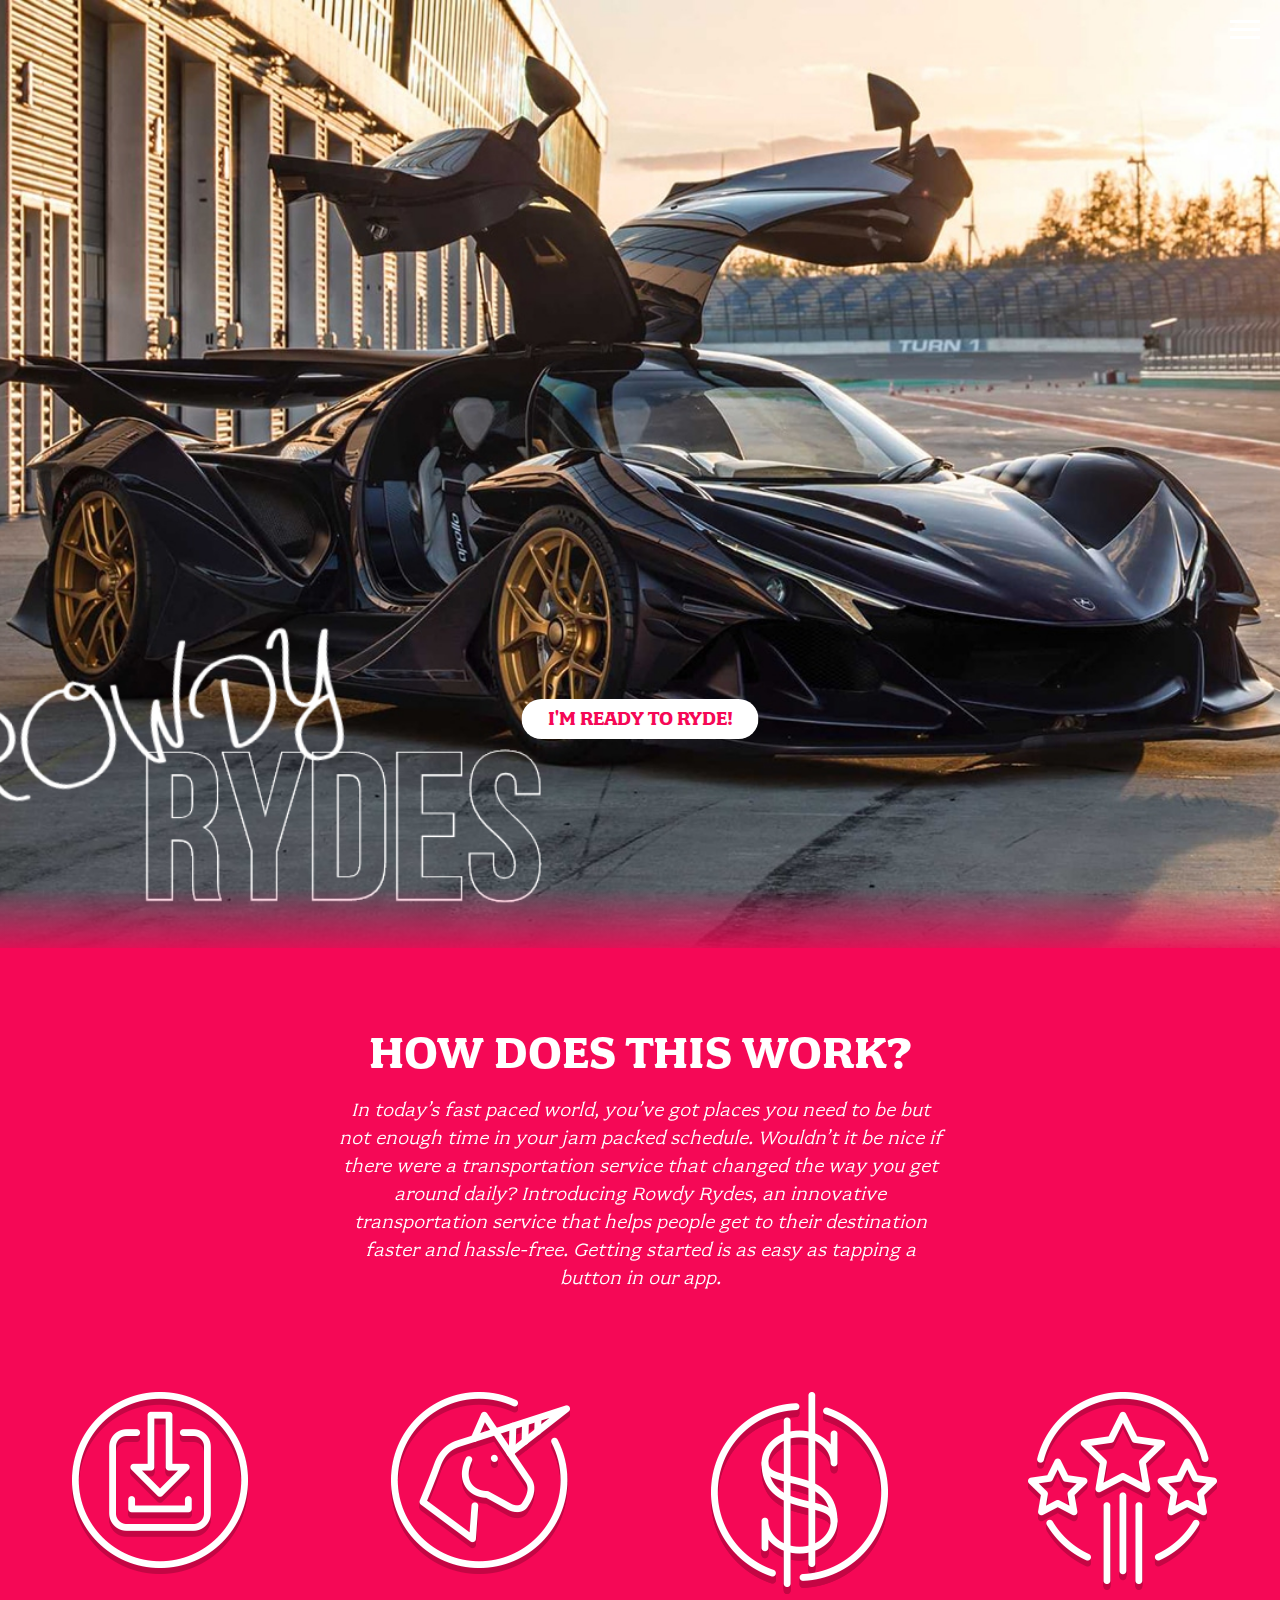
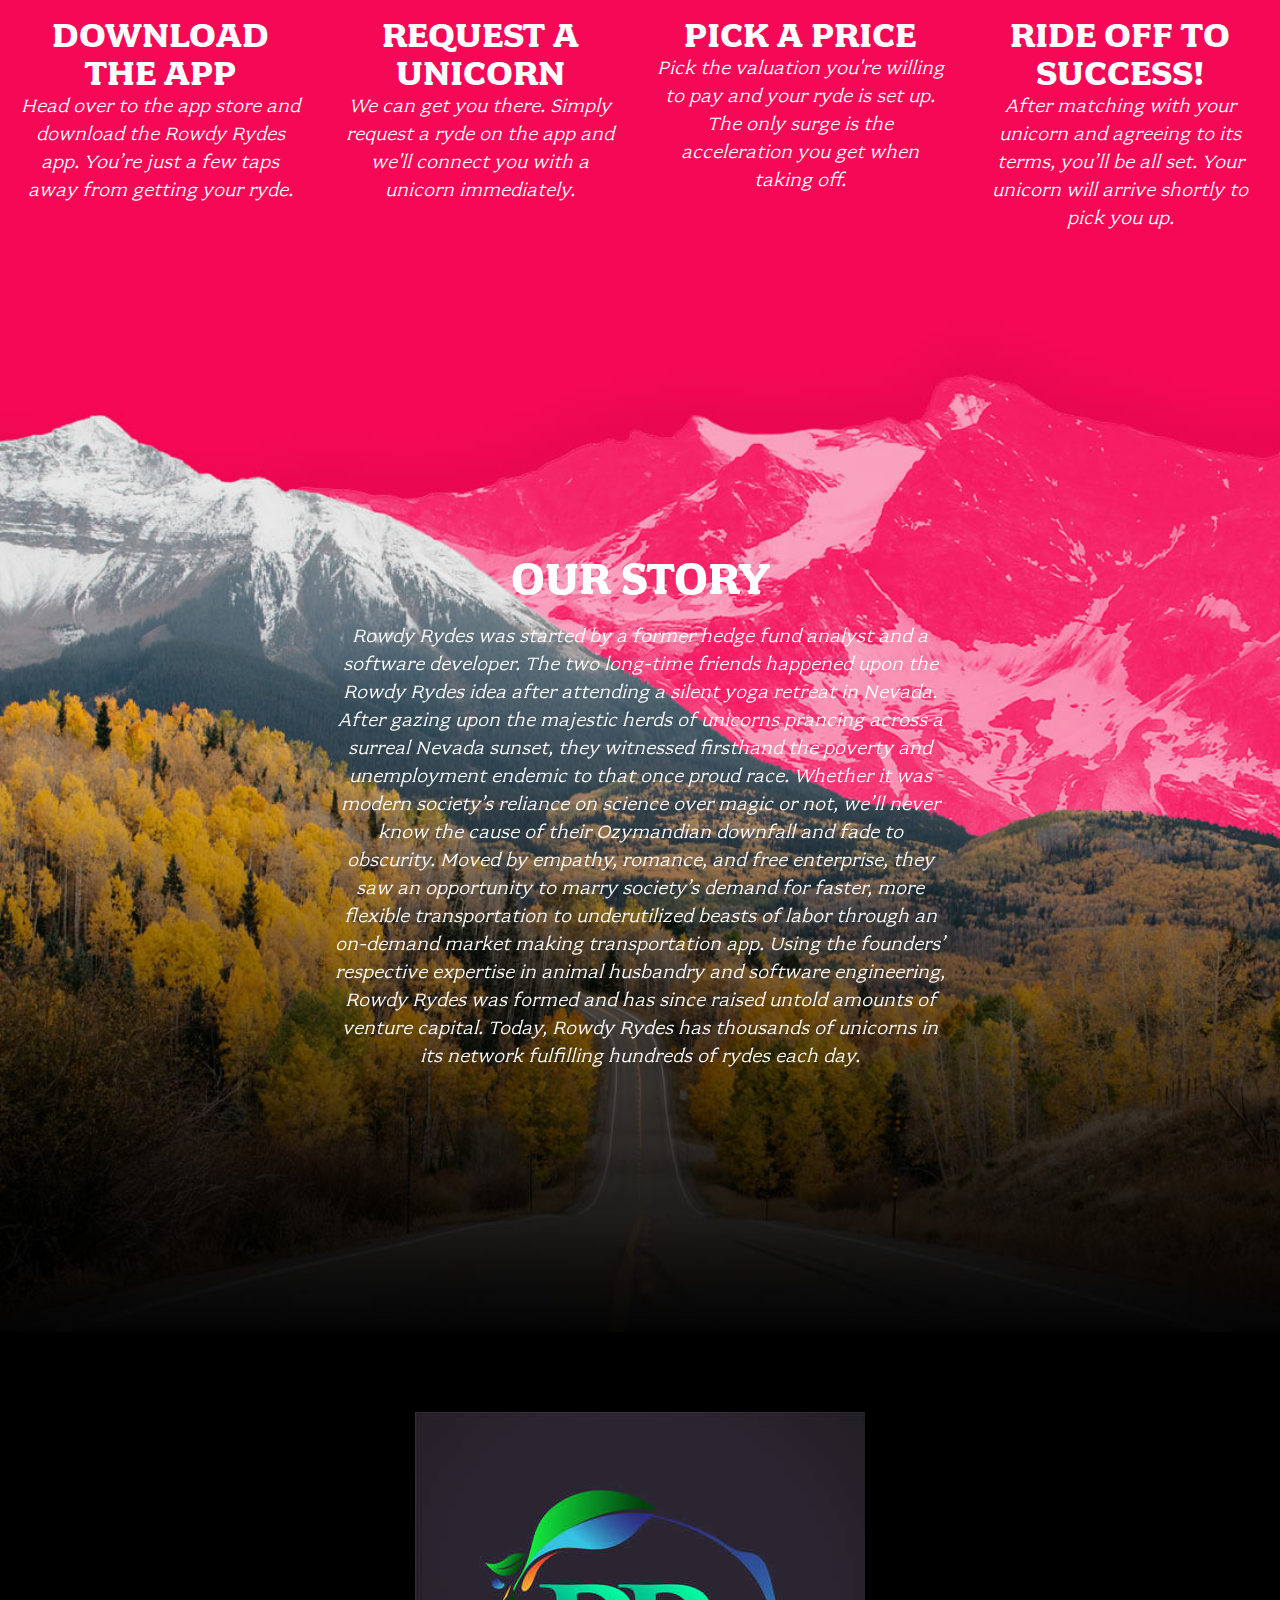
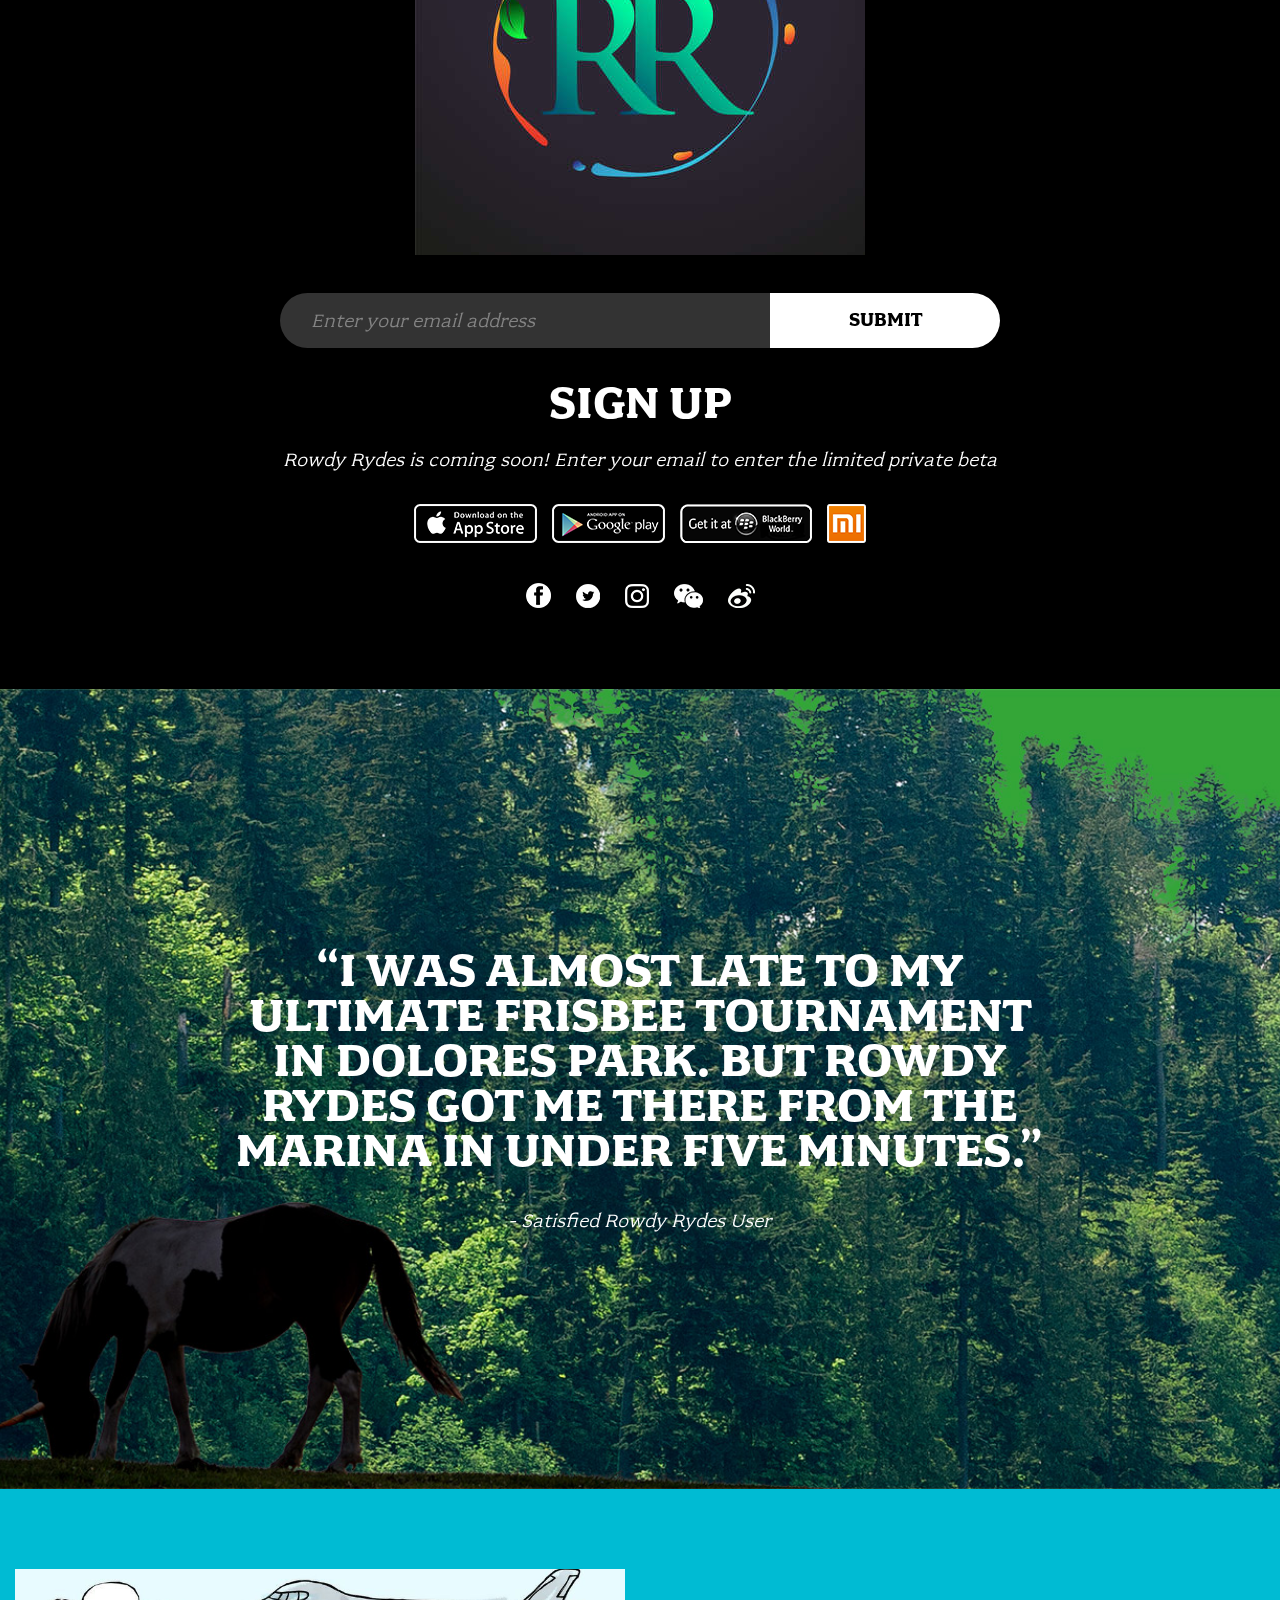
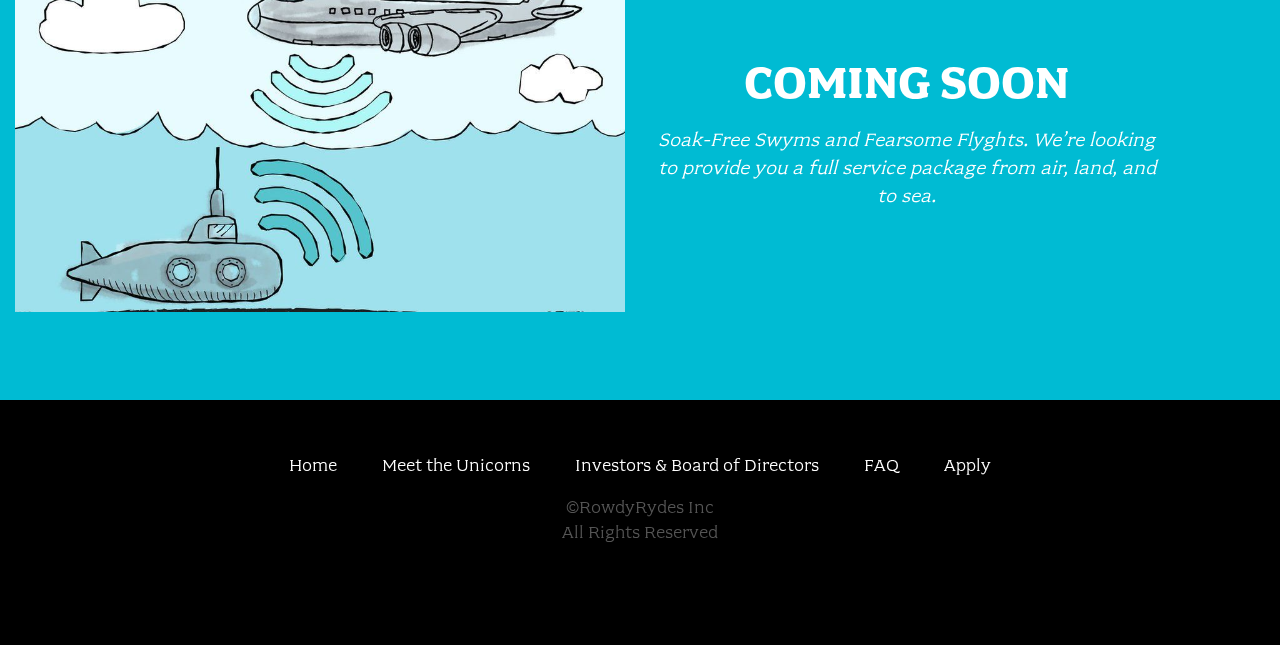
==== index.html @ 02f8c3e9 "changing logo again since resize did not work" ====
<!doctype html>
<html class="no-js" lang="">
<head>
  <meta charset="utf-8">
  <meta name="description" content="">
  <meta name="viewport" content="width=device-width, initial-scale=1">
  <title>Rowdy Rydes - Rydes of the Future!</title>

  <link rel="stylesheet" href="css/font.css">
  <link rel="stylesheet" href="css/main.css">

  <script src="js/vendor/modernizr.js"></script>
</head>
<body class="page-home">

  <header class="site-header">
    <h1 class="title">Rowdy Rydes</h1>
    <nav class="site-nav">
      <ul>
        <li><a href="index.html">Home</a></li>
        <li><a href="unicorns.html">Meet the Unicorns</a></li>
        <li><a href="investors.html">Investors &amp; Board of Directors</a></li>
        <li><a href="faq.html">FAQ</a></li>
        <li><a href="apply.html">Apply</a></li>
      </ul>
    </nav>
    <button type="button" class="btn-menu"><span>Menu</span></button>
    <a class="home-button" href="/register.html">I'm Ready to Ryde!</a>
  </header>

  <section class="home-about">
    <div class="row column large-9 xlarge-6 xxlarge-4">
      <h2 class="section-title">How Does This Work?</h2>
      <p class="content">
        In today’s fast paced world, you’ve got places you need to be but not enough time in your jam packed schedule. Wouldn’t it be nice if there were a transportation service that changed the way you get around daily? Introducing Rowdy Rydes, an innovative transportation service that helps people get to their destination faster and hassle-free. Getting started is as easy as tapping a button in our app.
      </p>
    </div>

    <div class="row medium-up-2 large-up-4">
      <div class="column">
        <div class="home-about-block">
          <h3 class="title icon-download">Download The App</h3>
          <p class="content">Head over to the app store and download the Rowdy Rydes app. You’re just a few taps away from getting your ryde.</p>
        </div>
      </div>

      <div class="column">
        <div class="home-about-block">
          <h3 class="title icon-unicorn">Request A Unicorn</h3>
          <p class="content">We can get you there. Simply request a ryde on the app and we'll connect you with a unicorn immediately.</p>
        </div>
      </div>

      <div class="column">
        <div class="home-about-block">
          <h3 class="title icon-price">Pick A Price</h3>
          <p class="content">Pick the valuation you're willing to pay and your ryde is set up. The only surge is the acceleration you get when taking off.</p>
        </div>
      </div>

      <div class="column">
        <div class="home-about-block">
          <h3 class="title icon-success">Ride Off To Success!</h3>
          <p class="content">After matching with your unicorn and agreeing to its terms, you’ll be all set. Your unicorn will arrive shortly to pick you up.</p>
        </div>
      </div>
    </div>
  </section>

  <section class="home-story">
    <div class="row column large-9 xlarge-6 xxlarge-4">
      <h2 class="section-title">Our Story</h2>
      <p class="content">
        Rowdy Rydes was started by a former hedge fund analyst and a software developer. The two long-time friends happened upon the Rowdy Rydes idea after attending a silent yoga retreat in Nevada. After gazing upon the majestic herds of unicorns prancing across a surreal Nevada sunset, they witnessed firsthand the poverty and unemployment endemic to that once proud race. Whether it was modern society’s reliance on science over magic or not, we’ll never know the cause of their Ozymandian downfall and fade to obscurity. Moved by empathy, romance, and free enterprise, they saw an opportunity to marry society’s demand for faster, more flexible transportation to underutilized beasts of labor through an on-demand market making transportation app. Using the founders’ respective expertise in animal husbandry and software engineering, Rowdy Rydes was formed and has since raised untold amounts of venture capital. Today, Rowdy Rydes has thousands of unicorns in its network fulfilling hundreds of rydes each day.
      </p>
    </div>
  </section>

  <section class="home-sign-up">
    <div class="row column">
      <img class="icon-w" src="images/wr-home-logo.png">

      <form onsubmit="javascript:void(0);">
        <input type="email" placeholder="Enter your email address">
        <button type="button">Submit</button>
      </form>

      <h2 class="section-title">Sign Up</h2>

      <p class="content">Rowdy Rydes is coming soon! Enter your email to enter the limited private beta</p>

      <div class="apps">
        <a class="app-icon" href=""><img src="images/wr-home-apple.png"></a>
        <a class="app-icon" href=""><img src="images/wr-home-google.png"></a>
        <a class="app-icon" href=""><img src="images/wr-home-blackberry.png"></a>
        <a class="app-icon" href=""><img src="images/wr-home-Xiaomi.png"></a>
      </div>

      <div class="social">
        <a class="icon-fb" href="">Facebook</a>
        <a class="icon-tw" href="">Twitter</a>
        <a class="icon-ig" href="">Instagram</a>
        <a class="icon-wc" href="">Wechat</a>
        <a class="icon-wb" href="">Weibo</a>
      </div>
    </div>
  </section>

  <section class="home-quote">
    <div class="row column medium-8 xxlarge-6">
      <div class="quote-wrap">
        <div class="quote">
          “I was almost late to my ultimate frisbee tournament in DOLORES park. But Rowdy Rydes Got me there from the marina in under five minutes.”
        </div>
        <div class="quoter">- Satisfied Rowdy Rydes User</div>
      </div>
    </div>
  </section>

  <section class="kraken-callout">
    <div class="row">
      <div class="columns medium-6 xxlarge-4 xxlarge-offset-2">
        <img src="images/sub-aero-home.png">
      </div>

      <div class="columns medium-6 xlarge-5 xxlarge-4">
        <h4 class="title">Coming Soon</h4>
        <p class="content">
          Soak-Free Swyms and Fearsome Flyghts. We’re looking to provide you a full service package from air, land, and to sea.
        </p>
      </div>
    </div>
  </section>

  <footer class="site-footer">
    <div class="row column">
      <nav class="footer-nav">
        <ul>
          <li><a href="index.html">Home</a></li>
          <li><a href="unicorns.html">Meet the Unicorns</a></li>
          <li><a href="investors.html">Investors & Board of Directors</a></li>
          <li><a href="faq.html">FAQ</a></li>
          <li><a href="apply.html">Apply</a></li>
        </ul>
      </nav>
    </div>

    <div class="row column">
      <div class="footer-legal">
        &copy;RowdyRydes Inc<br>
        All Rights Reserved
      </div>
    </div>
  </footer>

  <script src="js/vendor.js"></script>

  <script src="js/main.js"></script>
</body>
</html>
---- css/font.css ----
@font-face {
    font-family: "fairplex-wide";
    font-style: normal;
    font-weight: 400;
    src: url("../fonts/fairplex-wide-n4.woff") format("woff2");
}
@font-face {
    font-family: "fairplex-wide";
    font-style: normal;
    font-weight: 700;
    src: url("../fonts/fairplex-wide-n7.woff") format("woff2");
}
---- css/main.css ----
/*! normalize.css v4.2.0 | MIT License | github.com/necolas/normalize.css */html{font-family:sans-serif;line-height:1.15;-ms-text-size-adjust:100%;-webkit-text-size-adjust:100%}body{margin:0}article,aside,footer,header,nav,section{display:block}h1{font-size:2em;margin:.67em 0}figcaption,figure,main{display:block}figure{margin:1em 40px}hr{box-sizing:content-box;height:0;overflow:visible}pre{font-family:monospace,monospace;font-size:1em}a{background-color:transparent;-webkit-text-decoration-skip:objects}a:active,a:hover{outline-width:0}abbr[title]{border-bottom:none;text-decoration:underline;text-decoration:underline dotted}b,strong{font-weight:inherit;font-weight:bolder}code,kbd,samp{font-family:monospace,monospace;font-size:1em}dfn{font-style:italic}mark{background-color:#ff0;color:#000}small{font-size:80%}sub,sup{font-size:75%;line-height:0;position:relative;vertical-align:baseline}sub{bottom:-.25em}sup{top:-.5em}audio,video{display:inline-block}audio:not([controls]){display:none;height:0}img{border-style:none}svg:not(:root){overflow:hidden}button,input,optgroup,select,textarea{font:inherit;margin:0}optgroup{font-weight:700}button,input{overflow:visible}button,select{text-transform:none}[type=reset],[type=submit],button,html [type=button]{-webkit-appearance:button;cursor:pointer}[type=button]::-moz-focus-inner,[type=reset]::-moz-focus-inner,[type=submit]::-moz-focus-inner,button::-moz-focus-inner{border-style:none;padding:0}[type=button]:-moz-focusring,[type=reset]:-moz-focusring,[type=submit]:-moz-focusring,button:-moz-focusring{outline:1px dotted ButtonText}fieldset{border:1px solid silver;margin:0 2px;padding:.35em .625em .75em}legend{box-sizing:border-box;color:inherit;display:table;max-width:100%;padding:0;white-space:normal}progress{display:inline-block;vertical-align:baseline}textarea{overflow:auto}[type=checkbox],[type=radio]{box-sizing:border-box;padding:0}[type=number]::-webkit-inner-spin-button,[type=number]::-webkit-outer-spin-button{height:auto}[type=search]{-webkit-appearance:textfield;outline-offset:-2px}[type=search]::-webkit-search-cancel-button,[type=search]::-webkit-search-decoration{-webkit-appearance:none}::-webkit-file-upload-button{-webkit-appearance:button;font:inherit}details,menu{display:block}summary{display:list-item}canvas{display:inline-block}[hidden],template{display:none}.row{max-width:96.875rem;margin-left:auto;margin-right:auto}.row:after,.row:before{content:' ';display:table}.row:after{clear:both}.row.collapse>.column,.row.collapse>.columns{padding-left:0;padding-right:0}.row .row{max-width:none;margin-left:-.625rem;margin-right:-.625rem}@media screen and (min-width:40em){.row .row{margin-left:-.9375rem;margin-right:-.9375rem}}.row .row.collapse{margin-left:0;margin-right:0}.row.expanded{max-width:none}.row.expanded .row{margin-left:auto;margin-right:auto}.column,.columns{width:100%;float:left;padding-left:.625rem;padding-right:.625rem}@media screen and (min-width:40em){.column,.columns{padding-left:.9375rem;padding-right:.9375rem}}.column:last-child:not(:first-child),.columns:last-child:not(:first-child){float:right}.column.end:last-child:last-child,.end.columns:last-child:last-child{float:left}.column.row.row,.row.row.columns{float:none}.row .column.row.row,.row .row.row.columns{padding-left:0;padding-right:0;margin-left:0;margin-right:0}.small-1{width:8.3333333333%}.small-push-1{position:relative;left:8.3333333333%}.small-pull-1{position:relative;left:-8.3333333333%}.small-offset-0{margin-left:0}.small-2{width:16.6666666667%}.small-push-2{position:relative;left:16.6666666667%}.small-pull-2{position:relative;left:-16.6666666667%}.small-offset-1{margin-left:8.3333333333%}.small-3{width:25%}.small-push-3{position:relative;left:25%}.small-pull-3{position:relative;left:-25%}.small-offset-2{margin-left:16.6666666667%}.small-4{width:33.3333333333%}.small-push-4{position:relative;left:33.3333333333%}.small-pull-4{position:relative;left:-33.3333333333%}.small-offset-3{margin-left:25%}.small-5{width:41.6666666667%}.small-push-5{position:relative;left:41.6666666667%}.small-pull-5{position:relative;left:-41.6666666667%}.small-offset-4{margin-left:33.3333333333%}.small-6{width:50%}.small-push-6{position:relative;left:50%}.small-pull-6{position:relative;left:-50%}.small-offset-5{margin-left:41.6666666667%}.small-7{width:58.3333333333%}.small-push-7{position:relative;left:58.3333333333%}.small-pull-7{position:relative;left:-58.3333333333%}.small-offset-6{margin-left:50%}.small-8{width:66.6666666667%}.small-push-8{position:relative;left:66.6666666667%}.small-pull-8{position:relative;left:-66.6666666667%}.small-offset-7{margin-left:58.3333333333%}.small-9{width:75%}.small-push-9{position:relative;left:75%}.small-pull-9{position:relative;left:-75%}.small-offset-8{margin-left:66.6666666667%}.small-10{width:83.3333333333%}.small-push-10{position:relative;left:83.3333333333%}.small-pull-10{position:relative;left:-83.3333333333%}.small-offset-9{margin-left:75%}.small-11{width:91.6666666667%}.small-push-11{position:relative;left:91.6666666667%}.small-pull-11{position:relative;left:-91.6666666667%}.small-offset-10{margin-left:83.3333333333%}.small-12{width:100%}.small-offset-11{margin-left:91.6666666667%}.small-up-1>.column,.small-up-1>.columns{width:100%;float:left}.small-up-1>.column:nth-of-type(1n),.small-up-1>.columns:nth-of-type(1n){clear:none}.small-up-1>.column:nth-of-type(1n+1),.small-up-1>.columns:nth-of-type(1n+1){clear:both}.small-up-1>.column:last-child,.small-up-1>.columns:last-child{float:left}.small-up-2>.column,.small-up-2>.columns{width:50%;float:left}.small-up-2>.column:nth-of-type(1n),.small-up-2>.columns:nth-of-type(1n){clear:none}.small-up-2>.column:nth-of-type(2n+1),.small-up-2>.columns:nth-of-type(2n+1){clear:both}.small-up-2>.column:last-child,.small-up-2>.columns:last-child{float:left}.small-up-3>.column,.small-up-3>.columns{width:33.3333333333%;float:left}.small-up-3>.column:nth-of-type(1n),.small-up-3>.columns:nth-of-type(1n){clear:none}.small-up-3>.column:nth-of-type(3n+1),.small-up-3>.columns:nth-of-type(3n+1){clear:both}.small-up-3>.column:last-child,.small-up-3>.columns:last-child{float:left}.small-up-4>.column,.small-up-4>.columns{width:25%;float:left}.small-up-4>.column:nth-of-type(1n),.small-up-4>.columns:nth-of-type(1n){clear:none}.small-up-4>.column:nth-of-type(4n+1),.small-up-4>.columns:nth-of-type(4n+1){clear:both}.small-up-4>.column:last-child,.small-up-4>.columns:last-child{float:left}.small-up-5>.column,.small-up-5>.columns{width:20%;float:left}.small-up-5>.column:nth-of-type(1n),.small-up-5>.columns:nth-of-type(1n){clear:none}.small-up-5>.column:nth-of-type(5n+1),.small-up-5>.columns:nth-of-type(5n+1){clear:both}.small-up-5>.column:last-child,.small-up-5>.columns:last-child{float:left}.small-up-6>.column,.small-up-6>.columns{width:16.6666666667%;float:left}.small-up-6>.column:nth-of-type(1n),.small-up-6>.columns:nth-of-type(1n){clear:none}.small-up-6>.column:nth-of-type(6n+1),.small-up-6>.columns:nth-of-type(6n+1){clear:both}.small-up-6>.column:last-child,.small-up-6>.columns:last-child{float:left}.small-up-7>.column,.small-up-7>.columns{width:14.2857142857%;float:left}.small-up-7>.column:nth-of-type(1n),.small-up-7>.columns:nth-of-type(1n){clear:none}.small-up-7>.column:nth-of-type(7n+1),.small-up-7>.columns:nth-of-type(7n+1){clear:both}.small-up-7>.column:last-child,.small-up-7>.columns:last-child{float:left}.small-up-8>.column,.small-up-8>.columns{width:12.5%;float:left}.small-up-8>.column:nth-of-type(1n),.small-up-8>.columns:nth-of-type(1n){clear:none}.small-up-8>.column:nth-of-type(8n+1),.small-up-8>.columns:nth-of-type(8n+1){clear:both}.small-up-8>.column:last-child,.small-up-8>.columns:last-child{float:left}.small-collapse>.column,.small-collapse>.columns{padding-left:0;padding-right:0}.expanded.row .small-collapse.row,.small-collapse .row{margin-left:0;margin-right:0}.small-uncollapse>.column,.small-uncollapse>.columns{padding-left:.625rem;padding-right:.625rem}.small-centered{float:none;margin-left:auto;margin-right:auto}.small-pull-0,.small-push-0,.small-uncentered{position:static;margin-left:0;margin-right:0;float:left}@media screen and (min-width:40em){.medium-1{width:8.3333333333%}.medium-push-1{position:relative;left:8.3333333333%}.medium-pull-1{position:relative;left:-8.3333333333%}.medium-offset-0{margin-left:0}.medium-2{width:16.6666666667%}.medium-push-2{position:relative;left:16.6666666667%}.medium-pull-2{position:relative;left:-16.6666666667%}.medium-offset-1{margin-left:8.3333333333%}.medium-3{width:25%}.medium-push-3{position:relative;left:25%}.medium-pull-3{position:relative;left:-25%}.medium-offset-2{margin-left:16.6666666667%}.medium-4{width:33.3333333333%}.medium-push-4{position:relative;left:33.3333333333%}.medium-pull-4{position:relative;left:-33.3333333333%}.medium-offset-3{margin-left:25%}.medium-5{width:41.6666666667%}.medium-push-5{position:relative;left:41.6666666667%}.medium-pull-5{position:relative;left:-41.6666666667%}.medium-offset-4{margin-left:33.3333333333%}.medium-6{width:50%}.medium-push-6{position:relative;left:50%}.medium-pull-6{position:relative;left:-50%}.medium-offset-5{margin-left:41.6666666667%}.medium-7{width:58.3333333333%}.medium-push-7{position:relative;left:58.3333333333%}.medium-pull-7{position:relative;left:-58.3333333333%}.medium-offset-6{margin-left:50%}.medium-8{width:66.6666666667%}.medium-push-8{position:relative;left:66.6666666667%}.medium-pull-8{position:relative;left:-66.6666666667%}.medium-offset-7{margin-left:58.3333333333%}.medium-9{width:75%}.medium-push-9{position:relative;left:75%}.medium-pull-9{position:relative;left:-75%}.medium-offset-8{margin-left:66.6666666667%}.medium-10{width:83.3333333333%}.medium-push-10{position:relative;left:83.3333333333%}.medium-pull-10{position:relative;left:-83.3333333333%}.medium-offset-9{margin-left:75%}.medium-11{width:91.6666666667%}.medium-push-11{position:relative;left:91.6666666667%}.medium-pull-11{position:relative;left:-91.6666666667%}.medium-offset-10{margin-left:83.3333333333%}.medium-12{width:100%}.medium-offset-11{margin-left:91.6666666667%}.medium-up-1>.column,.medium-up-1>.columns{width:100%;float:left}.medium-up-1>.column:nth-of-type(1n),.medium-up-1>.columns:nth-of-type(1n){clear:none}.medium-up-1>.column:nth-of-type(1n+1),.medium-up-1>.columns:nth-of-type(1n+1){clear:both}.medium-up-1>.column:last-child,.medium-up-1>.columns:last-child{float:left}.medium-up-2>.column,.medium-up-2>.columns{width:50%;float:left}.medium-up-2>.column:nth-of-type(1n),.medium-up-2>.columns:nth-of-type(1n){clear:none}.medium-up-2>.column:nth-of-type(2n+1),.medium-up-2>.columns:nth-of-type(2n+1){clear:both}.medium-up-2>.column:last-child,.medium-up-2>.columns:last-child{float:left}.medium-up-3>.column,.medium-up-3>.columns{width:33.3333333333%;float:left}.medium-up-3>.column:nth-of-type(1n),.medium-up-3>.columns:nth-of-type(1n){clear:none}.medium-up-3>.column:nth-of-type(3n+1),.medium-up-3>.columns:nth-of-type(3n+1){clear:both}.medium-up-3>.column:last-child,.medium-up-3>.columns:last-child{float:left}.medium-up-4>.column,.medium-up-4>.columns{width:25%;float:left}.medium-up-4>.column:nth-of-type(1n),.medium-up-4>.columns:nth-of-type(1n){clear:none}.medium-up-4>.column:nth-of-type(4n+1),.medium-up-4>.columns:nth-of-type(4n+1){clear:both}.medium-up-4>.column:last-child,.medium-up-4>.columns:last-child{float:left}.medium-up-5>.column,.medium-up-5>.columns{width:20%;float:left}.medium-up-5>.column:nth-of-type(1n),.medium-up-5>.columns:nth-of-type(1n){clear:none}.medium-up-5>.column:nth-of-type(5n+1),.medium-up-5>.columns:nth-of-type(5n+1){clear:both}.medium-up-5>.column:last-child,.medium-up-5>.columns:last-child{float:left}.medium-up-6>.column,.medium-up-6>.columns{width:16.6666666667%;float:left}.medium-up-6>.column:nth-of-type(1n),.medium-up-6>.columns:nth-of-type(1n){clear:none}.medium-up-6>.column:nth-of-type(6n+1),.medium-up-6>.columns:nth-of-type(6n+1){clear:both}.medium-up-6>.column:last-child,.medium-up-6>.columns:last-child{float:left}.medium-up-7>.column,.medium-up-7>.columns{width:14.2857142857%;float:left}.medium-up-7>.column:nth-of-type(1n),.medium-up-7>.columns:nth-of-type(1n){clear:none}.medium-up-7>.column:nth-of-type(7n+1),.medium-up-7>.columns:nth-of-type(7n+1){clear:both}.medium-up-7>.column:last-child,.medium-up-7>.columns:last-child{float:left}.medium-up-8>.column,.medium-up-8>.columns{width:12.5%;float:left}.medium-up-8>.column:nth-of-type(1n),.medium-up-8>.columns:nth-of-type(1n){clear:none}.medium-up-8>.column:nth-of-type(8n+1),.medium-up-8>.columns:nth-of-type(8n+1){clear:both}.medium-up-8>.column:last-child,.medium-up-8>.columns:last-child{float:left}.medium-collapse>.column,.medium-collapse>.columns{padding-left:0;padding-right:0}.expanded.row .medium-collapse.row,.medium-collapse .row{margin-left:0;margin-right:0}.medium-uncollapse>.column,.medium-uncollapse>.columns{padding-left:.9375rem;padding-right:.9375rem}.medium-centered{float:none;margin-left:auto;margin-right:auto}.medium-pull-0,.medium-push-0,.medium-uncentered{position:static;margin-left:0;margin-right:0;float:left}}@media screen and (min-width:64em){.large-1{width:8.3333333333%}.large-push-1{position:relative;left:8.3333333333%}.large-pull-1{position:relative;left:-8.3333333333%}.large-offset-0{margin-left:0}.large-2{width:16.6666666667%}.large-push-2{position:relative;left:16.6666666667%}.large-pull-2{position:relative;left:-16.6666666667%}.large-offset-1{margin-left:8.3333333333%}.large-3{width:25%}.large-push-3{position:relative;left:25%}.large-pull-3{position:relative;left:-25%}.large-offset-2{margin-left:16.6666666667%}.large-4{width:33.3333333333%}.large-push-4{position:relative;left:33.3333333333%}.large-pull-4{position:relative;left:-33.3333333333%}.large-offset-3{margin-left:25%}.large-5{width:41.6666666667%}.large-push-5{position:relative;left:41.6666666667%}.large-pull-5{position:relative;left:-41.6666666667%}.large-offset-4{margin-left:33.3333333333%}.large-6{width:50%}.large-push-6{position:relative;left:50%}.large-pull-6{position:relative;left:-50%}.large-offset-5{margin-left:41.6666666667%}.large-7{width:58.3333333333%}.large-push-7{position:relative;left:58.3333333333%}.large-pull-7{position:relative;left:-58.3333333333%}.large-offset-6{margin-left:50%}.large-8{width:66.6666666667%}.large-push-8{position:relative;left:66.6666666667%}.large-pull-8{position:relative;left:-66.6666666667%}.large-offset-7{margin-left:58.3333333333%}.large-9{width:75%}.large-push-9{position:relative;left:75%}.large-pull-9{position:relative;left:-75%}.large-offset-8{margin-left:66.6666666667%}.large-10{width:83.3333333333%}.large-push-10{position:relative;left:83.3333333333%}.large-pull-10{position:relative;left:-83.3333333333%}.large-offset-9{margin-left:75%}.large-11{width:91.6666666667%}.large-push-11{position:relative;left:91.6666666667%}.large-pull-11{position:relative;left:-91.6666666667%}.large-offset-10{margin-left:83.3333333333%}.large-12{width:100%}.large-offset-11{margin-left:91.6666666667%}.large-up-1>.column,.large-up-1>.columns{width:100%;float:left}.large-up-1>.column:nth-of-type(1n),.large-up-1>.columns:nth-of-type(1n){clear:none}.large-up-1>.column:nth-of-type(1n+1),.large-up-1>.columns:nth-of-type(1n+1){clear:both}.large-up-1>.column:last-child,.large-up-1>.columns:last-child{float:left}.large-up-2>.column,.large-up-2>.columns{width:50%;float:left}.large-up-2>.column:nth-of-type(1n),.large-up-2>.columns:nth-of-type(1n){clear:none}.large-up-2>.column:nth-of-type(2n+1),.large-up-2>.columns:nth-of-type(2n+1){clear:both}.large-up-2>.column:last-child,.large-up-2>.columns:last-child{float:left}.large-up-3>.column,.large-up-3>.columns{width:33.3333333333%;float:left}.large-up-3>.column:nth-of-type(1n),.large-up-3>.columns:nth-of-type(1n){clear:none}.large-up-3>.column:nth-of-type(3n+1),.large-up-3>.columns:nth-of-type(3n+1){clear:both}.large-up-3>.column:last-child,.large-up-3>.columns:last-child{float:left}.large-up-4>.column,.large-up-4>.columns{width:25%;float:left}.large-up-4>.column:nth-of-type(1n),.large-up-4>.columns:nth-of-type(1n){clear:none}.large-up-4>.column:nth-of-type(4n+1),.large-up-4>.columns:nth-of-type(4n+1){clear:both}.large-up-4>.column:last-child,.large-up-4>.columns:last-child{float:left}.large-up-5>.column,.large-up-5>.columns{width:20%;float:left}.large-up-5>.column:nth-of-type(1n),.large-up-5>.columns:nth-of-type(1n){clear:none}.large-up-5>.column:nth-of-type(5n+1),.large-up-5>.columns:nth-of-type(5n+1){clear:both}.large-up-5>.column:last-child,.large-up-5>.columns:last-child{float:left}.large-up-6>.column,.large-up-6>.columns{width:16.6666666667%;float:left}.large-up-6>.column:nth-of-type(1n),.large-up-6>.columns:nth-of-type(1n){clear:none}.large-up-6>.column:nth-of-type(6n+1),.large-up-6>.columns:nth-of-type(6n+1){clear:both}.large-up-6>.column:last-child,.large-up-6>.columns:last-child{float:left}.large-up-7>.column,.large-up-7>.columns{width:14.2857142857%;float:left}.large-up-7>.column:nth-of-type(1n),.large-up-7>.columns:nth-of-type(1n){clear:none}.large-up-7>.column:nth-of-type(7n+1),.large-up-7>.columns:nth-of-type(7n+1){clear:both}.large-up-7>.column:last-child,.large-up-7>.columns:last-child{float:left}.large-up-8>.column,.large-up-8>.columns{width:12.5%;float:left}.large-up-8>.column:nth-of-type(1n),.large-up-8>.columns:nth-of-type(1n){clear:none}.large-up-8>.column:nth-of-type(8n+1),.large-up-8>.columns:nth-of-type(8n+1){clear:both}.large-up-8>.column:last-child,.large-up-8>.columns:last-child{float:left}.large-collapse>.column,.large-collapse>.columns{padding-left:0;padding-right:0}.expanded.row .large-collapse.row,.large-collapse .row{margin-left:0;margin-right:0}.large-uncollapse>.column,.large-uncollapse>.columns{padding-left:.9375rem;padding-right:.9375rem}.large-centered{float:none;margin-left:auto;margin-right:auto}.large-pull-0,.large-push-0,.large-uncentered{position:static;margin-left:0;margin-right:0;float:left}}@media screen and (min-width:75em){.xlarge-1{width:8.3333333333%}.xlarge-push-1{position:relative;left:8.3333333333%}.xlarge-pull-1{position:relative;left:-8.3333333333%}.xlarge-offset-0{margin-left:0}.xlarge-2{width:16.6666666667%}.xlarge-push-2{position:relative;left:16.6666666667%}.xlarge-pull-2{position:relative;left:-16.6666666667%}.xlarge-offset-1{margin-left:8.3333333333%}.xlarge-3{width:25%}.xlarge-push-3{position:relative;left:25%}.xlarge-pull-3{position:relative;left:-25%}.xlarge-offset-2{margin-left:16.6666666667%}.xlarge-4{width:33.3333333333%}.xlarge-push-4{position:relative;left:33.3333333333%}.xlarge-pull-4{position:relative;left:-33.3333333333%}.xlarge-offset-3{margin-left:25%}.xlarge-5{width:41.6666666667%}.xlarge-push-5{position:relative;left:41.6666666667%}.xlarge-pull-5{position:relative;left:-41.6666666667%}.xlarge-offset-4{margin-left:33.3333333333%}.xlarge-6{width:50%}.xlarge-push-6{position:relative;left:50%}.xlarge-pull-6{position:relative;left:-50%}.xlarge-offset-5{margin-left:41.6666666667%}.xlarge-7{width:58.3333333333%}.xlarge-push-7{position:relative;left:58.3333333333%}.xlarge-pull-7{position:relative;left:-58.3333333333%}.xlarge-offset-6{margin-left:50%}.xlarge-8{width:66.6666666667%}.xlarge-push-8{position:relative;left:66.6666666667%}.xlarge-pull-8{position:relative;left:-66.6666666667%}.xlarge-offset-7{margin-left:58.3333333333%}.xlarge-9{width:75%}.xlarge-push-9{position:relative;left:75%}.xlarge-pull-9{position:relative;left:-75%}.xlarge-offset-8{margin-left:66.6666666667%}.xlarge-10{width:83.3333333333%}.xlarge-push-10{position:relative;left:83.3333333333%}.xlarge-pull-10{position:relative;left:-83.3333333333%}.xlarge-offset-9{margin-left:75%}.xlarge-11{width:91.6666666667%}.xlarge-push-11{position:relative;left:91.6666666667%}.xlarge-pull-11{position:relative;left:-91.6666666667%}.xlarge-offset-10{margin-left:83.3333333333%}.xlarge-12{width:100%}.xlarge-offset-11{margin-left:91.6666666667%}.xlarge-up-1>.column,.xlarge-up-1>.columns{width:100%;float:left}.xlarge-up-1>.column:nth-of-type(1n),.xlarge-up-1>.columns:nth-of-type(1n){clear:none}.xlarge-up-1>.column:nth-of-type(1n+1),.xlarge-up-1>.columns:nth-of-type(1n+1){clear:both}.xlarge-up-1>.column:last-child,.xlarge-up-1>.columns:last-child{float:left}.xlarge-up-2>.column,.xlarge-up-2>.columns{width:50%;float:left}.xlarge-up-2>.column:nth-of-type(1n),.xlarge-up-2>.columns:nth-of-type(1n){clear:none}.xlarge-up-2>.column:nth-of-type(2n+1),.xlarge-up-2>.columns:nth-of-type(2n+1){clear:both}.xlarge-up-2>.column:last-child,.xlarge-up-2>.columns:last-child{float:left}.xlarge-up-3>.column,.xlarge-up-3>.columns{width:33.3333333333%;float:left}.xlarge-up-3>.column:nth-of-type(1n),.xlarge-up-3>.columns:nth-of-type(1n){clear:none}.xlarge-up-3>.column:nth-of-type(3n+1),.xlarge-up-3>.columns:nth-of-type(3n+1){clear:both}.xlarge-up-3>.column:last-child,.xlarge-up-3>.columns:last-child{float:left}.xlarge-up-4>.column,.xlarge-up-4>.columns{width:25%;float:left}.xlarge-up-4>.column:nth-of-type(1n),.xlarge-up-4>.columns:nth-of-type(1n){clear:none}.xlarge-up-4>.column:nth-of-type(4n+1),.xlarge-up-4>.columns:nth-of-type(4n+1){clear:both}.xlarge-up-4>.column:last-child,.xlarge-up-4>.columns:last-child{float:left}.xlarge-up-5>.column,.xlarge-up-5>.columns{width:20%;float:left}.xlarge-up-5>.column:nth-of-type(1n),.xlarge-up-5>.columns:nth-of-type(1n){clear:none}.xlarge-up-5>.column:nth-of-type(5n+1),.xlarge-up-5>.columns:nth-of-type(5n+1){clear:both}.xlarge-up-5>.column:last-child,.xlarge-up-5>.columns:last-child{float:left}.xlarge-up-6>.column,.xlarge-up-6>.columns{width:16.6666666667%;float:left}.xlarge-up-6>.column:nth-of-type(1n),.xlarge-up-6>.columns:nth-of-type(1n){clear:none}.xlarge-up-6>.column:nth-of-type(6n+1),.xlarge-up-6>.columns:nth-of-type(6n+1){clear:both}.xlarge-up-6>.column:last-child,.xlarge-up-6>.columns:last-child{float:left}.xlarge-up-7>.column,.xlarge-up-7>.columns{width:14.2857142857%;float:left}.xlarge-up-7>.column:nth-of-type(1n),.xlarge-up-7>.columns:nth-of-type(1n){clear:none}.xlarge-up-7>.column:nth-of-type(7n+1),.xlarge-up-7>.columns:nth-of-type(7n+1){clear:both}.xlarge-up-7>.column:last-child,.xlarge-up-7>.columns:last-child{float:left}.xlarge-up-8>.column,.xlarge-up-8>.columns{width:12.5%;float:left}.xlarge-up-8>.column:nth-of-type(1n),.xlarge-up-8>.columns:nth-of-type(1n){clear:none}.xlarge-up-8>.column:nth-of-type(8n+1),.xlarge-up-8>.columns:nth-of-type(8n+1){clear:both}.xlarge-up-8>.column:last-child,.xlarge-up-8>.columns:last-child{float:left}.xlarge-collapse>.column,.xlarge-collapse>.columns{padding-left:0;padding-right:0}.expanded.row .xlarge-collapse.row,.xlarge-collapse .row{margin-left:0;margin-right:0}.xlarge-uncollapse>.column,.xlarge-uncollapse>.columns{padding-left:.9375rem;padding-right:.9375rem}.xlarge-centered{float:none;margin-left:auto;margin-right:auto}.xlarge-pull-0,.xlarge-push-0,.xlarge-uncentered{position:static;margin-left:0;margin-right:0;float:left}}@media screen and (min-width:90em){.xxlarge-1{width:8.3333333333%}.xxlarge-push-1{position:relative;left:8.3333333333%}.xxlarge-pull-1{position:relative;left:-8.3333333333%}.xxlarge-offset-0{margin-left:0}.xxlarge-2{width:16.6666666667%}.xxlarge-push-2{position:relative;left:16.6666666667%}.xxlarge-pull-2{position:relative;left:-16.6666666667%}.xxlarge-offset-1{margin-left:8.3333333333%}.xxlarge-3{width:25%}.xxlarge-push-3{position:relative;left:25%}.xxlarge-pull-3{position:relative;left:-25%}.xxlarge-offset-2{margin-left:16.6666666667%}.xxlarge-4{width:33.3333333333%}.xxlarge-push-4{position:relative;left:33.3333333333%}.xxlarge-pull-4{position:relative;left:-33.3333333333%}.xxlarge-offset-3{margin-left:25%}.xxlarge-5{width:41.6666666667%}.xxlarge-push-5{position:relative;left:41.6666666667%}.xxlarge-pull-5{position:relative;left:-41.6666666667%}.xxlarge-offset-4{margin-left:33.3333333333%}.xxlarge-6{width:50%}.xxlarge-push-6{position:relative;left:50%}.xxlarge-pull-6{position:relative;left:-50%}.xxlarge-offset-5{margin-left:41.6666666667%}.xxlarge-7{width:58.3333333333%}.xxlarge-push-7{position:relative;left:58.3333333333%}.xxlarge-pull-7{position:relative;left:-58.3333333333%}.xxlarge-offset-6{margin-left:50%}.xxlarge-8{width:66.6666666667%}.xxlarge-push-8{position:relative;left:66.6666666667%}.xxlarge-pull-8{position:relative;left:-66.6666666667%}.xxlarge-offset-7{margin-left:58.3333333333%}.xxlarge-9{width:75%}.xxlarge-push-9{position:relative;left:75%}.xxlarge-pull-9{position:relative;left:-75%}.xxlarge-offset-8{margin-left:66.6666666667%}.xxlarge-10{width:83.3333333333%}.xxlarge-push-10{position:relative;left:83.3333333333%}.xxlarge-pull-10{position:relative;left:-83.3333333333%}.xxlarge-offset-9{margin-left:75%}.xxlarge-11{width:91.6666666667%}.xxlarge-push-11{position:relative;left:91.6666666667%}.xxlarge-pull-11{position:relative;left:-91.6666666667%}.xxlarge-offset-10{margin-left:83.3333333333%}.xxlarge-12{width:100%}.xxlarge-offset-11{margin-left:91.6666666667%}.xxlarge-up-1>.column,.xxlarge-up-1>.columns{width:100%;float:left}.xxlarge-up-1>.column:nth-of-type(1n),.xxlarge-up-1>.columns:nth-of-type(1n){clear:none}.xxlarge-up-1>.column:nth-of-type(1n+1),.xxlarge-up-1>.columns:nth-of-type(1n+1){clear:both}.xxlarge-up-1>.column:last-child,.xxlarge-up-1>.columns:last-child{float:left}.xxlarge-up-2>.column,.xxlarge-up-2>.columns{width:50%;float:left}.xxlarge-up-2>.column:nth-of-type(1n),.xxlarge-up-2>.columns:nth-of-type(1n){clear:none}.xxlarge-up-2>.column:nth-of-type(2n+1),.xxlarge-up-2>.columns:nth-of-type(2n+1){clear:both}.xxlarge-up-2>.column:last-child,.xxlarge-up-2>.columns:last-child{float:left}.xxlarge-up-3>.column,.xxlarge-up-3>.columns{width:33.3333333333%;float:left}.xxlarge-up-3>.column:nth-of-type(1n),.xxlarge-up-3>.columns:nth-of-type(1n){clear:none}.xxlarge-up-3>.column:nth-of-type(3n+1),.xxlarge-up-3>.columns:nth-of-type(3n+1){clear:both}.xxlarge-up-3>.column:last-child,.xxlarge-up-3>.columns:last-child{float:left}.xxlarge-up-4>.column,.xxlarge-up-4>.columns{width:25%;float:left}.xxlarge-up-4>.column:nth-of-type(1n),.xxlarge-up-4>.columns:nth-of-type(1n){clear:none}.xxlarge-up-4>.column:nth-of-type(4n+1),.xxlarge-up-4>.columns:nth-of-type(4n+1){clear:both}.xxlarge-up-4>.column:last-child,.xxlarge-up-4>.columns:last-child{float:left}.xxlarge-up-5>.column,.xxlarge-up-5>.columns{width:20%;float:left}.xxlarge-up-5>.column:nth-of-type(1n),.xxlarge-up-5>.columns:nth-of-type(1n){clear:none}.xxlarge-up-5>.column:nth-of-type(5n+1),.xxlarge-up-5>.columns:nth-of-type(5n+1){clear:both}.xxlarge-up-5>.column:last-child,.xxlarge-up-5>.columns:last-child{float:left}.xxlarge-up-6>.column,.xxlarge-up-6>.columns{width:16.6666666667%;float:left}.xxlarge-up-6>.column:nth-of-type(1n),.xxlarge-up-6>.columns:nth-of-type(1n){clear:none}.xxlarge-up-6>.column:nth-of-type(6n+1),.xxlarge-up-6>.columns:nth-of-type(6n+1){clear:both}.xxlarge-up-6>.column:last-child,.xxlarge-up-6>.columns:last-child{float:left}.xxlarge-up-7>.column,.xxlarge-up-7>.columns{width:14.2857142857%;float:left}.xxlarge-up-7>.column:nth-of-type(1n),.xxlarge-up-7>.columns:nth-of-type(1n){clear:none}.xxlarge-up-7>.column:nth-of-type(7n+1),.xxlarge-up-7>.columns:nth-of-type(7n+1){clear:both}.xxlarge-up-7>.column:last-child,.xxlarge-up-7>.columns:last-child{float:left}.xxlarge-up-8>.column,.xxlarge-up-8>.columns{width:12.5%;float:left}.xxlarge-up-8>.column:nth-of-type(1n),.xxlarge-up-8>.columns:nth-of-type(1n){clear:none}.xxlarge-up-8>.column:nth-of-type(8n+1),.xxlarge-up-8>.columns:nth-of-type(8n+1){clear:both}.xxlarge-up-8>.column:last-child,.xxlarge-up-8>.columns:last-child{float:left}.xxlarge-collapse>.column,.xxlarge-collapse>.columns{padding-left:0;padding-right:0}.expanded.row .xxlarge-collapse.row,.xxlarge-collapse .row{margin-left:0;margin-right:0}.xxlarge-uncollapse>.column,.xxlarge-uncollapse>.columns{padding-left:.9375rem;padding-right:.9375rem}.xxlarge-centered{float:none;margin-left:auto;margin-right:auto}.xxlarge-pull-0,.xxlarge-push-0,.xxlarge-uncentered{position:static;margin-left:0;margin-right:0;float:left}}.footer-nav ul,.site-nav ul{margin:0;padding:0;list-style:none}*,:after,:before{box-sizing:border-box}html{line-height:1.4}html.menu-opened{overflow:hidden}body{font-family:fairplex-wide,serif;font-size:125%;-webkit-font-smoothing:antialiased;-moz-osx-font-smoothing:grayscale}h1,h2,h3,h4,h5{line-height:1;margin:0 0 .9375rem;text-transform:uppercase;font-size:1.5rem}@media screen and (min-width:40em){h1,h2,h3,h4,h5{font-size:2.25rem}}@media screen and (min-width:64em){h1,h2,h3,h4,h5{font-size:3rem}}::-webkit-input-placeholder{color:hsla(0,0%,100%,.4);font-style:italic}::-moz-placeholder{color:hsla(0,0%,100%,.4);font-style:italic}:-ms-input-placeholder{color:hsla(0,0%,100%,.4);font-style:italic}a{color:#f50856;text-decoration:none}img{max-width:100%}.content{font-style:italic}.site-nav{background:url(../images/star-pattern.png) 50% hsla(0,0%,100%,.2);-webkit-box-align:center;-ms-flex-align:center;align-items:center;display:-webkit-box;display:-ms-flexbox;display:flex;-webkit-box-pack:center;-ms-flex-pack:center;justify-content:center;text-align:center;position:fixed;top:0;left:0;opacity:0;height:100vh;width:100%;z-index:-1;-webkit-transition:all .2s ease-in-out;transition:all .2s ease-in-out}.menu-opened .site-nav{opacity:1;z-index:100}.site-nav li{margin:.9375rem 0}.site-nav a{color:#000;font-weight:700}.site-nav a:hover{color:#f50856}@media screen and (min-width:40em){.site-nav a{font-size:2.5rem}}@media screen and (min-width:64em){.site-nav a{font-size:3.125rem}}.btn-menu{background:none;width:30px;height:19px;-webkit-appearance:none;-moz-appearance:none;appearance:none;border:none;cursor:pointer;outline:none;position:absolute;padding:0;right:1.25rem;top:1.25rem;z-index:200;text-indent:-999em}.btn-menu span,.btn-menu span:after,.btn-menu span:before{cursor:pointer;width:30px;height:3px}.btn-menu span{display:block;position:relative;background:#fff;-webkit-transition:all 0ms .3s;transition:all 0ms .3s}.btn-menu span:before{bottom:8px;-webkit-transition:bottom .3s cubic-bezier(.23,1,.32,1) .3s,-webkit-transform .3s cubic-bezier(.23,1,.32,1);transition:bottom .3s cubic-bezier(.23,1,.32,1) .3s,-webkit-transform .3s cubic-bezier(.23,1,.32,1);transition:bottom .3s cubic-bezier(.23,1,.32,1) .3s,transform .3s cubic-bezier(.23,1,.32,1);transition:bottom .3s cubic-bezier(.23,1,.32,1) .3s,transform .3s cubic-bezier(.23,1,.32,1),-webkit-transform .3s cubic-bezier(.23,1,.32,1)}.btn-menu span:after,.btn-menu span:before{content:"";position:absolute;left:0;background:#fff}.btn-menu span:after{top:8px;-webkit-transition:top .3s cubic-bezier(.23,1,.32,1) .3s,-webkit-transform .3s cubic-bezier(.23,1,.32,1);transition:top .3s cubic-bezier(.23,1,.32,1) .3s,-webkit-transform .3s cubic-bezier(.23,1,.32,1);transition:top .3s cubic-bezier(.23,1,.32,1) .3s,transform .3s cubic-bezier(.23,1,.32,1);transition:top .3s cubic-bezier(.23,1,.32,1) .3s,transform .3s cubic-bezier(.23,1,.32,1),-webkit-transform .3s cubic-bezier(.23,1,.32,1)}.menu-opened .btn-menu span{background:hsla(0,0%,100%,0)}.menu-opened .btn-menu span:after{background:#000;top:0;-webkit-transform:rotate(45deg);transform:rotate(45deg);-webkit-transition:top .3s cubic-bezier(.23,1,.32,1),-webkit-transform .3s cubic-bezier(.23,1,.32,1) .3s;transition:top .3s cubic-bezier(.23,1,.32,1),-webkit-transform .3s cubic-bezier(.23,1,.32,1) .3s;transition:top .3s cubic-bezier(.23,1,.32,1),transform .3s cubic-bezier(.23,1,.32,1) .3s;transition:top .3s cubic-bezier(.23,1,.32,1),transform .3s cubic-bezier(.23,1,.32,1) .3s,-webkit-transform .3s cubic-bezier(.23,1,.32,1) .3s}.menu-opened .btn-menu span:before{background:#000;bottom:0;-webkit-transform:rotate(-45deg);transform:rotate(-45deg);-webkit-transition:bottom .3s cubic-bezier(.23,1,.32,1),-webkit-transform .3s cubic-bezier(.23,1,.32,1) .3s;transition:bottom .3s cubic-bezier(.23,1,.32,1),-webkit-transform .3s cubic-bezier(.23,1,.32,1) .3s;transition:bottom .3s cubic-bezier(.23,1,.32,1),transform .3s cubic-bezier(.23,1,.32,1) .3s;transition:bottom .3s cubic-bezier(.23,1,.32,1),transform .3s cubic-bezier(.23,1,.32,1) .3s,-webkit-transform .3s cubic-bezier(.23,1,.32,1) .3s}.site-logo{display:block;background:url(../images/wr-logo-white.png) no-repeat;height:3.5rem;width:15.1875rem;text-indent:-999em;margin:0 auto 2.5rem}.site-logo.dark{background:url(../images/wr-logo-black.png) no-repeat}@media screen and (min-width:64em){.site-logo{margin-bottom:6.25rem}}.site-footer{background:#000;padding:2.5rem 0;text-align:center}@media screen and (min-width:40em){.site-footer{padding:3.125rem 0 6.25rem}}.footer-nav{margin-bottom:.9375rem}.footer-nav ul{line-height:1.5}@media screen and (min-width:40em){.footer-nav li{display:inline-block;margin:0 .625rem}}@media screen and (min-width:64em){.footer-nav li{margin:0 1.25rem}}.footer-nav a{color:#fff;font-size:1.125rem}.footer-nav a:hover{color:#f50856}.footer-legal{color:#555;font-size:1.125rem}.page-home .site-header{position:relative}.page-home .site-header .title{background:url(../images/wr-home-top.jpg) no-repeat top;background-size:cover;padding-bottom:70.2753441802%;margin:0;text-indent:-999em;position:relative}@media screen and (min-width:75em){.page-home .site-header .title:after{background:-webkit-linear-gradient(top,transparent,rgba(243,8,85,.85) 99%,rgba(245,8,86,.85));background:linear-gradient(180deg,transparent 0,rgba(243,8,85,.85) 99%,rgba(245,8,86,.85));content:'';height:3.75rem;width:100%;position:absolute;left:0;bottom:0}}.page-home .home-button{-webkit-appearance:none;-moz-appearance:none;appearance:none;background:#fff;border:1px solid transparent;border-radius:1.25rem;color:#f50856;font-size:1.25rem;text-transform:uppercase;padding:.3125rem 1.5625rem;position:absolute;left:50%;bottom:5%;-webkit-transform:translateX(-50%);transform:translateX(-50%);font-weight:700}@media screen and (min-width:40em){.page-home .home-button{bottom:22%}}.home-about{background:#f50856;color:#fff;padding:5rem 0;text-align:center}.home-about-block{margin:2.5rem 0}@media screen and (min-width:64em){.home-about-block{margin:5rem 0 0}}@media screen and (min-width:90em){.home-about-block{max-width:15rem;margin-left:auto;margin-right:auto}}.home-about-block .title{margin:0}.home-about-block .title:before{content:'';display:block;margin:0 auto 1.25rem;height:12.75rem}@media screen and (min-width:64em){.home-about-block .title{font-size:2.375rem}}.home-about-block .content{margin:0}.home-about-block .icon-download:before{background:url(../images/wr-home-block-1.png) no-repeat;width:11rem}.home-about-block .icon-unicorn:before{background:url(../images/wr-home-block-2.png) no-repeat;width:14.75rem}.home-about-block .icon-price:before{background:url(../images/wr-home-block-3.png) no-repeat;width:13.75rem}.home-about-block .icon-success:before{background:url(../images/wr-home-block-4.png) no-repeat;width:14.75rem}.home-story{background:url(../images/wr-home-about.jpg) no-repeat bottom;background-size:cover;color:#fff;text-align:center;padding:5rem 0}@media screen and (min-width:64em){.home-story{height:54.6875rem;display:-webkit-box;display:-ms-flexbox;display:flex;-webkit-box-align:center;-ms-flex-align:center;align-items:center}}@media screen and (min-width:75em){.home-story{height:63.75rem}}.home-sign-up{background:#000;color:#fff;text-align:center;padding:5rem 0}.home-sign-up .icon-w{max-width:50%}@media screen and (min-width:64em){.home-sign-up .icon-w{max-width:100%}}.home-sign-up form{max-width:45rem;margin:1.875rem auto;overflow:hidden}.home-sign-up form input{background:#333;border:1px solid transparent;color:#fff;padding:.3125rem;outline:none;width:100%}@media screen and (min-width:40em){.home-sign-up form input{border-top-left-radius:40px;border-bottom-left-radius:40px;float:left;height:3.4375rem;padding:.3125rem 1.875rem;width:calc(100% - 230px)}}.home-sign-up form button{background:#fff;border:1px solid transparent;color:#000;font-weight:700;text-transform:uppercase;outline:none;width:100%}@media screen and (min-width:40em){.home-sign-up form button{border-top-right-radius:40px;border-bottom-right-radius:40px;float:left;height:3.4375rem;width:14.375rem}}.home-sign-up .apps{margin:1.875rem 0}@media screen and (min-width:40em){.home-sign-up .apps a{margin:0 .3125rem}}.home-sign-up .social a{display:inline-block;text-indent:-999em;height:1.5rem;width:1.5rem;margin:0 .625rem;vertical-align:middle}.home-sign-up .social .icon-fb{background:url(../images/wr-home-facebook.png) no-repeat;height:1.5625rem;width:1.5625rem}.home-sign-up .social .icon-tw{background:url(../images/wr-home-twitter.png) no-repeat}.home-sign-up .social .icon-ig{background:url(../images/wr-home-instagram.png) no-repeat}.home-sign-up .social .icon-wc{background:url(../images/wr-home-wechat.png) no-repeat;width:1.8125rem}.home-sign-up .social .icon-wb{background:url(../images/wr-home-weibo.png) no-repeat;width:1.6875rem}.home-quote{background:url(../images/wr-home-quote.jpg) no-repeat bottom;background-size:cover;color:#fff;text-align:center;padding:5rem 0;line-height:.9}@media screen and (min-width:40em){.home-quote{display:-webkit-box;display:-ms-flexbox;display:flex;-webkit-box-align:center;-ms-flex-align:center;align-items:center}}@media screen and (min-width:64em){.home-quote{height:37.5rem}}@media screen and (min-width:75em){.home-quote{height:50rem}}.home-quote .quote{text-transform:uppercase;font-weight:900;margin-bottom:2.5rem}@media screen and (min-width:40em){.home-quote .quote{font-size:1.875rem}}@media screen and (min-width:64em){.home-quote .quote{font-size:3.125rem}}.home-quote .quoter{font-style:italic}.kraken-callout{background:#00bbd3;color:#fff;text-align:center;padding:5rem 0}@media screen and (min-width:40em){.kraken-callout .row{display:-webkit-box;display:-ms-flexbox;display:flex;-webkit-box-align:center;-ms-flex-align:center;align-items:center}}.kraken-callout img{max-width:80%;margin-bottom:1.25rem}@media screen and (min-width:40em){.kraken-callout img{max-width:100%;margin:0}}.page-unicorns .site-header{background:url(../images/wr-unicorn-header.png) no-repeat top;background-size:cover;text-align:center;padding:1.875rem 0}@media screen and (min-width:64em){.page-unicorns .site-header{min-height:31.25rem}}@media screen and (min-width:90em){.page-unicorns .site-header{min-height:40.625rem}}.unicorns-list{margin-top:2.5rem;text-align:center}@media screen and (min-width:64em){.unicorns-list{margin-bottom:3.75rem}}.unicorns-list img{margin-bottom:1.25rem}.unicorns-list .title{margin:0}.unicorns-list .subtitle{font-style:italic}.unicorns-list .subtitle:after{content:'-';display:block}.unicorns-list .content{margin-top:0}.unicorns-list .unicorn{overflow:hidden;margin-bottom:1.875rem}@media screen and (min-width:40em){.unicorns-list .unicorn{display:-webkit-box;display:-ms-flexbox;display:flex;-webkit-box-align:center;-ms-flex-align:center;align-items:center}}.unicorns-list .jimmy .subtitle,.unicorns-list .jimmy .title{color:#f50856}.unicorns-list .henry .subtitle,.unicorns-list .henry .title{color:#00bbd3}.unicorns-list .veronica .subtitle,.unicorns-list .veronica .title{color:#ffc400}.page-investors .top-section{background:url(../images/wr-investors-header.png) no-repeat bottom;background-size:cover;text-align:center;padding:1.875rem 0}@media screen and (min-width:64em){.page-investors .top-section{padding-bottom:3.75rem}}.investors-list{color:#fff;text-align:center}@media screen and (min-width:64em){.investors-list{margin-top:3.75rem}}.investors-list .investor{margin:0 auto 2.5rem;max-width:25rem}@media screen and (min-width:64em){.investors-list .investor{max-width:100%}}.investors-list .title{-webkit-hyphens:auto;-ms-hyphens:auto;hyphens:auto;margin:0}.investors-list .title:before{content:'';display:block;margin:0 auto 1.25rem;height:10.875rem}@media screen and (min-width:40em){.investors-list .title{font-size:1.875rem}}.investors-list .title.pcp:before{background:url(../images/wr-investors-pcp.png) no-repeat 50%;width:8.8125rem}.investors-list .title.awesome:before{background:url(../images/wr-investors-awesome.png) no-repeat 50%;width:7.75rem}.investors-list .title.barn:before{background:url(../images/wr-investors-thebarn.png) no-repeat 50%;width:7.4375rem}.investors-list .subtitle{font-style:italic}.board-directors{background:#000;color:#fff;text-align:center}@media screen and (min-width:64em){.board-directors{padding:1.875rem 0}}.board-directors .block{display:-webkit-box;display:-ms-flexbox;display:flex;-webkit-box-align:center;-ms-flex-align:center;align-items:center;-webkit-box-pack:center;-ms-flex-pack:center;justify-content:center;-webkit-box-orient:vertical;-webkit-box-direction:normal;-ms-flex-direction:column;flex-direction:column;padding:1.25rem;min-height:15.625rem;margin-bottom:.9375rem;background-position:50%;background-repeat:no-repeat;background-size:cover}@media screen and (min-width:64em){.board-directors .block{margin-bottom:1.875rem;min-height:24.375rem}}.board-directors .block:not(.intro){color:#000}.board-directors .block:not(.intro) .title{margin:0 0 .625rem}@media screen and (min-width:40em){.board-directors .block:not(.intro) .title{font-size:1.875rem}}.board-directors .block.one{background-image:url(../images/wr-investors-1.png)}.board-directors .block.two{background-image:url(../images/wr-investors-2.png)}.board-directors .block.three{background-image:url(../images/wr-investors-3.png)}.board-directors .block.four{background-image:url(../images/wr-investors-4.png)}.board-directors .block.five{background-image:url(../images/wr-investors-5.png)}.board-directors .content{margin:0;line-height:1.1}.page-faq .site-header{background:url(../images/wr-faq-header.jpg) no-repeat top;background-size:cover;color:#fff;text-align:center;padding:1.875rem 0}@media screen and (min-width:64em){.page-faq .site-header{min-height:30rem}}@media screen and (min-width:75em){.page-faq .site-header{min-height:34.375rem}}.faq-list{padding:2.5rem 0}@media screen and (min-width:40em){.faq-list{padding:3.75rem 0}}@media screen and (min-width:64em){.faq-list{font-size:1.5rem;padding:5rem 0}}.faq-list dl{margin:0}.faq-list dt{font-weight:700}.faq-list dd{margin:0 0 1.875rem}.page-apply .site-header{background:url(../images/wr-apply-header.png) no-repeat bottom;background-size:cover;color:#fff;text-align:center;padding:1.875rem 0}@media screen and (min-width:64em){.page-apply .site-header{min-height:30rem}}@media screen and (min-width:75em){.page-apply .site-header{min-height:34.375rem}}.page-apply .content{font-style:normal;font-weight:700;padding:2.5rem 0}@media screen and (min-width:64em){.page-apply .content{font-size:1.5rem}}
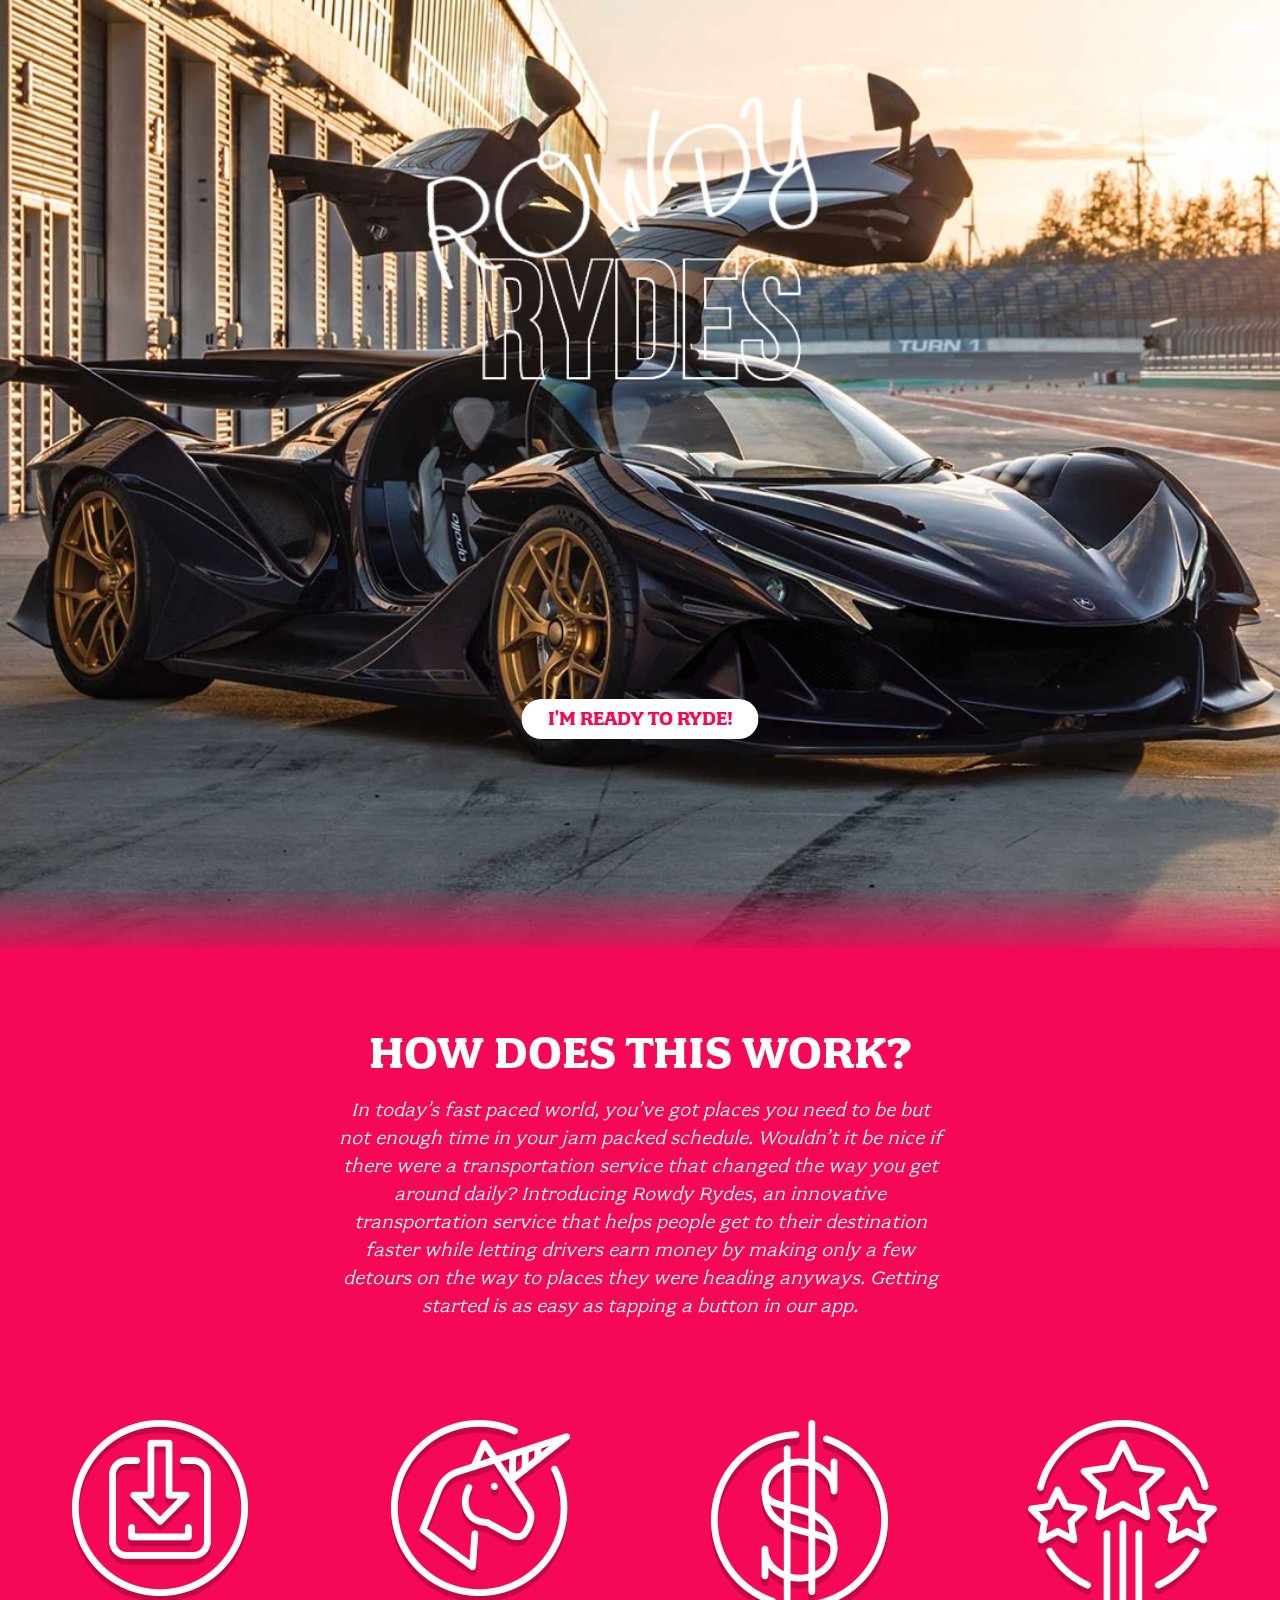
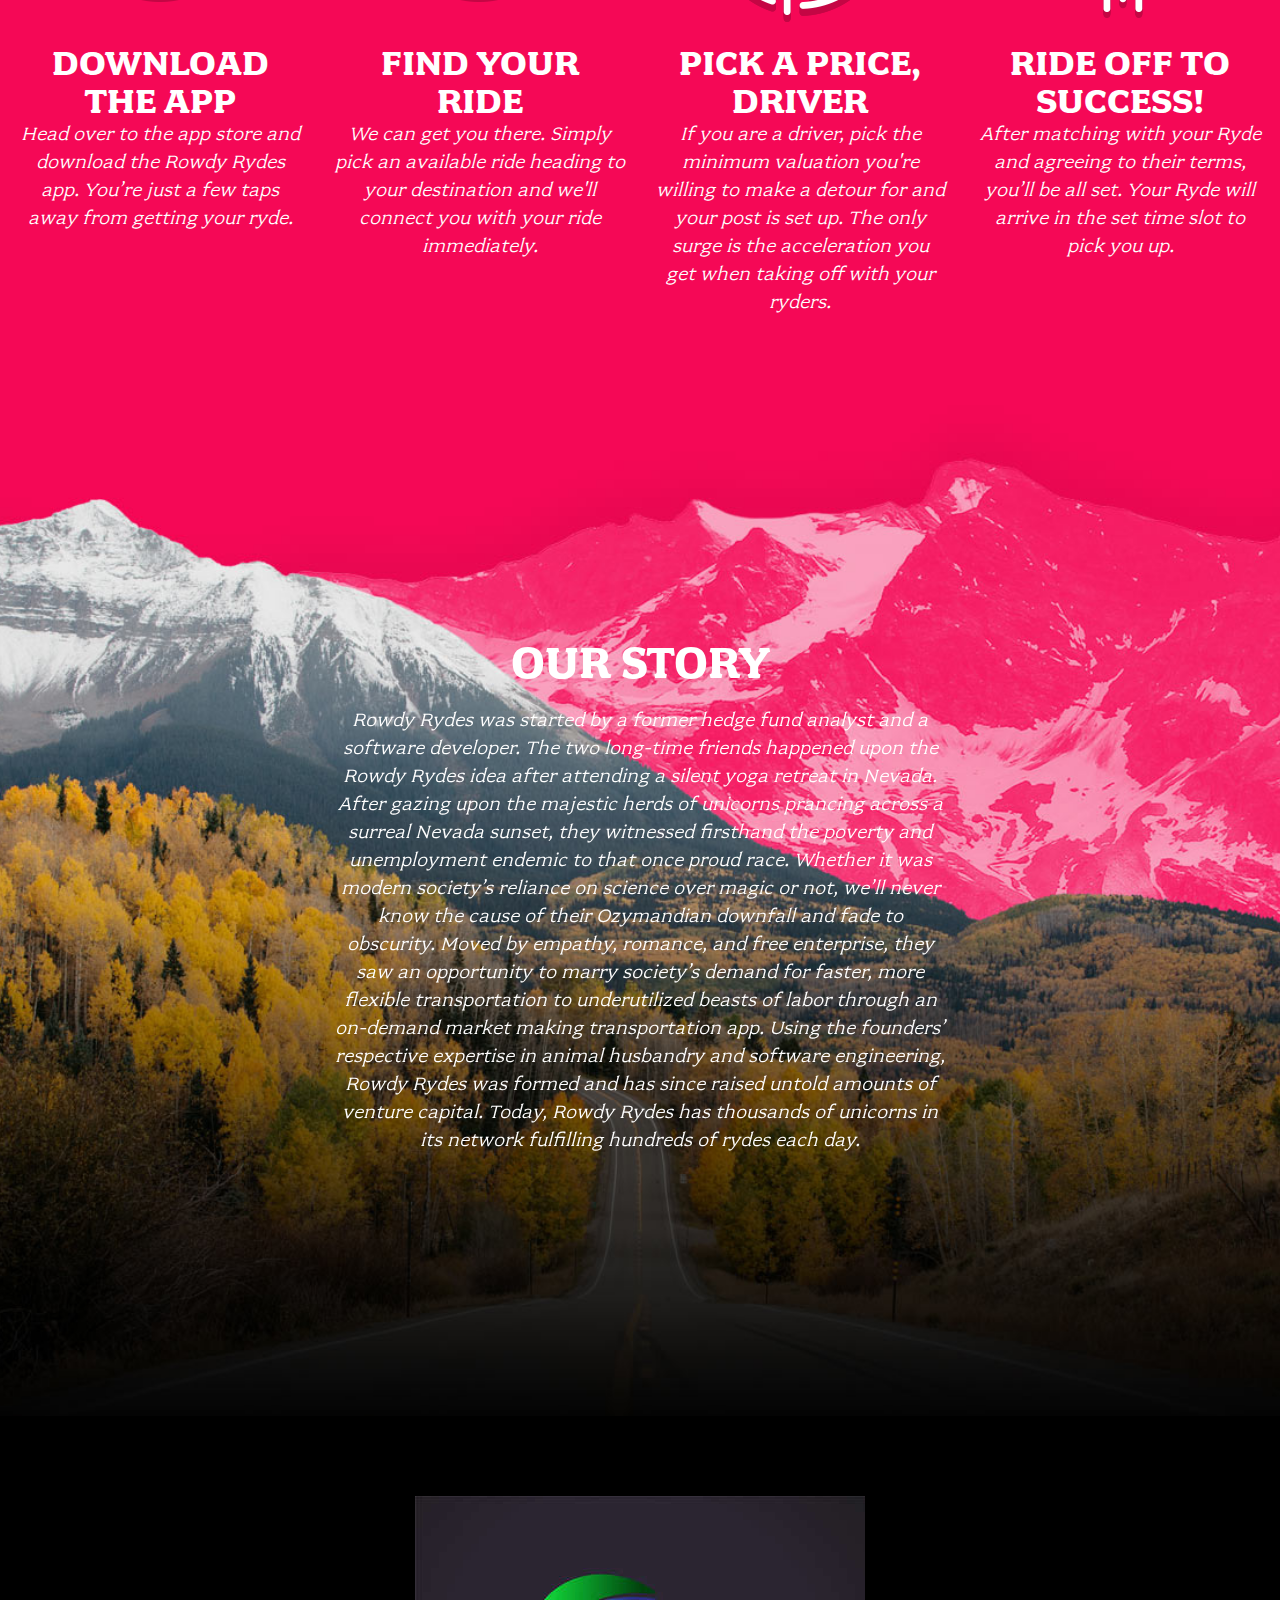
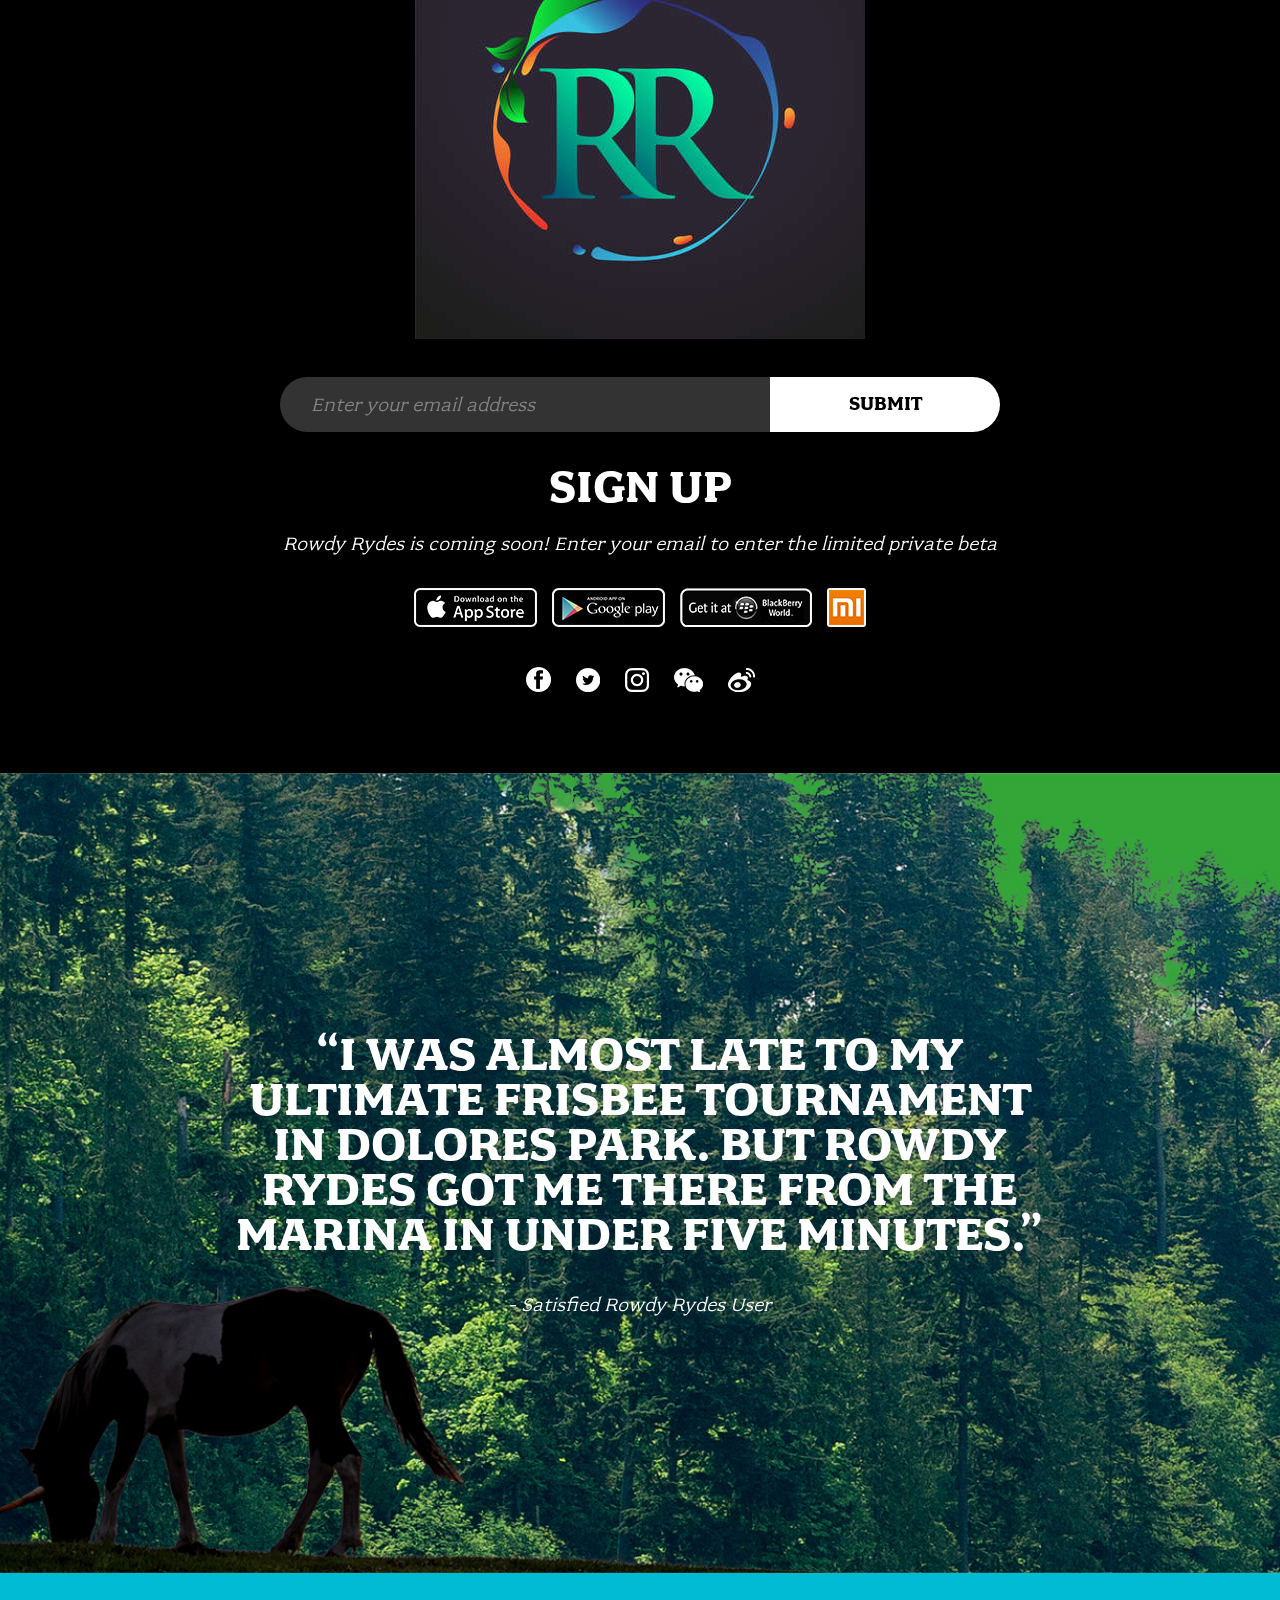
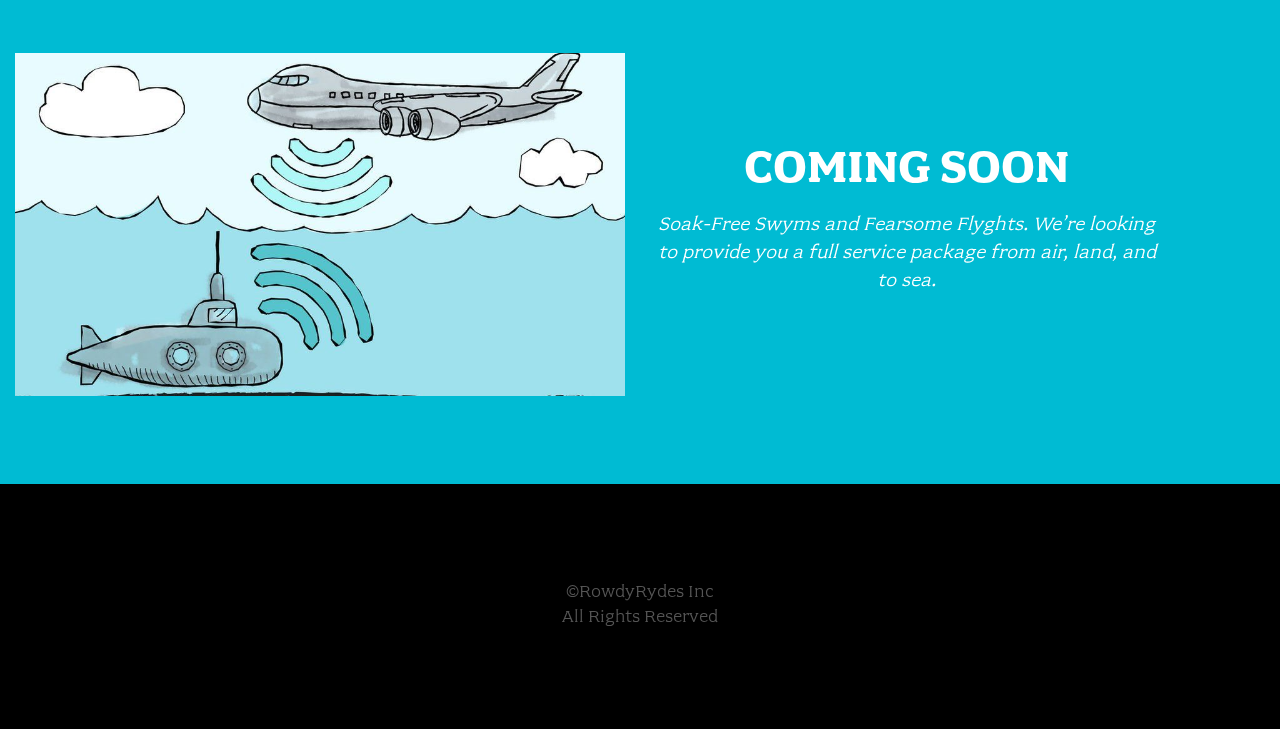
==== commit a48213ef: "lots of css/html changes" ====
--- a/index.html
+++ b/index.html
@@ -32,7 +32,7 @@
     <div class="row column large-9 xlarge-6 xxlarge-4">
       <h2 class="section-title">How Does This Work?</h2>
       <p class="content">
-        In today’s fast paced world, you’ve got places you need to be but not enough time in your jam packed schedule. Wouldn’t it be nice if there were a transportation service that changed the way you get around daily? Introducing Rowdy Rydes, an innovative transportation service that helps people get to their destination faster and hassle-free. Getting started is as easy as tapping a button in our app.
+        In today’s fast paced world, you’ve got places you need to be but not enough time in your jam packed schedule. Wouldn’t it be nice if there were a transportation service that changed the way you get around daily? Introducing Rowdy Rydes, an innovative transportation service that helps people get to their destination faster while letting drivers earn money by making only a few detours on the way to places they were heading anyways. Getting started is as easy as tapping a button in our app.
       </p>
     </div>
 
@@ -46,27 +46,27 @@
 
       <div class="column">
         <div class="home-about-block">
-          <h3 class="title icon-unicorn">Request A Unicorn</h3>
-          <p class="content">We can get you there. Simply request a ryde on the app and we'll connect you with a unicorn immediately.</p>
+          <h3 class="title icon-unicorn">Find your Ride</h3>
+          <p class="content">We can get you there. Simply pick an available ride heading to your destination and we'll connect you with your ride immediately.</p>
         </div>
       </div>
 
       <div class="column">
         <div class="home-about-block">
-          <h3 class="title icon-price">Pick A Price</h3>
-          <p class="content">Pick the valuation you're willing to pay and your ryde is set up. The only surge is the acceleration you get when taking off.</p>
+          <h3 class="title icon-price">Pick A Price, Driver</h3>
+          <p class="content">If you are a driver, pick the minimum valuation you're willing to make a detour for and your post is set up. The only surge is the acceleration you get when taking off with your ryders.</p>
         </div>
       </div>
 
       <div class="column">
         <div class="home-about-block">
           <h3 class="title icon-success">Ride Off To Success!</h3>
-          <p class="content">After matching with your unicorn and agreeing to its terms, you’ll be all set. Your unicorn will arrive shortly to pick you up.</p>
+          <p class="content">After matching with your Ryde and agreeing to their terms, you’ll be all set. Your Ryde will arrive in the set time slot to pick you up.</p>
         </div>
       </div>
     </div>
   </section>
-
+  
   <section class="home-story">
     <div class="row column large-9 xlarge-6 xxlarge-4">
       <h2 class="section-title">Our Story</h2>
--- a/css/main.css
+++ b/css/main.css
@@ -1 +1,2444 @@
-/*! normalize.css v4.2.0 | MIT License | github.com/necolas/normalize.css */html{font-family:sans-serif;line-height:1.15;-ms-text-size-adjust:100%;-webkit-text-size-adjust:100%}body{margin:0}article,aside,footer,header,nav,section{display:block}h1{font-size:2em;margin:.67em 0}figcaption,figure,main{display:block}figure{margin:1em 40px}hr{box-sizing:content-box;height:0;overflow:visible}pre{font-family:monospace,monospace;font-size:1em}a{background-color:transparent;-webkit-text-decoration-skip:objects}a:active,a:hover{outline-width:0}abbr[title]{border-bottom:none;text-decoration:underline;text-decoration:underline dotted}b,strong{font-weight:inherit;font-weight:bolder}code,kbd,samp{font-family:monospace,monospace;font-size:1em}dfn{font-style:italic}mark{background-color:#ff0;color:#000}small{font-size:80%}sub,sup{font-size:75%;line-height:0;position:relative;vertical-align:baseline}sub{bottom:-.25em}sup{top:-.5em}audio,video{display:inline-block}audio:not([controls]){display:none;height:0}img{border-style:none}svg:not(:root){overflow:hidden}button,input,optgroup,select,textarea{font:inherit;margin:0}optgroup{font-weight:700}button,input{overflow:visible}button,select{text-transform:none}[type=reset],[type=submit],button,html [type=button]{-webkit-appearance:button;cursor:pointer}[type=button]::-moz-focus-inner,[type=reset]::-moz-focus-inner,[type=submit]::-moz-focus-inner,button::-moz-focus-inner{border-style:none;padding:0}[type=button]:-moz-focusring,[type=reset]:-moz-focusring,[type=submit]:-moz-focusring,button:-moz-focusring{outline:1px dotted ButtonText}fieldset{border:1px solid silver;margin:0 2px;padding:.35em .625em .75em}legend{box-sizing:border-box;color:inherit;display:table;max-width:100%;padding:0;white-space:normal}progress{display:inline-block;vertical-align:baseline}textarea{overflow:auto}[type=checkbox],[type=radio]{box-sizing:border-box;padding:0}[type=number]::-webkit-inner-spin-button,[type=number]::-webkit-outer-spin-button{height:auto}[type=search]{-webkit-appearance:textfield;outline-offset:-2px}[type=search]::-webkit-search-cancel-button,[type=search]::-webkit-search-decoration{-webkit-appearance:none}::-webkit-file-upload-button{-webkit-appearance:button;font:inherit}details,menu{display:block}summary{display:list-item}canvas{display:inline-block}[hidden],template{display:none}.row{max-width:96.875rem;margin-left:auto;margin-right:auto}.row:after,.row:before{content:' ';display:table}.row:after{clear:both}.row.collapse>.column,.row.collapse>.columns{padding-left:0;padding-right:0}.row .row{max-width:none;margin-left:-.625rem;margin-right:-.625rem}@media screen and (min-width:40em){.row .row{margin-left:-.9375rem;margin-right:-.9375rem}}.row .row.collapse{margin-left:0;margin-right:0}.row.expanded{max-width:none}.row.expanded .row{margin-left:auto;margin-right:auto}.column,.columns{width:100%;float:left;padding-left:.625rem;padding-right:.625rem}@media screen and (min-width:40em){.column,.columns{padding-left:.9375rem;padding-right:.9375rem}}.column:last-child:not(:first-child),.columns:last-child:not(:first-child){float:right}.column.end:last-child:last-child,.end.columns:last-child:last-child{float:left}.column.row.row,.row.row.columns{float:none}.row .column.row.row,.row .row.row.columns{padding-left:0;padding-right:0;margin-left:0;margin-right:0}.small-1{width:8.3333333333%}.small-push-1{position:relative;left:8.3333333333%}.small-pull-1{position:relative;left:-8.3333333333%}.small-offset-0{margin-left:0}.small-2{width:16.6666666667%}.small-push-2{position:relative;left:16.6666666667%}.small-pull-2{position:relative;left:-16.6666666667%}.small-offset-1{margin-left:8.3333333333%}.small-3{width:25%}.small-push-3{position:relative;left:25%}.small-pull-3{position:relative;left:-25%}.small-offset-2{margin-left:16.6666666667%}.small-4{width:33.3333333333%}.small-push-4{position:relative;left:33.3333333333%}.small-pull-4{position:relative;left:-33.3333333333%}.small-offset-3{margin-left:25%}.small-5{width:41.6666666667%}.small-push-5{position:relative;left:41.6666666667%}.small-pull-5{position:relative;left:-41.6666666667%}.small-offset-4{margin-left:33.3333333333%}.small-6{width:50%}.small-push-6{position:relative;left:50%}.small-pull-6{position:relative;left:-50%}.small-offset-5{margin-left:41.6666666667%}.small-7{width:58.3333333333%}.small-push-7{position:relative;left:58.3333333333%}.small-pull-7{position:relative;left:-58.3333333333%}.small-offset-6{margin-left:50%}.small-8{width:66.6666666667%}.small-push-8{position:relative;left:66.6666666667%}.small-pull-8{position:relative;left:-66.6666666667%}.small-offset-7{margin-left:58.3333333333%}.small-9{width:75%}.small-push-9{position:relative;left:75%}.small-pull-9{position:relative;left:-75%}.small-offset-8{margin-left:66.6666666667%}.small-10{width:83.3333333333%}.small-push-10{position:relative;left:83.3333333333%}.small-pull-10{position:relative;left:-83.3333333333%}.small-offset-9{margin-left:75%}.small-11{width:91.6666666667%}.small-push-11{position:relative;left:91.6666666667%}.small-pull-11{position:relative;left:-91.6666666667%}.small-offset-10{margin-left:83.3333333333%}.small-12{width:100%}.small-offset-11{margin-left:91.6666666667%}.small-up-1>.column,.small-up-1>.columns{width:100%;float:left}.small-up-1>.column:nth-of-type(1n),.small-up-1>.columns:nth-of-type(1n){clear:none}.small-up-1>.column:nth-of-type(1n+1),.small-up-1>.columns:nth-of-type(1n+1){clear:both}.small-up-1>.column:last-child,.small-up-1>.columns:last-child{float:left}.small-up-2>.column,.small-up-2>.columns{width:50%;float:left}.small-up-2>.column:nth-of-type(1n),.small-up-2>.columns:nth-of-type(1n){clear:none}.small-up-2>.column:nth-of-type(2n+1),.small-up-2>.columns:nth-of-type(2n+1){clear:both}.small-up-2>.column:last-child,.small-up-2>.columns:last-child{float:left}.small-up-3>.column,.small-up-3>.columns{width:33.3333333333%;float:left}.small-up-3>.column:nth-of-type(1n),.small-up-3>.columns:nth-of-type(1n){clear:none}.small-up-3>.column:nth-of-type(3n+1),.small-up-3>.columns:nth-of-type(3n+1){clear:both}.small-up-3>.column:last-child,.small-up-3>.columns:last-child{float:left}.small-up-4>.column,.small-up-4>.columns{width:25%;float:left}.small-up-4>.column:nth-of-type(1n),.small-up-4>.columns:nth-of-type(1n){clear:none}.small-up-4>.column:nth-of-type(4n+1),.small-up-4>.columns:nth-of-type(4n+1){clear:both}.small-up-4>.column:last-child,.small-up-4>.columns:last-child{float:left}.small-up-5>.column,.small-up-5>.columns{width:20%;float:left}.small-up-5>.column:nth-of-type(1n),.small-up-5>.columns:nth-of-type(1n){clear:none}.small-up-5>.column:nth-of-type(5n+1),.small-up-5>.columns:nth-of-type(5n+1){clear:both}.small-up-5>.column:last-child,.small-up-5>.columns:last-child{float:left}.small-up-6>.column,.small-up-6>.columns{width:16.6666666667%;float:left}.small-up-6>.column:nth-of-type(1n),.small-up-6>.columns:nth-of-type(1n){clear:none}.small-up-6>.column:nth-of-type(6n+1),.small-up-6>.columns:nth-of-type(6n+1){clear:both}.small-up-6>.column:last-child,.small-up-6>.columns:last-child{float:left}.small-up-7>.column,.small-up-7>.columns{width:14.2857142857%;float:left}.small-up-7>.column:nth-of-type(1n),.small-up-7>.columns:nth-of-type(1n){clear:none}.small-up-7>.column:nth-of-type(7n+1),.small-up-7>.columns:nth-of-type(7n+1){clear:both}.small-up-7>.column:last-child,.small-up-7>.columns:last-child{float:left}.small-up-8>.column,.small-up-8>.columns{width:12.5%;float:left}.small-up-8>.column:nth-of-type(1n),.small-up-8>.columns:nth-of-type(1n){clear:none}.small-up-8>.column:nth-of-type(8n+1),.small-up-8>.columns:nth-of-type(8n+1){clear:both}.small-up-8>.column:last-child,.small-up-8>.columns:last-child{float:left}.small-collapse>.column,.small-collapse>.columns{padding-left:0;padding-right:0}.expanded.row .small-collapse.row,.small-collapse .row{margin-left:0;margin-right:0}.small-uncollapse>.column,.small-uncollapse>.columns{padding-left:.625rem;padding-right:.625rem}.small-centered{float:none;margin-left:auto;margin-right:auto}.small-pull-0,.small-push-0,.small-uncentered{position:static;margin-left:0;margin-right:0;float:left}@media screen and (min-width:40em){.medium-1{width:8.3333333333%}.medium-push-1{position:relative;left:8.3333333333%}.medium-pull-1{position:relative;left:-8.3333333333%}.medium-offset-0{margin-left:0}.medium-2{width:16.6666666667%}.medium-push-2{position:relative;left:16.6666666667%}.medium-pull-2{position:relative;left:-16.6666666667%}.medium-offset-1{margin-left:8.3333333333%}.medium-3{width:25%}.medium-push-3{position:relative;left:25%}.medium-pull-3{position:relative;left:-25%}.medium-offset-2{margin-left:16.6666666667%}.medium-4{width:33.3333333333%}.medium-push-4{position:relative;left:33.3333333333%}.medium-pull-4{position:relative;left:-33.3333333333%}.medium-offset-3{margin-left:25%}.medium-5{width:41.6666666667%}.medium-push-5{position:relative;left:41.6666666667%}.medium-pull-5{position:relative;left:-41.6666666667%}.medium-offset-4{margin-left:33.3333333333%}.medium-6{width:50%}.medium-push-6{position:relative;left:50%}.medium-pull-6{position:relative;left:-50%}.medium-offset-5{margin-left:41.6666666667%}.medium-7{width:58.3333333333%}.medium-push-7{position:relative;left:58.3333333333%}.medium-pull-7{position:relative;left:-58.3333333333%}.medium-offset-6{margin-left:50%}.medium-8{width:66.6666666667%}.medium-push-8{position:relative;left:66.6666666667%}.medium-pull-8{position:relative;left:-66.6666666667%}.medium-offset-7{margin-left:58.3333333333%}.medium-9{width:75%}.medium-push-9{position:relative;left:75%}.medium-pull-9{position:relative;left:-75%}.medium-offset-8{margin-left:66.6666666667%}.medium-10{width:83.3333333333%}.medium-push-10{position:relative;left:83.3333333333%}.medium-pull-10{position:relative;left:-83.3333333333%}.medium-offset-9{margin-left:75%}.medium-11{width:91.6666666667%}.medium-push-11{position:relative;left:91.6666666667%}.medium-pull-11{position:relative;left:-91.6666666667%}.medium-offset-10{margin-left:83.3333333333%}.medium-12{width:100%}.medium-offset-11{margin-left:91.6666666667%}.medium-up-1>.column,.medium-up-1>.columns{width:100%;float:left}.medium-up-1>.column:nth-of-type(1n),.medium-up-1>.columns:nth-of-type(1n){clear:none}.medium-up-1>.column:nth-of-type(1n+1),.medium-up-1>.columns:nth-of-type(1n+1){clear:both}.medium-up-1>.column:last-child,.medium-up-1>.columns:last-child{float:left}.medium-up-2>.column,.medium-up-2>.columns{width:50%;float:left}.medium-up-2>.column:nth-of-type(1n),.medium-up-2>.columns:nth-of-type(1n){clear:none}.medium-up-2>.column:nth-of-type(2n+1),.medium-up-2>.columns:nth-of-type(2n+1){clear:both}.medium-up-2>.column:last-child,.medium-up-2>.columns:last-child{float:left}.medium-up-3>.column,.medium-up-3>.columns{width:33.3333333333%;float:left}.medium-up-3>.column:nth-of-type(1n),.medium-up-3>.columns:nth-of-type(1n){clear:none}.medium-up-3>.column:nth-of-type(3n+1),.medium-up-3>.columns:nth-of-type(3n+1){clear:both}.medium-up-3>.column:last-child,.medium-up-3>.columns:last-child{float:left}.medium-up-4>.column,.medium-up-4>.columns{width:25%;float:left}.medium-up-4>.column:nth-of-type(1n),.medium-up-4>.columns:nth-of-type(1n){clear:none}.medium-up-4>.column:nth-of-type(4n+1),.medium-up-4>.columns:nth-of-type(4n+1){clear:both}.medium-up-4>.column:last-child,.medium-up-4>.columns:last-child{float:left}.medium-up-5>.column,.medium-up-5>.columns{width:20%;float:left}.medium-up-5>.column:nth-of-type(1n),.medium-up-5>.columns:nth-of-type(1n){clear:none}.medium-up-5>.column:nth-of-type(5n+1),.medium-up-5>.columns:nth-of-type(5n+1){clear:both}.medium-up-5>.column:last-child,.medium-up-5>.columns:last-child{float:left}.medium-up-6>.column,.medium-up-6>.columns{width:16.6666666667%;float:left}.medium-up-6>.column:nth-of-type(1n),.medium-up-6>.columns:nth-of-type(1n){clear:none}.medium-up-6>.column:nth-of-type(6n+1),.medium-up-6>.columns:nth-of-type(6n+1){clear:both}.medium-up-6>.column:last-child,.medium-up-6>.columns:last-child{float:left}.medium-up-7>.column,.medium-up-7>.columns{width:14.2857142857%;float:left}.medium-up-7>.column:nth-of-type(1n),.medium-up-7>.columns:nth-of-type(1n){clear:none}.medium-up-7>.column:nth-of-type(7n+1),.medium-up-7>.columns:nth-of-type(7n+1){clear:both}.medium-up-7>.column:last-child,.medium-up-7>.columns:last-child{float:left}.medium-up-8>.column,.medium-up-8>.columns{width:12.5%;float:left}.medium-up-8>.column:nth-of-type(1n),.medium-up-8>.columns:nth-of-type(1n){clear:none}.medium-up-8>.column:nth-of-type(8n+1),.medium-up-8>.columns:nth-of-type(8n+1){clear:both}.medium-up-8>.column:last-child,.medium-up-8>.columns:last-child{float:left}.medium-collapse>.column,.medium-collapse>.columns{padding-left:0;padding-right:0}.expanded.row .medium-collapse.row,.medium-collapse .row{margin-left:0;margin-right:0}.medium-uncollapse>.column,.medium-uncollapse>.columns{padding-left:.9375rem;padding-right:.9375rem}.medium-centered{float:none;margin-left:auto;margin-right:auto}.medium-pull-0,.medium-push-0,.medium-uncentered{position:static;margin-left:0;margin-right:0;float:left}}@media screen and (min-width:64em){.large-1{width:8.3333333333%}.large-push-1{position:relative;left:8.3333333333%}.large-pull-1{position:relative;left:-8.3333333333%}.large-offset-0{margin-left:0}.large-2{width:16.6666666667%}.large-push-2{position:relative;left:16.6666666667%}.large-pull-2{position:relative;left:-16.6666666667%}.large-offset-1{margin-left:8.3333333333%}.large-3{width:25%}.large-push-3{position:relative;left:25%}.large-pull-3{position:relative;left:-25%}.large-offset-2{margin-left:16.6666666667%}.large-4{width:33.3333333333%}.large-push-4{position:relative;left:33.3333333333%}.large-pull-4{position:relative;left:-33.3333333333%}.large-offset-3{margin-left:25%}.large-5{width:41.6666666667%}.large-push-5{position:relative;left:41.6666666667%}.large-pull-5{position:relative;left:-41.6666666667%}.large-offset-4{margin-left:33.3333333333%}.large-6{width:50%}.large-push-6{position:relative;left:50%}.large-pull-6{position:relative;left:-50%}.large-offset-5{margin-left:41.6666666667%}.large-7{width:58.3333333333%}.large-push-7{position:relative;left:58.3333333333%}.large-pull-7{position:relative;left:-58.3333333333%}.large-offset-6{margin-left:50%}.large-8{width:66.6666666667%}.large-push-8{position:relative;left:66.6666666667%}.large-pull-8{position:relative;left:-66.6666666667%}.large-offset-7{margin-left:58.3333333333%}.large-9{width:75%}.large-push-9{position:relative;left:75%}.large-pull-9{position:relative;left:-75%}.large-offset-8{margin-left:66.6666666667%}.large-10{width:83.3333333333%}.large-push-10{position:relative;left:83.3333333333%}.large-pull-10{position:relative;left:-83.3333333333%}.large-offset-9{margin-left:75%}.large-11{width:91.6666666667%}.large-push-11{position:relative;left:91.6666666667%}.large-pull-11{position:relative;left:-91.6666666667%}.large-offset-10{margin-left:83.3333333333%}.large-12{width:100%}.large-offset-11{margin-left:91.6666666667%}.large-up-1>.column,.large-up-1>.columns{width:100%;float:left}.large-up-1>.column:nth-of-type(1n),.large-up-1>.columns:nth-of-type(1n){clear:none}.large-up-1>.column:nth-of-type(1n+1),.large-up-1>.columns:nth-of-type(1n+1){clear:both}.large-up-1>.column:last-child,.large-up-1>.columns:last-child{float:left}.large-up-2>.column,.large-up-2>.columns{width:50%;float:left}.large-up-2>.column:nth-of-type(1n),.large-up-2>.columns:nth-of-type(1n){clear:none}.large-up-2>.column:nth-of-type(2n+1),.large-up-2>.columns:nth-of-type(2n+1){clear:both}.large-up-2>.column:last-child,.large-up-2>.columns:last-child{float:left}.large-up-3>.column,.large-up-3>.columns{width:33.3333333333%;float:left}.large-up-3>.column:nth-of-type(1n),.large-up-3>.columns:nth-of-type(1n){clear:none}.large-up-3>.column:nth-of-type(3n+1),.large-up-3>.columns:nth-of-type(3n+1){clear:both}.large-up-3>.column:last-child,.large-up-3>.columns:last-child{float:left}.large-up-4>.column,.large-up-4>.columns{width:25%;float:left}.large-up-4>.column:nth-of-type(1n),.large-up-4>.columns:nth-of-type(1n){clear:none}.large-up-4>.column:nth-of-type(4n+1),.large-up-4>.columns:nth-of-type(4n+1){clear:both}.large-up-4>.column:last-child,.large-up-4>.columns:last-child{float:left}.large-up-5>.column,.large-up-5>.columns{width:20%;float:left}.large-up-5>.column:nth-of-type(1n),.large-up-5>.columns:nth-of-type(1n){clear:none}.large-up-5>.column:nth-of-type(5n+1),.large-up-5>.columns:nth-of-type(5n+1){clear:both}.large-up-5>.column:last-child,.large-up-5>.columns:last-child{float:left}.large-up-6>.column,.large-up-6>.columns{width:16.6666666667%;float:left}.large-up-6>.column:nth-of-type(1n),.large-up-6>.columns:nth-of-type(1n){clear:none}.large-up-6>.column:nth-of-type(6n+1),.large-up-6>.columns:nth-of-type(6n+1){clear:both}.large-up-6>.column:last-child,.large-up-6>.columns:last-child{float:left}.large-up-7>.column,.large-up-7>.columns{width:14.2857142857%;float:left}.large-up-7>.column:nth-of-type(1n),.large-up-7>.columns:nth-of-type(1n){clear:none}.large-up-7>.column:nth-of-type(7n+1),.large-up-7>.columns:nth-of-type(7n+1){clear:both}.large-up-7>.column:last-child,.large-up-7>.columns:last-child{float:left}.large-up-8>.column,.large-up-8>.columns{width:12.5%;float:left}.large-up-8>.column:nth-of-type(1n),.large-up-8>.columns:nth-of-type(1n){clear:none}.large-up-8>.column:nth-of-type(8n+1),.large-up-8>.columns:nth-of-type(8n+1){clear:both}.large-up-8>.column:last-child,.large-up-8>.columns:last-child{float:left}.large-collapse>.column,.large-collapse>.columns{padding-left:0;padding-right:0}.expanded.row .large-collapse.row,.large-collapse .row{margin-left:0;margin-right:0}.large-uncollapse>.column,.large-uncollapse>.columns{padding-left:.9375rem;padding-right:.9375rem}.large-centered{float:none;margin-left:auto;margin-right:auto}.large-pull-0,.large-push-0,.large-uncentered{position:static;margin-left:0;margin-right:0;float:left}}@media screen and (min-width:75em){.xlarge-1{width:8.3333333333%}.xlarge-push-1{position:relative;left:8.3333333333%}.xlarge-pull-1{position:relative;left:-8.3333333333%}.xlarge-offset-0{margin-left:0}.xlarge-2{width:16.6666666667%}.xlarge-push-2{position:relative;left:16.6666666667%}.xlarge-pull-2{position:relative;left:-16.6666666667%}.xlarge-offset-1{margin-left:8.3333333333%}.xlarge-3{width:25%}.xlarge-push-3{position:relative;left:25%}.xlarge-pull-3{position:relative;left:-25%}.xlarge-offset-2{margin-left:16.6666666667%}.xlarge-4{width:33.3333333333%}.xlarge-push-4{position:relative;left:33.3333333333%}.xlarge-pull-4{position:relative;left:-33.3333333333%}.xlarge-offset-3{margin-left:25%}.xlarge-5{width:41.6666666667%}.xlarge-push-5{position:relative;left:41.6666666667%}.xlarge-pull-5{position:relative;left:-41.6666666667%}.xlarge-offset-4{margin-left:33.3333333333%}.xlarge-6{width:50%}.xlarge-push-6{position:relative;left:50%}.xlarge-pull-6{position:relative;left:-50%}.xlarge-offset-5{margin-left:41.6666666667%}.xlarge-7{width:58.3333333333%}.xlarge-push-7{position:relative;left:58.3333333333%}.xlarge-pull-7{position:relative;left:-58.3333333333%}.xlarge-offset-6{margin-left:50%}.xlarge-8{width:66.6666666667%}.xlarge-push-8{position:relative;left:66.6666666667%}.xlarge-pull-8{position:relative;left:-66.6666666667%}.xlarge-offset-7{margin-left:58.3333333333%}.xlarge-9{width:75%}.xlarge-push-9{position:relative;left:75%}.xlarge-pull-9{position:relative;left:-75%}.xlarge-offset-8{margin-left:66.6666666667%}.xlarge-10{width:83.3333333333%}.xlarge-push-10{position:relative;left:83.3333333333%}.xlarge-pull-10{position:relative;left:-83.3333333333%}.xlarge-offset-9{margin-left:75%}.xlarge-11{width:91.6666666667%}.xlarge-push-11{position:relative;left:91.6666666667%}.xlarge-pull-11{position:relative;left:-91.6666666667%}.xlarge-offset-10{margin-left:83.3333333333%}.xlarge-12{width:100%}.xlarge-offset-11{margin-left:91.6666666667%}.xlarge-up-1>.column,.xlarge-up-1>.columns{width:100%;float:left}.xlarge-up-1>.column:nth-of-type(1n),.xlarge-up-1>.columns:nth-of-type(1n){clear:none}.xlarge-up-1>.column:nth-of-type(1n+1),.xlarge-up-1>.columns:nth-of-type(1n+1){clear:both}.xlarge-up-1>.column:last-child,.xlarge-up-1>.columns:last-child{float:left}.xlarge-up-2>.column,.xlarge-up-2>.columns{width:50%;float:left}.xlarge-up-2>.column:nth-of-type(1n),.xlarge-up-2>.columns:nth-of-type(1n){clear:none}.xlarge-up-2>.column:nth-of-type(2n+1),.xlarge-up-2>.columns:nth-of-type(2n+1){clear:both}.xlarge-up-2>.column:last-child,.xlarge-up-2>.columns:last-child{float:left}.xlarge-up-3>.column,.xlarge-up-3>.columns{width:33.3333333333%;float:left}.xlarge-up-3>.column:nth-of-type(1n),.xlarge-up-3>.columns:nth-of-type(1n){clear:none}.xlarge-up-3>.column:nth-of-type(3n+1),.xlarge-up-3>.columns:nth-of-type(3n+1){clear:both}.xlarge-up-3>.column:last-child,.xlarge-up-3>.columns:last-child{float:left}.xlarge-up-4>.column,.xlarge-up-4>.columns{width:25%;float:left}.xlarge-up-4>.column:nth-of-type(1n),.xlarge-up-4>.columns:nth-of-type(1n){clear:none}.xlarge-up-4>.column:nth-of-type(4n+1),.xlarge-up-4>.columns:nth-of-type(4n+1){clear:both}.xlarge-up-4>.column:last-child,.xlarge-up-4>.columns:last-child{float:left}.xlarge-up-5>.column,.xlarge-up-5>.columns{width:20%;float:left}.xlarge-up-5>.column:nth-of-type(1n),.xlarge-up-5>.columns:nth-of-type(1n){clear:none}.xlarge-up-5>.column:nth-of-type(5n+1),.xlarge-up-5>.columns:nth-of-type(5n+1){clear:both}.xlarge-up-5>.column:last-child,.xlarge-up-5>.columns:last-child{float:left}.xlarge-up-6>.column,.xlarge-up-6>.columns{width:16.6666666667%;float:left}.xlarge-up-6>.column:nth-of-type(1n),.xlarge-up-6>.columns:nth-of-type(1n){clear:none}.xlarge-up-6>.column:nth-of-type(6n+1),.xlarge-up-6>.columns:nth-of-type(6n+1){clear:both}.xlarge-up-6>.column:last-child,.xlarge-up-6>.columns:last-child{float:left}.xlarge-up-7>.column,.xlarge-up-7>.columns{width:14.2857142857%;float:left}.xlarge-up-7>.column:nth-of-type(1n),.xlarge-up-7>.columns:nth-of-type(1n){clear:none}.xlarge-up-7>.column:nth-of-type(7n+1),.xlarge-up-7>.columns:nth-of-type(7n+1){clear:both}.xlarge-up-7>.column:last-child,.xlarge-up-7>.columns:last-child{float:left}.xlarge-up-8>.column,.xlarge-up-8>.columns{width:12.5%;float:left}.xlarge-up-8>.column:nth-of-type(1n),.xlarge-up-8>.columns:nth-of-type(1n){clear:none}.xlarge-up-8>.column:nth-of-type(8n+1),.xlarge-up-8>.columns:nth-of-type(8n+1){clear:both}.xlarge-up-8>.column:last-child,.xlarge-up-8>.columns:last-child{float:left}.xlarge-collapse>.column,.xlarge-collapse>.columns{padding-left:0;padding-right:0}.expanded.row .xlarge-collapse.row,.xlarge-collapse .row{margin-left:0;margin-right:0}.xlarge-uncollapse>.column,.xlarge-uncollapse>.columns{padding-left:.9375rem;padding-right:.9375rem}.xlarge-centered{float:none;margin-left:auto;margin-right:auto}.xlarge-pull-0,.xlarge-push-0,.xlarge-uncentered{position:static;margin-left:0;margin-right:0;float:left}}@media screen and (min-width:90em){.xxlarge-1{width:8.3333333333%}.xxlarge-push-1{position:relative;left:8.3333333333%}.xxlarge-pull-1{position:relative;left:-8.3333333333%}.xxlarge-offset-0{margin-left:0}.xxlarge-2{width:16.6666666667%}.xxlarge-push-2{position:relative;left:16.6666666667%}.xxlarge-pull-2{position:relative;left:-16.6666666667%}.xxlarge-offset-1{margin-left:8.3333333333%}.xxlarge-3{width:25%}.xxlarge-push-3{position:relative;left:25%}.xxlarge-pull-3{position:relative;left:-25%}.xxlarge-offset-2{margin-left:16.6666666667%}.xxlarge-4{width:33.3333333333%}.xxlarge-push-4{position:relative;left:33.3333333333%}.xxlarge-pull-4{position:relative;left:-33.3333333333%}.xxlarge-offset-3{margin-left:25%}.xxlarge-5{width:41.6666666667%}.xxlarge-push-5{position:relative;left:41.6666666667%}.xxlarge-pull-5{position:relative;left:-41.6666666667%}.xxlarge-offset-4{margin-left:33.3333333333%}.xxlarge-6{width:50%}.xxlarge-push-6{position:relative;left:50%}.xxlarge-pull-6{position:relative;left:-50%}.xxlarge-offset-5{margin-left:41.6666666667%}.xxlarge-7{width:58.3333333333%}.xxlarge-push-7{position:relative;left:58.3333333333%}.xxlarge-pull-7{position:relative;left:-58.3333333333%}.xxlarge-offset-6{margin-left:50%}.xxlarge-8{width:66.6666666667%}.xxlarge-push-8{position:relative;left:66.6666666667%}.xxlarge-pull-8{position:relative;left:-66.6666666667%}.xxlarge-offset-7{margin-left:58.3333333333%}.xxlarge-9{width:75%}.xxlarge-push-9{position:relative;left:75%}.xxlarge-pull-9{position:relative;left:-75%}.xxlarge-offset-8{margin-left:66.6666666667%}.xxlarge-10{width:83.3333333333%}.xxlarge-push-10{position:relative;left:83.3333333333%}.xxlarge-pull-10{position:relative;left:-83.3333333333%}.xxlarge-offset-9{margin-left:75%}.xxlarge-11{width:91.6666666667%}.xxlarge-push-11{position:relative;left:91.6666666667%}.xxlarge-pull-11{position:relative;left:-91.6666666667%}.xxlarge-offset-10{margin-left:83.3333333333%}.xxlarge-12{width:100%}.xxlarge-offset-11{margin-left:91.6666666667%}.xxlarge-up-1>.column,.xxlarge-up-1>.columns{width:100%;float:left}.xxlarge-up-1>.column:nth-of-type(1n),.xxlarge-up-1>.columns:nth-of-type(1n){clear:none}.xxlarge-up-1>.column:nth-of-type(1n+1),.xxlarge-up-1>.columns:nth-of-type(1n+1){clear:both}.xxlarge-up-1>.column:last-child,.xxlarge-up-1>.columns:last-child{float:left}.xxlarge-up-2>.column,.xxlarge-up-2>.columns{width:50%;float:left}.xxlarge-up-2>.column:nth-of-type(1n),.xxlarge-up-2>.columns:nth-of-type(1n){clear:none}.xxlarge-up-2>.column:nth-of-type(2n+1),.xxlarge-up-2>.columns:nth-of-type(2n+1){clear:both}.xxlarge-up-2>.column:last-child,.xxlarge-up-2>.columns:last-child{float:left}.xxlarge-up-3>.column,.xxlarge-up-3>.columns{width:33.3333333333%;float:left}.xxlarge-up-3>.column:nth-of-type(1n),.xxlarge-up-3>.columns:nth-of-type(1n){clear:none}.xxlarge-up-3>.column:nth-of-type(3n+1),.xxlarge-up-3>.columns:nth-of-type(3n+1){clear:both}.xxlarge-up-3>.column:last-child,.xxlarge-up-3>.columns:last-child{float:left}.xxlarge-up-4>.column,.xxlarge-up-4>.columns{width:25%;float:left}.xxlarge-up-4>.column:nth-of-type(1n),.xxlarge-up-4>.columns:nth-of-type(1n){clear:none}.xxlarge-up-4>.column:nth-of-type(4n+1),.xxlarge-up-4>.columns:nth-of-type(4n+1){clear:both}.xxlarge-up-4>.column:last-child,.xxlarge-up-4>.columns:last-child{float:left}.xxlarge-up-5>.column,.xxlarge-up-5>.columns{width:20%;float:left}.xxlarge-up-5>.column:nth-of-type(1n),.xxlarge-up-5>.columns:nth-of-type(1n){clear:none}.xxlarge-up-5>.column:nth-of-type(5n+1),.xxlarge-up-5>.columns:nth-of-type(5n+1){clear:both}.xxlarge-up-5>.column:last-child,.xxlarge-up-5>.columns:last-child{float:left}.xxlarge-up-6>.column,.xxlarge-up-6>.columns{width:16.6666666667%;float:left}.xxlarge-up-6>.column:nth-of-type(1n),.xxlarge-up-6>.columns:nth-of-type(1n){clear:none}.xxlarge-up-6>.column:nth-of-type(6n+1),.xxlarge-up-6>.columns:nth-of-type(6n+1){clear:both}.xxlarge-up-6>.column:last-child,.xxlarge-up-6>.columns:last-child{float:left}.xxlarge-up-7>.column,.xxlarge-up-7>.columns{width:14.2857142857%;float:left}.xxlarge-up-7>.column:nth-of-type(1n),.xxlarge-up-7>.columns:nth-of-type(1n){clear:none}.xxlarge-up-7>.column:nth-of-type(7n+1),.xxlarge-up-7>.columns:nth-of-type(7n+1){clear:both}.xxlarge-up-7>.column:last-child,.xxlarge-up-7>.columns:last-child{float:left}.xxlarge-up-8>.column,.xxlarge-up-8>.columns{width:12.5%;float:left}.xxlarge-up-8>.column:nth-of-type(1n),.xxlarge-up-8>.columns:nth-of-type(1n){clear:none}.xxlarge-up-8>.column:nth-of-type(8n+1),.xxlarge-up-8>.columns:nth-of-type(8n+1){clear:both}.xxlarge-up-8>.column:last-child,.xxlarge-up-8>.columns:last-child{float:left}.xxlarge-collapse>.column,.xxlarge-collapse>.columns{padding-left:0;padding-right:0}.expanded.row .xxlarge-collapse.row,.xxlarge-collapse .row{margin-left:0;margin-right:0}.xxlarge-uncollapse>.column,.xxlarge-uncollapse>.columns{padding-left:.9375rem;padding-right:.9375rem}.xxlarge-centered{float:none;margin-left:auto;margin-right:auto}.xxlarge-pull-0,.xxlarge-push-0,.xxlarge-uncentered{position:static;margin-left:0;margin-right:0;float:left}}.footer-nav ul,.site-nav ul{margin:0;padding:0;list-style:none}*,:after,:before{box-sizing:border-box}html{line-height:1.4}html.menu-opened{overflow:hidden}body{font-family:fairplex-wide,serif;font-size:125%;-webkit-font-smoothing:antialiased;-moz-osx-font-smoothing:grayscale}h1,h2,h3,h4,h5{line-height:1;margin:0 0 .9375rem;text-transform:uppercase;font-size:1.5rem}@media screen and (min-width:40em){h1,h2,h3,h4,h5{font-size:2.25rem}}@media screen and (min-width:64em){h1,h2,h3,h4,h5{font-size:3rem}}::-webkit-input-placeholder{color:hsla(0,0%,100%,.4);font-style:italic}::-moz-placeholder{color:hsla(0,0%,100%,.4);font-style:italic}:-ms-input-placeholder{color:hsla(0,0%,100%,.4);font-style:italic}a{color:#f50856;text-decoration:none}img{max-width:100%}.content{font-style:italic}.site-nav{background:url(../images/star-pattern.png) 50% hsla(0,0%,100%,.2);-webkit-box-align:center;-ms-flex-align:center;align-items:center;display:-webkit-box;display:-ms-flexbox;display:flex;-webkit-box-pack:center;-ms-flex-pack:center;justify-content:center;text-align:center;position:fixed;top:0;left:0;opacity:0;height:100vh;width:100%;z-index:-1;-webkit-transition:all .2s ease-in-out;transition:all .2s ease-in-out}.menu-opened .site-nav{opacity:1;z-index:100}.site-nav li{margin:.9375rem 0}.site-nav a{color:#000;font-weight:700}.site-nav a:hover{color:#f50856}@media screen and (min-width:40em){.site-nav a{font-size:2.5rem}}@media screen and (min-width:64em){.site-nav a{font-size:3.125rem}}.btn-menu{background:none;width:30px;height:19px;-webkit-appearance:none;-moz-appearance:none;appearance:none;border:none;cursor:pointer;outline:none;position:absolute;padding:0;right:1.25rem;top:1.25rem;z-index:200;text-indent:-999em}.btn-menu span,.btn-menu span:after,.btn-menu span:before{cursor:pointer;width:30px;height:3px}.btn-menu span{display:block;position:relative;background:#fff;-webkit-transition:all 0ms .3s;transition:all 0ms .3s}.btn-menu span:before{bottom:8px;-webkit-transition:bottom .3s cubic-bezier(.23,1,.32,1) .3s,-webkit-transform .3s cubic-bezier(.23,1,.32,1);transition:bottom .3s cubic-bezier(.23,1,.32,1) .3s,-webkit-transform .3s cubic-bezier(.23,1,.32,1);transition:bottom .3s cubic-bezier(.23,1,.32,1) .3s,transform .3s cubic-bezier(.23,1,.32,1);transition:bottom .3s cubic-bezier(.23,1,.32,1) .3s,transform .3s cubic-bezier(.23,1,.32,1),-webkit-transform .3s cubic-bezier(.23,1,.32,1)}.btn-menu span:after,.btn-menu span:before{content:"";position:absolute;left:0;background:#fff}.btn-menu span:after{top:8px;-webkit-transition:top .3s cubic-bezier(.23,1,.32,1) .3s,-webkit-transform .3s cubic-bezier(.23,1,.32,1);transition:top .3s cubic-bezier(.23,1,.32,1) .3s,-webkit-transform .3s cubic-bezier(.23,1,.32,1);transition:top .3s cubic-bezier(.23,1,.32,1) .3s,transform .3s cubic-bezier(.23,1,.32,1);transition:top .3s cubic-bezier(.23,1,.32,1) .3s,transform .3s cubic-bezier(.23,1,.32,1),-webkit-transform .3s cubic-bezier(.23,1,.32,1)}.menu-opened .btn-menu span{background:hsla(0,0%,100%,0)}.menu-opened .btn-menu span:after{background:#000;top:0;-webkit-transform:rotate(45deg);transform:rotate(45deg);-webkit-transition:top .3s cubic-bezier(.23,1,.32,1),-webkit-transform .3s cubic-bezier(.23,1,.32,1) .3s;transition:top .3s cubic-bezier(.23,1,.32,1),-webkit-transform .3s cubic-bezier(.23,1,.32,1) .3s;transition:top .3s cubic-bezier(.23,1,.32,1),transform .3s cubic-bezier(.23,1,.32,1) .3s;transition:top .3s cubic-bezier(.23,1,.32,1),transform .3s cubic-bezier(.23,1,.32,1) .3s,-webkit-transform .3s cubic-bezier(.23,1,.32,1) .3s}.menu-opened .btn-menu span:before{background:#000;bottom:0;-webkit-transform:rotate(-45deg);transform:rotate(-45deg);-webkit-transition:bottom .3s cubic-bezier(.23,1,.32,1),-webkit-transform .3s cubic-bezier(.23,1,.32,1) .3s;transition:bottom .3s cubic-bezier(.23,1,.32,1),-webkit-transform .3s cubic-bezier(.23,1,.32,1) .3s;transition:bottom .3s cubic-bezier(.23,1,.32,1),transform .3s cubic-bezier(.23,1,.32,1) .3s;transition:bottom .3s cubic-bezier(.23,1,.32,1),transform .3s cubic-bezier(.23,1,.32,1) .3s,-webkit-transform .3s cubic-bezier(.23,1,.32,1) .3s}.site-logo{display:block;background:url(../images/wr-logo-white.png) no-repeat;height:3.5rem;width:15.1875rem;text-indent:-999em;margin:0 auto 2.5rem}.site-logo.dark{background:url(../images/wr-logo-black.png) no-repeat}@media screen and (min-width:64em){.site-logo{margin-bottom:6.25rem}}.site-footer{background:#000;padding:2.5rem 0;text-align:center}@media screen and (min-width:40em){.site-footer{padding:3.125rem 0 6.25rem}}.footer-nav{margin-bottom:.9375rem}.footer-nav ul{line-height:1.5}@media screen and (min-width:40em){.footer-nav li{display:inline-block;margin:0 .625rem}}@media screen and (min-width:64em){.footer-nav li{margin:0 1.25rem}}.footer-nav a{color:#fff;font-size:1.125rem}.footer-nav a:hover{color:#f50856}.footer-legal{color:#555;font-size:1.125rem}.page-home .site-header{position:relative}.page-home .site-header .title{background:url(../images/wr-home-top.jpg) no-repeat top;background-size:cover;padding-bottom:70.2753441802%;margin:0;text-indent:-999em;position:relative}@media screen and (min-width:75em){.page-home .site-header .title:after{background:-webkit-linear-gradient(top,transparent,rgba(243,8,85,.85) 99%,rgba(245,8,86,.85));background:linear-gradient(180deg,transparent 0,rgba(243,8,85,.85) 99%,rgba(245,8,86,.85));content:'';height:3.75rem;width:100%;position:absolute;left:0;bottom:0}}.page-home .home-button{-webkit-appearance:none;-moz-appearance:none;appearance:none;background:#fff;border:1px solid transparent;border-radius:1.25rem;color:#f50856;font-size:1.25rem;text-transform:uppercase;padding:.3125rem 1.5625rem;position:absolute;left:50%;bottom:5%;-webkit-transform:translateX(-50%);transform:translateX(-50%);font-weight:700}@media screen and (min-width:40em){.page-home .home-button{bottom:22%}}.home-about{background:#f50856;color:#fff;padding:5rem 0;text-align:center}.home-about-block{margin:2.5rem 0}@media screen and (min-width:64em){.home-about-block{margin:5rem 0 0}}@media screen and (min-width:90em){.home-about-block{max-width:15rem;margin-left:auto;margin-right:auto}}.home-about-block .title{margin:0}.home-about-block .title:before{content:'';display:block;margin:0 auto 1.25rem;height:12.75rem}@media screen and (min-width:64em){.home-about-block .title{font-size:2.375rem}}.home-about-block .content{margin:0}.home-about-block .icon-download:before{background:url(../images/wr-home-block-1.png) no-repeat;width:11rem}.home-about-block .icon-unicorn:before{background:url(../images/wr-home-block-2.png) no-repeat;width:14.75rem}.home-about-block .icon-price:before{background:url(../images/wr-home-block-3.png) no-repeat;width:13.75rem}.home-about-block .icon-success:before{background:url(../images/wr-home-block-4.png) no-repeat;width:14.75rem}.home-story{background:url(../images/wr-home-about.jpg) no-repeat bottom;background-size:cover;color:#fff;text-align:center;padding:5rem 0}@media screen and (min-width:64em){.home-story{height:54.6875rem;display:-webkit-box;display:-ms-flexbox;display:flex;-webkit-box-align:center;-ms-flex-align:center;align-items:center}}@media screen and (min-width:75em){.home-story{height:63.75rem}}.home-sign-up{background:#000;color:#fff;text-align:center;padding:5rem 0}.home-sign-up .icon-w{max-width:50%}@media screen and (min-width:64em){.home-sign-up .icon-w{max-width:100%}}.home-sign-up form{max-width:45rem;margin:1.875rem auto;overflow:hidden}.home-sign-up form input{background:#333;border:1px solid transparent;color:#fff;padding:.3125rem;outline:none;width:100%}@media screen and (min-width:40em){.home-sign-up form input{border-top-left-radius:40px;border-bottom-left-radius:40px;float:left;height:3.4375rem;padding:.3125rem 1.875rem;width:calc(100% - 230px)}}.home-sign-up form button{background:#fff;border:1px solid transparent;color:#000;font-weight:700;text-transform:uppercase;outline:none;width:100%}@media screen and (min-width:40em){.home-sign-up form button{border-top-right-radius:40px;border-bottom-right-radius:40px;float:left;height:3.4375rem;width:14.375rem}}.home-sign-up .apps{margin:1.875rem 0}@media screen and (min-width:40em){.home-sign-up .apps a{margin:0 .3125rem}}.home-sign-up .social a{display:inline-block;text-indent:-999em;height:1.5rem;width:1.5rem;margin:0 .625rem;vertical-align:middle}.home-sign-up .social .icon-fb{background:url(../images/wr-home-facebook.png) no-repeat;height:1.5625rem;width:1.5625rem}.home-sign-up .social .icon-tw{background:url(../images/wr-home-twitter.png) no-repeat}.home-sign-up .social .icon-ig{background:url(../images/wr-home-instagram.png) no-repeat}.home-sign-up .social .icon-wc{background:url(../images/wr-home-wechat.png) no-repeat;width:1.8125rem}.home-sign-up .social .icon-wb{background:url(../images/wr-home-weibo.png) no-repeat;width:1.6875rem}.home-quote{background:url(../images/wr-home-quote.jpg) no-repeat bottom;background-size:cover;color:#fff;text-align:center;padding:5rem 0;line-height:.9}@media screen and (min-width:40em){.home-quote{display:-webkit-box;display:-ms-flexbox;display:flex;-webkit-box-align:center;-ms-flex-align:center;align-items:center}}@media screen and (min-width:64em){.home-quote{height:37.5rem}}@media screen and (min-width:75em){.home-quote{height:50rem}}.home-quote .quote{text-transform:uppercase;font-weight:900;margin-bottom:2.5rem}@media screen and (min-width:40em){.home-quote .quote{font-size:1.875rem}}@media screen and (min-width:64em){.home-quote .quote{font-size:3.125rem}}.home-quote .quoter{font-style:italic}.kraken-callout{background:#00bbd3;color:#fff;text-align:center;padding:5rem 0}@media screen and (min-width:40em){.kraken-callout .row{display:-webkit-box;display:-ms-flexbox;display:flex;-webkit-box-align:center;-ms-flex-align:center;align-items:center}}.kraken-callout img{max-width:80%;margin-bottom:1.25rem}@media screen and (min-width:40em){.kraken-callout img{max-width:100%;margin:0}}.page-unicorns .site-header{background:url(../images/wr-unicorn-header.png) no-repeat top;background-size:cover;text-align:center;padding:1.875rem 0}@media screen and (min-width:64em){.page-unicorns .site-header{min-height:31.25rem}}@media screen and (min-width:90em){.page-unicorns .site-header{min-height:40.625rem}}.unicorns-list{margin-top:2.5rem;text-align:center}@media screen and (min-width:64em){.unicorns-list{margin-bottom:3.75rem}}.unicorns-list img{margin-bottom:1.25rem}.unicorns-list .title{margin:0}.unicorns-list .subtitle{font-style:italic}.unicorns-list .subtitle:after{content:'-';display:block}.unicorns-list .content{margin-top:0}.unicorns-list .unicorn{overflow:hidden;margin-bottom:1.875rem}@media screen and (min-width:40em){.unicorns-list .unicorn{display:-webkit-box;display:-ms-flexbox;display:flex;-webkit-box-align:center;-ms-flex-align:center;align-items:center}}.unicorns-list .jimmy .subtitle,.unicorns-list .jimmy .title{color:#f50856}.unicorns-list .henry .subtitle,.unicorns-list .henry .title{color:#00bbd3}.unicorns-list .veronica .subtitle,.unicorns-list .veronica .title{color:#ffc400}.page-investors .top-section{background:url(../images/wr-investors-header.png) no-repeat bottom;background-size:cover;text-align:center;padding:1.875rem 0}@media screen and (min-width:64em){.page-investors .top-section{padding-bottom:3.75rem}}.investors-list{color:#fff;text-align:center}@media screen and (min-width:64em){.investors-list{margin-top:3.75rem}}.investors-list .investor{margin:0 auto 2.5rem;max-width:25rem}@media screen and (min-width:64em){.investors-list .investor{max-width:100%}}.investors-list .title{-webkit-hyphens:auto;-ms-hyphens:auto;hyphens:auto;margin:0}.investors-list .title:before{content:'';display:block;margin:0 auto 1.25rem;height:10.875rem}@media screen and (min-width:40em){.investors-list .title{font-size:1.875rem}}.investors-list .title.pcp:before{background:url(../images/wr-investors-pcp.png) no-repeat 50%;width:8.8125rem}.investors-list .title.awesome:before{background:url(../images/wr-investors-awesome.png) no-repeat 50%;width:7.75rem}.investors-list .title.barn:before{background:url(../images/wr-investors-thebarn.png) no-repeat 50%;width:7.4375rem}.investors-list .subtitle{font-style:italic}.board-directors{background:#000;color:#fff;text-align:center}@media screen and (min-width:64em){.board-directors{padding:1.875rem 0}}.board-directors .block{display:-webkit-box;display:-ms-flexbox;display:flex;-webkit-box-align:center;-ms-flex-align:center;align-items:center;-webkit-box-pack:center;-ms-flex-pack:center;justify-content:center;-webkit-box-orient:vertical;-webkit-box-direction:normal;-ms-flex-direction:column;flex-direction:column;padding:1.25rem;min-height:15.625rem;margin-bottom:.9375rem;background-position:50%;background-repeat:no-repeat;background-size:cover}@media screen and (min-width:64em){.board-directors .block{margin-bottom:1.875rem;min-height:24.375rem}}.board-directors .block:not(.intro){color:#000}.board-directors .block:not(.intro) .title{margin:0 0 .625rem}@media screen and (min-width:40em){.board-directors .block:not(.intro) .title{font-size:1.875rem}}.board-directors .block.one{background-image:url(../images/wr-investors-1.png)}.board-directors .block.two{background-image:url(../images/wr-investors-2.png)}.board-directors .block.three{background-image:url(../images/wr-investors-3.png)}.board-directors .block.four{background-image:url(../images/wr-investors-4.png)}.board-directors .block.five{background-image:url(../images/wr-investors-5.png)}.board-directors .content{margin:0;line-height:1.1}.page-faq .site-header{background:url(../images/wr-faq-header.jpg) no-repeat top;background-size:cover;color:#fff;text-align:center;padding:1.875rem 0}@media screen and (min-width:64em){.page-faq .site-header{min-height:30rem}}@media screen and (min-width:75em){.page-faq .site-header{min-height:34.375rem}}.faq-list{padding:2.5rem 0}@media screen and (min-width:40em){.faq-list{padding:3.75rem 0}}@media screen and (min-width:64em){.faq-list{font-size:1.5rem;padding:5rem 0}}.faq-list dl{margin:0}.faq-list dt{font-weight:700}.faq-list dd{margin:0 0 1.875rem}.page-apply .site-header{background:url(../images/wr-apply-header.png) no-repeat bottom;background-size:cover;color:#fff;text-align:center;padding:1.875rem 0}@media screen and (min-width:64em){.page-apply .site-header{min-height:30rem}}@media screen and (min-width:75em){.page-apply .site-header{min-height:34.375rem}}.page-apply .content{font-style:normal;font-weight:700;padding:2.5rem 0}@media screen and (min-width:64em){.page-apply .content{font-size:1.5rem}}
+/*! normalize.css v4.2.0 | MIT License | github.com/necolas/normalize.css */
+html{
+    font-family:sans-serif;
+    line-height:1.15;
+    -ms-text-size-adjust:100%;
+    -webkit-text-size-adjust:100%
+}
+body{
+    margin:0
+}
+article,aside,footer,header,nav,section{
+    display:block
+}
+h1{
+    font-size:2em;
+    margin:.67em 0
+}
+figcaption,figure,main{
+    display:block
+}
+figure{
+    margin:1em 40px
+}
+hr{
+    box-sizing:content-box;
+    height:0;
+    overflow:visible
+}
+pre{
+    font-family:monospace,monospace;
+    font-size:1em
+}
+a{
+    background-color:transparent;
+    -webkit-text-decoration-skip:objects
+}
+a:active,a:hover{
+    outline-width:0
+}
+abbr[title]{
+    border-bottom:none;
+    text-decoration:underline;
+    text-decoration:underline dotted
+}
+b,strong{
+    font-weight:inherit;
+    font-weight:bolder
+}
+code,kbd,samp{
+    font-family:monospace,monospace;
+    font-size:1em
+}
+dfn{
+    font-style:italic
+}
+mark{
+    background-color:#ff0;
+    color:#000
+}
+small{
+    font-size:80%
+}
+sub,sup{
+    font-size:75%;
+    line-height:0;
+    position:relative;
+    vertical-align:baseline
+}
+sub{
+    bottom:-.25em
+}
+sup{
+    top:-.5em
+}
+audio,video{
+    display:inline-block
+}
+audio:not([controls]){
+    display:none;
+    height:0
+}
+img{
+    border-style:none
+}
+svg:not(:root){
+    overflow:hidden
+}
+button,input,optgroup,select,textarea{
+    font:inherit;
+    margin:0
+}
+optgroup{
+    font-weight:700
+}
+button,input{
+    overflow:visible
+}
+button,select{
+    text-transform:none
+}
+[type=reset],[type=submit],button,html [type=button]{
+    -webkit-appearance:button;
+    cursor:pointer
+}
+[type=button]::-moz-focus-inner,[type=reset]::-moz-focus-inner,[type=submit]::-moz-focus-inner,button::-moz-focus-inner{
+    border-style:none;
+    padding:0
+}
+[type=button]:-moz-focusring,[type=reset]:-moz-focusring,[type=submit]:-moz-focusring,button:-moz-focusring{
+    outline:1px dotted ButtonText
+}
+fieldset{
+    border:1px solid silver;
+    margin:0 2px;
+    padding:.35em .625em .75em
+}
+legend{
+    box-sizing:border-box;
+    color:inherit;
+    display:table;
+    max-width:100%;
+    padding:0;
+    white-space:normal
+}
+progress{
+    display:inline-block;
+    vertical-align:baseline
+}
+textarea{
+    overflow:auto
+}
+[type=checkbox],[type=radio]{
+    box-sizing:border-box;
+    padding:0
+}
+[type=number]::-webkit-inner-spin-button,[type=number]::-webkit-outer-spin-button{
+    height:auto
+}
+[type=search]{
+    -webkit-appearance:textfield;
+    outline-offset:-2px
+}
+[type=search]::-webkit-search-cancel-button,[type=search]::-webkit-search-decoration{
+    -webkit-appearance:none
+}
+::-webkit-file-upload-button{
+    -webkit-appearance:button;
+    font:inherit
+}
+details,menu{
+    display:block
+}
+summary{
+    display:list-item
+}
+canvas{
+    display:inline-block
+}
+[hidden],template{
+    display:none
+}
+.row{
+    max-width:96.875rem;
+    margin-left:auto;
+    margin-right:auto
+}
+.row:after,.row:before{
+    content:' ';
+    display:table
+}
+.row:after{
+    clear:both
+}
+.row.collapse>.column,.row.collapse>.columns{
+    padding-left:0;
+    padding-right:0
+}
+.row .row{
+    max-width:none;
+    margin-left:-.625rem;
+    margin-right:-.625rem
+}
+@media screen and (min-width:40em){
+    .row .row{
+        margin-left:-.9375rem;
+        margin-right:-.9375rem
+    }
+}
+.row .row.collapse{
+    margin-left:0;
+    margin-right:0
+}
+.row.expanded{
+    max-width:none
+}
+.row.expanded .row{
+    margin-left:auto;
+    margin-right:auto
+}
+.column,.columns{
+    width:100%;
+    float:left;
+    padding-left:.625rem;
+    padding-right:.625rem
+}
+@media screen and (min-width:40em){
+    .column,.columns{
+        padding-left:.9375rem;
+        padding-right:.9375rem
+    }
+}
+.column:last-child:not(:first-child),.columns:last-child:not(:first-child){
+    float:right
+}
+.column.end:last-child:last-child,.end.columns:last-child:last-child{
+    float:left
+}
+.column.row.row,.row.row.columns{
+    float:none
+}
+.row .column.row.row,.row .row.row.columns{
+    padding-left:0;
+    padding-right:0;
+    margin-left:0;
+    margin-right:0
+}
+.small-1{
+    width:8.3333333333%
+}
+.small-push-1{
+    position:relative;
+    left:8.3333333333%
+}
+.small-pull-1{
+    position:relative;
+    left:-8.3333333333%
+}
+.small-offset-0{
+    margin-left:0
+}
+.small-2{
+    width:16.6666666667%
+}
+.small-push-2{
+    position:relative;
+    left:16.6666666667%
+}
+.small-pull-2{
+    position:relative;
+    left:-16.6666666667%
+}
+.small-offset-1{
+    margin-left:8.3333333333%
+}
+.small-3{
+    width:25%
+}
+.small-push-3{
+    position:relative;
+    left:25%
+}
+.small-pull-3{
+    position:relative;
+    left:-25%
+}
+.small-offset-2{
+    margin-left:16.6666666667%
+}
+.small-4{
+    width:33.3333333333%
+}
+.small-push-4{
+    position:relative;
+    left:33.3333333333%
+}
+.small-pull-4{
+    position:relative;
+    left:-33.3333333333%
+}
+.small-offset-3{
+    margin-left:25%
+}
+.small-5{
+    width:41.6666666667%
+}
+.small-push-5{
+    position:relative;
+    left:41.6666666667%
+}
+.small-pull-5{
+    position:relative;
+    left:-41.6666666667%
+}
+.small-offset-4{
+    margin-left:33.3333333333%
+}
+.small-6{
+    width:50%
+}
+.small-push-6{
+    position:relative;
+    left:50%
+}
+.small-pull-6{
+    position:relative;
+    left:-50%
+}
+.small-offset-5{
+    margin-left:41.6666666667%
+}
+.small-7{
+    width:58.3333333333%
+}
+.small-push-7{
+    position:relative;
+    left:58.3333333333%
+}
+.small-pull-7{
+    position:relative;
+    left:-58.3333333333%
+}
+.small-offset-6{
+    margin-left:50%
+}
+.small-8{
+    width:66.6666666667%
+}
+.small-push-8{
+    position:relative;
+    left:66.6666666667%
+}
+.small-pull-8{
+    position:relative;
+    left:-66.6666666667%
+}
+.small-offset-7{
+    margin-left:58.3333333333%
+}
+.small-9{
+    width:75%
+}
+.small-push-9{
+    position:relative;
+    left:75%
+}
+.small-pull-9{
+    position:relative;
+    left:-75%
+}
+.small-offset-8{
+    margin-left:66.6666666667%
+}
+.small-10{
+    width:83.3333333333%
+}
+.small-push-10{
+    position:relative;
+    left:83.3333333333%
+}
+.small-pull-10{
+    position:relative;
+    left:-83.3333333333%
+}
+.small-offset-9{
+    margin-left:75%
+}
+.small-11{
+    width:91.6666666667%
+}
+.small-push-11{
+    position:relative;
+    left:91.6666666667%
+}
+.small-pull-11{
+    position:relative;
+    left:-91.6666666667%
+}
+.small-offset-10{
+    margin-left:83.3333333333%
+}
+.small-12{
+    width:100%
+}
+.small-offset-11{
+    margin-left:91.6666666667%
+}
+.small-up-1>.column,.small-up-1>.columns{
+    width:100%;
+    float:left
+}
+.small-up-1>.column:nth-of-type(1n),.small-up-1>.columns:nth-of-type(1n){
+    clear:none
+}
+.small-up-1>.column:nth-of-type(1n+1),.small-up-1>.columns:nth-of-type(1n+1){
+    clear:both
+}
+.small-up-1>.column:last-child,.small-up-1>.columns:last-child{
+    float:left
+}
+.small-up-2>.column,.small-up-2>.columns{
+    width:50%;
+    float:left
+}
+.small-up-2>.column:nth-of-type(1n),.small-up-2>.columns:nth-of-type(1n){
+    clear:none
+}
+.small-up-2>.column:nth-of-type(2n+1),.small-up-2>.columns:nth-of-type(2n+1){
+    clear:both
+}
+.small-up-2>.column:last-child,.small-up-2>.columns:last-child{
+    float:left
+}
+.small-up-3>.column,.small-up-3>.columns{
+    width:33.3333333333%;
+    float:left
+}
+.small-up-3>.column:nth-of-type(1n),.small-up-3>.columns:nth-of-type(1n){
+    clear:none
+}
+.small-up-3>.column:nth-of-type(3n+1),.small-up-3>.columns:nth-of-type(3n+1){
+    clear:both
+}
+.small-up-3>.column:last-child,.small-up-3>.columns:last-child{
+    float:left
+}
+.small-up-4>.column,.small-up-4>.columns{
+    width:25%;
+    float:left
+}
+.small-up-4>.column:nth-of-type(1n),.small-up-4>.columns:nth-of-type(1n){
+    clear:none
+}
+.small-up-4>.column:nth-of-type(4n+1),.small-up-4>.columns:nth-of-type(4n+1){
+    clear:both
+}
+.small-up-4>.column:last-child,.small-up-4>.columns:last-child{
+    float:left
+}
+.small-up-5>.column,.small-up-5>.columns{
+    width:20%;
+    float:left
+}
+.small-up-5>.column:nth-of-type(1n),.small-up-5>.columns:nth-of-type(1n){
+    clear:none
+}
+.small-up-5>.column:nth-of-type(5n+1),.small-up-5>.columns:nth-of-type(5n+1){
+    clear:both
+}
+.small-up-5>.column:last-child,.small-up-5>.columns:last-child{
+    float:left
+}
+.small-up-6>.column,.small-up-6>.columns{
+    width:16.6666666667%;
+    float:left
+}
+.small-up-6>.column:nth-of-type(1n),.small-up-6>.columns:nth-of-type(1n){
+    clear:none
+}
+.small-up-6>.column:nth-of-type(6n+1),.small-up-6>.columns:nth-of-type(6n+1){
+    clear:both
+}
+.small-up-6>.column:last-child,.small-up-6>.columns:last-child{
+    float:left
+}
+.small-up-7>.column,.small-up-7>.columns{
+    width:14.2857142857%;
+    float:left
+}
+.small-up-7>.column:nth-of-type(1n),.small-up-7>.columns:nth-of-type(1n){
+    clear:none
+}
+.small-up-7>.column:nth-of-type(7n+1),.small-up-7>.columns:nth-of-type(7n+1){
+    clear:both
+}
+.small-up-7>.column:last-child,.small-up-7>.columns:last-child{
+    float:left
+}
+.small-up-8>.column,.small-up-8>.columns{
+    width:12.5%;
+    float:left
+}
+.small-up-8>.column:nth-of-type(1n),.small-up-8>.columns:nth-of-type(1n){
+    clear:none
+}
+.small-up-8>.column:nth-of-type(8n+1),.small-up-8>.columns:nth-of-type(8n+1){
+    clear:both
+}
+.small-up-8>.column:last-child,.small-up-8>.columns:last-child{
+    float:left
+}
+.small-collapse>.column,.small-collapse>.columns{
+    padding-left:0;
+    padding-right:0
+}
+.expanded.row .small-collapse.row,.small-collapse .row{
+    margin-left:0;
+    margin-right:0
+}
+.small-uncollapse>.column,.small-uncollapse>.columns{
+    padding-left:.625rem;
+    padding-right:.625rem
+}
+.small-centered{
+    float:none;
+    margin-left:auto;
+    margin-right:auto
+}
+.small-pull-0,.small-push-0,.small-uncentered{
+    position:static;
+    margin-left:0;
+    margin-right:0;
+    float:left
+}
+@media screen and (min-width:40em){
+    .medium-1{
+        width:8.3333333333%
+    }
+    .medium-push-1{
+        position:relative;
+        left:8.3333333333%
+    }
+    .medium-pull-1{
+        position:relative;
+        left:-8.3333333333%
+    }
+    .medium-offset-0{
+        margin-left:0
+    }
+    .medium-2{
+        width:16.6666666667%
+    }
+    .medium-push-2{
+        position:relative;
+        left:16.6666666667%
+    }
+    .medium-pull-2{
+        position:relative;
+        left:-16.6666666667%
+    }
+    .medium-offset-1{
+        margin-left:8.3333333333%
+    }
+    .medium-3{
+        width:25%
+    }
+    .medium-push-3{
+        position:relative;
+        left:25%
+    }
+    .medium-pull-3{
+        position:relative;
+        left:-25%
+    }
+    .medium-offset-2{
+        margin-left:16.6666666667%
+    }
+    .medium-4{
+        width:33.3333333333%
+    }
+    .medium-push-4{
+        position:relative;
+        left:33.3333333333%
+    }
+    .medium-pull-4{
+        position:relative;
+        left:-33.3333333333%
+    }
+    .medium-offset-3{
+        margin-left:25%
+    }
+    .medium-5{
+        width:41.6666666667%
+    }
+    .medium-push-5{
+        position:relative;
+        left:41.6666666667%
+    }
+    .medium-pull-5{
+        position:relative;
+        left:-41.6666666667%
+    }
+    .medium-offset-4{
+        margin-left:33.3333333333%
+    }
+    .medium-6{
+        width:50%
+    }
+    .medium-push-6{
+        position:relative;
+        left:50%
+    }
+    .medium-pull-6{
+        position:relative;
+        left:-50%
+    }
+    .medium-offset-5{
+        margin-left:41.6666666667%
+    }
+    .medium-7{
+        width:58.3333333333%
+    }
+    .medium-push-7{
+        position:relative;
+        left:58.3333333333%
+    }
+    .medium-pull-7{
+        position:relative;
+        left:-58.3333333333%
+    }
+    .medium-offset-6{
+        margin-left:50%
+    }
+    .medium-8{
+        width:66.6666666667%
+    }
+    .medium-push-8{
+        position:relative;
+        left:66.6666666667%
+    }
+    .medium-pull-8{
+        position:relative;
+        left:-66.6666666667%
+    }
+    .medium-offset-7{
+        margin-left:58.3333333333%
+    }
+    .medium-9{
+        width:75%
+    }
+    .medium-push-9{
+        position:relative;
+        left:75%
+    }
+    .medium-pull-9{
+        position:relative;
+        left:-75%
+    }
+    .medium-offset-8{
+        margin-left:66.6666666667%
+    }
+    .medium-10{
+        width:83.3333333333%
+    }
+    .medium-push-10{
+        position:relative;
+        left:83.3333333333%
+    }
+    .medium-pull-10{
+        position:relative;
+        left:-83.3333333333%
+    }
+    .medium-offset-9{
+        margin-left:75%
+    }
+    .medium-11{
+        width:91.6666666667%
+    }
+    .medium-push-11{
+        position:relative;
+        left:91.6666666667%
+    }
+    .medium-pull-11{
+        position:relative;
+        left:-91.6666666667%
+    }
+    .medium-offset-10{
+        margin-left:83.3333333333%
+    }
+    .medium-12{
+        width:100%
+    }
+    .medium-offset-11{
+        margin-left:91.6666666667%
+    }
+    .medium-up-1>.column,.medium-up-1>.columns{
+        width:100%;
+        float:left
+    }
+    .medium-up-1>.column:nth-of-type(1n),.medium-up-1>.columns:nth-of-type(1n){
+        clear:none
+    }
+    .medium-up-1>.column:nth-of-type(1n+1),.medium-up-1>.columns:nth-of-type(1n+1){
+        clear:both
+    }
+    .medium-up-1>.column:last-child,.medium-up-1>.columns:last-child{
+        float:left
+    }
+    .medium-up-2>.column,.medium-up-2>.columns{
+        width:50%;
+        float:left
+    }
+    .medium-up-2>.column:nth-of-type(1n),.medium-up-2>.columns:nth-of-type(1n){
+        clear:none
+    }
+    .medium-up-2>.column:nth-of-type(2n+1),.medium-up-2>.columns:nth-of-type(2n+1){
+        clear:both
+    }
+    .medium-up-2>.column:last-child,.medium-up-2>.columns:last-child{
+        float:left
+    }
+    .medium-up-3>.column,.medium-up-3>.columns{
+        width:33.3333333333%;
+        float:left
+    }
+    .medium-up-3>.column:nth-of-type(1n),.medium-up-3>.columns:nth-of-type(1n){
+        clear:none
+    }
+    .medium-up-3>.column:nth-of-type(3n+1),.medium-up-3>.columns:nth-of-type(3n+1){
+        clear:both
+    }
+    .medium-up-3>.column:last-child,.medium-up-3>.columns:last-child{
+        float:left
+    }
+    .medium-up-4>.column,.medium-up-4>.columns{
+        width:25%;
+        float:left
+    }
+    .medium-up-4>.column:nth-of-type(1n),.medium-up-4>.columns:nth-of-type(1n){
+        clear:none
+    }
+    .medium-up-4>.column:nth-of-type(4n+1),.medium-up-4>.columns:nth-of-type(4n+1){
+        clear:both
+    }
+    .medium-up-4>.column:last-child,.medium-up-4>.columns:last-child{
+        float:left
+    }
+    .medium-up-5>.column,.medium-up-5>.columns{
+        width:20%;
+        float:left
+    }
+    .medium-up-5>.column:nth-of-type(1n),.medium-up-5>.columns:nth-of-type(1n){
+        clear:none
+    }
+    .medium-up-5>.column:nth-of-type(5n+1),.medium-up-5>.columns:nth-of-type(5n+1){
+        clear:both
+    }
+    .medium-up-5>.column:last-child,.medium-up-5>.columns:last-child{
+        float:left
+    }
+    .medium-up-6>.column,.medium-up-6>.columns{
+        width:16.6666666667%;
+        float:left
+    }
+    .medium-up-6>.column:nth-of-type(1n),.medium-up-6>.columns:nth-of-type(1n){
+        clear:none
+    }
+    .medium-up-6>.column:nth-of-type(6n+1),.medium-up-6>.columns:nth-of-type(6n+1){
+        clear:both
+    }
+    .medium-up-6>.column:last-child,.medium-up-6>.columns:last-child{
+        float:left
+    }
+    .medium-up-7>.column,.medium-up-7>.columns{
+        width:14.2857142857%;
+        float:left
+    }
+    .medium-up-7>.column:nth-of-type(1n),.medium-up-7>.columns:nth-of-type(1n){
+        clear:none
+    }
+    .medium-up-7>.column:nth-of-type(7n+1),.medium-up-7>.columns:nth-of-type(7n+1){
+        clear:both
+    }
+    .medium-up-7>.column:last-child,.medium-up-7>.columns:last-child{
+        float:left
+    }
+    .medium-up-8>.column,.medium-up-8>.columns{
+        width:12.5%;
+        float:left
+    }
+    .medium-up-8>.column:nth-of-type(1n),.medium-up-8>.columns:nth-of-type(1n){
+        clear:none
+    }
+    .medium-up-8>.column:nth-of-type(8n+1),.medium-up-8>.columns:nth-of-type(8n+1){
+        clear:both
+    }
+    .medium-up-8>.column:last-child,.medium-up-8>.columns:last-child{
+        float:left
+    }
+    .medium-collapse>.column,.medium-collapse>.columns{
+        padding-left:0;
+        padding-right:0
+    }
+    .expanded.row .medium-collapse.row,.medium-collapse .row{
+        margin-left:0;
+        margin-right:0
+    }
+    .medium-uncollapse>.column,.medium-uncollapse>.columns{
+        padding-left:.9375rem;
+        padding-right:.9375rem
+    }
+    .medium-centered{
+        float:none;
+        margin-left:auto;
+        margin-right:auto
+    }
+    .medium-pull-0,.medium-push-0,.medium-uncentered{
+        position:static;
+        margin-left:0;
+        margin-right:0;
+        float:left
+    }
+}
+@media screen and (min-width:64em){
+    .large-1{
+        width:8.3333333333%
+    }
+    .large-push-1{
+        position:relative;
+        left:8.3333333333%
+    }
+    .large-pull-1{
+        position:relative;
+        left:-8.3333333333%
+    }
+    .large-offset-0{
+        margin-left:0
+    }
+    .large-2{
+        width:16.6666666667%
+    }
+    .large-push-2{
+        position:relative;
+        left:16.6666666667%
+    }
+    .large-pull-2{
+        position:relative;
+        left:-16.6666666667%
+    }
+    .large-offset-1{
+        margin-left:8.3333333333%
+    }
+    .large-3{
+        width:25%
+    }
+    .large-push-3{
+        position:relative;
+        left:25%
+    }
+    .large-pull-3{
+        position:relative;
+        left:-25%
+    }
+    .large-offset-2{
+        margin-left:16.6666666667%
+    }
+    .large-4{
+        width:33.3333333333%
+    }
+    .large-push-4{
+        position:relative;
+        left:33.3333333333%
+    }
+    .large-pull-4{
+        position:relative;
+        left:-33.3333333333%
+    }
+    .large-offset-3{
+        margin-left:25%
+    }
+    .large-5{
+        width:41.6666666667%
+    }
+    .large-push-5{
+        position:relative;
+        left:41.6666666667%
+    }
+    .large-pull-5{
+        position:relative;
+        left:-41.6666666667%
+    }
+    .large-offset-4{
+        margin-left:33.3333333333%
+    }
+    .large-6{
+        width:50%
+    }
+    .large-push-6{
+        position:relative;
+        left:50%
+    }
+    .large-pull-6{
+        position:relative;
+        left:-50%
+    }
+    .large-offset-5{
+        margin-left:41.6666666667%
+    }
+    .large-7{
+        width:58.3333333333%
+    }
+    .large-push-7{
+        position:relative;
+        left:58.3333333333%
+    }
+    .large-pull-7{
+        position:relative;
+        left:-58.3333333333%
+    }
+    .large-offset-6{
+        margin-left:50%
+    }
+    .large-8{
+        width:66.6666666667%
+    }
+    .large-push-8{
+        position:relative;
+        left:66.6666666667%
+    }
+    .large-pull-8{
+        position:relative;
+        left:-66.6666666667%
+    }
+    .large-offset-7{
+        margin-left:58.3333333333%
+    }
+    .large-9{
+        width:75%
+    }
+    .large-push-9{
+        position:relative;
+        left:75%
+    }
+    .large-pull-9{
+        position:relative;
+        left:-75%
+    }
+    .large-offset-8{
+        margin-left:66.6666666667%
+    }
+    .large-10{
+        width:83.3333333333%
+    }
+    .large-push-10{
+        position:relative;
+        left:83.3333333333%
+    }
+    .large-pull-10{
+        position:relative;
+        left:-83.3333333333%
+    }
+    .large-offset-9{
+        margin-left:75%
+    }
+    .large-11{
+        width:91.6666666667%
+    }
+    .large-push-11{
+        position:relative;
+        left:91.6666666667%
+    }
+    .large-pull-11{
+        position:relative;
+        left:-91.6666666667%
+    }
+    .large-offset-10{
+        margin-left:83.3333333333%
+    }
+    .large-12{
+        width:100%
+    }
+    .large-offset-11{
+        margin-left:91.6666666667%
+    }
+    .large-up-1>.column,.large-up-1>.columns{
+        width:100%;
+        float:left
+    }
+    .large-up-1>.column:nth-of-type(1n),.large-up-1>.columns:nth-of-type(1n){
+        clear:none
+    }
+    .large-up-1>.column:nth-of-type(1n+1),.large-up-1>.columns:nth-of-type(1n+1){
+        clear:both
+    }
+    .large-up-1>.column:last-child,.large-up-1>.columns:last-child{
+        float:left
+    }
+    .large-up-2>.column,.large-up-2>.columns{
+        width:50%;
+        float:left
+    }
+    .large-up-2>.column:nth-of-type(1n),.large-up-2>.columns:nth-of-type(1n){
+        clear:none
+    }
+    .large-up-2>.column:nth-of-type(2n+1),.large-up-2>.columns:nth-of-type(2n+1){
+        clear:both
+    }
+    .large-up-2>.column:last-child,.large-up-2>.columns:last-child{
+        float:left
+    }
+    .large-up-3>.column,.large-up-3>.columns{
+        width:33.3333333333%;
+        float:left
+    }
+    .large-up-3>.column:nth-of-type(1n),.large-up-3>.columns:nth-of-type(1n){
+        clear:none
+    }
+    .large-up-3>.column:nth-of-type(3n+1),.large-up-3>.columns:nth-of-type(3n+1){
+        clear:both
+    }
+    .large-up-3>.column:last-child,.large-up-3>.columns:last-child{
+        float:left
+    }
+    .large-up-4>.column,.large-up-4>.columns{
+        width:25%;
+        float:left
+    }
+    .large-up-4>.column:nth-of-type(1n),.large-up-4>.columns:nth-of-type(1n){
+        clear:none
+    }
+    .large-up-4>.column:nth-of-type(4n+1),.large-up-4>.columns:nth-of-type(4n+1){
+        clear:both
+    }
+    .large-up-4>.column:last-child,.large-up-4>.columns:last-child{
+        float:left
+    }
+    .large-up-5>.column,.large-up-5>.columns{
+        width:20%;
+        float:left
+    }
+    .large-up-5>.column:nth-of-type(1n),.large-up-5>.columns:nth-of-type(1n){
+        clear:none
+    }
+    .large-up-5>.column:nth-of-type(5n+1),.large-up-5>.columns:nth-of-type(5n+1){
+        clear:both
+    }
+    .large-up-5>.column:last-child,.large-up-5>.columns:last-child{
+        float:left
+    }
+    .large-up-6>.column,.large-up-6>.columns{
+        width:16.6666666667%;
+        float:left
+    }
+    .large-up-6>.column:nth-of-type(1n),.large-up-6>.columns:nth-of-type(1n){
+        clear:none
+    }
+    .large-up-6>.column:nth-of-type(6n+1),.large-up-6>.columns:nth-of-type(6n+1){
+        clear:both
+    }
+    .large-up-6>.column:last-child,.large-up-6>.columns:last-child{
+        float:left
+    }
+    .large-up-7>.column,.large-up-7>.columns{
+        width:14.2857142857%;
+        float:left
+    }
+    .large-up-7>.column:nth-of-type(1n),.large-up-7>.columns:nth-of-type(1n){
+        clear:none
+    }
+    .large-up-7>.column:nth-of-type(7n+1),.large-up-7>.columns:nth-of-type(7n+1){
+        clear:both
+    }
+    .large-up-7>.column:last-child,.large-up-7>.columns:last-child{
+        float:left
+    }
+    .large-up-8>.column,.large-up-8>.columns{
+        width:12.5%;
+        float:left
+    }
+    .large-up-8>.column:nth-of-type(1n),.large-up-8>.columns:nth-of-type(1n){
+        clear:none
+    }
+    .large-up-8>.column:nth-of-type(8n+1),.large-up-8>.columns:nth-of-type(8n+1){
+        clear:both
+    }
+    .large-up-8>.column:last-child,.large-up-8>.columns:last-child{
+        float:left
+    }
+    .large-collapse>.column,.large-collapse>.columns{
+        padding-left:0;
+        padding-right:0
+    }
+    .expanded.row .large-collapse.row,.large-collapse .row{
+        margin-left:0;
+        margin-right:0
+    }
+    .large-uncollapse>.column,.large-uncollapse>.columns{
+        padding-left:.9375rem;
+        padding-right:.9375rem
+    }
+    .large-centered{
+        float:none;
+        margin-left:auto;
+        margin-right:auto
+    }
+    .large-pull-0,.large-push-0,.large-uncentered{
+        position:static;
+        margin-left:0;
+        margin-right:0;
+        float:left
+    }
+}
+@media screen and (min-width:75em){
+    .xlarge-1{
+        width:8.3333333333%
+    }
+    .xlarge-push-1{
+        position:relative;
+        left:8.3333333333%
+    }
+    .xlarge-pull-1{
+        position:relative;
+        left:-8.3333333333%
+    }
+    .xlarge-offset-0{
+        margin-left:0
+    }
+    .xlarge-2{
+        width:16.6666666667%
+    }
+    .xlarge-push-2{
+        position:relative;
+        left:16.6666666667%
+    }
+    .xlarge-pull-2{
+        position:relative;
+        left:-16.6666666667%
+    }
+    .xlarge-offset-1{
+        margin-left:8.3333333333%
+    }
+    .xlarge-3{
+        width:25%
+    }
+    .xlarge-push-3{
+        position:relative;
+        left:25%
+    }
+    .xlarge-pull-3{
+        position:relative;
+        left:-25%
+    }
+    .xlarge-offset-2{
+        margin-left:16.6666666667%
+    }
+    .xlarge-4{
+        width:33.3333333333%
+    }
+    .xlarge-push-4{
+        position:relative;
+        left:33.3333333333%
+    }
+    .xlarge-pull-4{
+        position:relative;
+        left:-33.3333333333%
+    }
+    .xlarge-offset-3{
+        margin-left:25%
+    }
+    .xlarge-5{
+        width:41.6666666667%
+    }
+    .xlarge-push-5{
+        position:relative;
+        left:41.6666666667%
+    }
+    .xlarge-pull-5{
+        position:relative;
+        left:-41.6666666667%
+    }
+    .xlarge-offset-4{
+        margin-left:33.3333333333%
+    }
+    .xlarge-6{
+        width:50%
+    }
+    .xlarge-push-6{
+        position:relative;
+        left:50%
+    }
+    .xlarge-pull-6{
+        position:relative;
+        left:-50%
+    }
+    .xlarge-offset-5{
+        margin-left:41.6666666667%
+    }
+    .xlarge-7{
+        width:58.3333333333%
+    }
+    .xlarge-push-7{
+        position:relative;
+        left:58.3333333333%
+    }
+    .xlarge-pull-7{
+        position:relative;
+        left:-58.3333333333%
+    }
+    .xlarge-offset-6{
+        margin-left:50%
+    }
+    .xlarge-8{
+        width:66.6666666667%
+    }
+    .xlarge-push-8{
+        position:relative;
+        left:66.6666666667%
+    }
+    .xlarge-pull-8{
+        position:relative;
+        left:-66.6666666667%
+    }
+    .xlarge-offset-7{
+        margin-left:58.3333333333%
+    }
+    .xlarge-9{
+        width:75%
+    }
+    .xlarge-push-9{
+        position:relative;
+        left:75%
+    }
+    .xlarge-pull-9{
+        position:relative;
+        left:-75%
+    }
+    .xlarge-offset-8{
+        margin-left:66.6666666667%
+    }
+    .xlarge-10{
+        width:83.3333333333%
+    }
+    .xlarge-push-10{
+        position:relative;
+        left:83.3333333333%
+    }
+    .xlarge-pull-10{
+        position:relative;
+        left:-83.3333333333%
+    }
+    .xlarge-offset-9{
+        margin-left:75%
+    }
+    .xlarge-11{
+        width:91.6666666667%
+    }
+    .xlarge-push-11{
+        position:relative;
+        left:91.6666666667%
+    }
+    .xlarge-pull-11{
+        position:relative;
+        left:-91.6666666667%
+    }
+    .xlarge-offset-10{
+        margin-left:83.3333333333%
+    }
+    .xlarge-12{
+        width:100%
+    }
+    .xlarge-offset-11{
+        margin-left:91.6666666667%
+    }
+    .xlarge-up-1>.column,.xlarge-up-1>.columns{
+        width:100%;
+        float:left
+    }
+    .xlarge-up-1>.column:nth-of-type(1n),.xlarge-up-1>.columns:nth-of-type(1n){
+        clear:none
+    }
+    .xlarge-up-1>.column:nth-of-type(1n+1),.xlarge-up-1>.columns:nth-of-type(1n+1){
+        clear:both
+    }
+    .xlarge-up-1>.column:last-child,.xlarge-up-1>.columns:last-child{
+        float:left
+    }
+    .xlarge-up-2>.column,.xlarge-up-2>.columns{
+        width:50%;
+        float:left
+    }
+    .xlarge-up-2>.column:nth-of-type(1n),.xlarge-up-2>.columns:nth-of-type(1n){
+        clear:none
+    }
+    .xlarge-up-2>.column:nth-of-type(2n+1),.xlarge-up-2>.columns:nth-of-type(2n+1){
+        clear:both
+    }
+    .xlarge-up-2>.column:last-child,.xlarge-up-2>.columns:last-child{
+        float:left
+    }
+    .xlarge-up-3>.column,.xlarge-up-3>.columns{
+        width:33.3333333333%;
+        float:left
+    }
+    .xlarge-up-3>.column:nth-of-type(1n),.xlarge-up-3>.columns:nth-of-type(1n){
+        clear:none
+    }
+    .xlarge-up-3>.column:nth-of-type(3n+1),.xlarge-up-3>.columns:nth-of-type(3n+1){
+        clear:both
+    }
+    .xlarge-up-3>.column:last-child,.xlarge-up-3>.columns:last-child{
+        float:left
+    }
+    .xlarge-up-4>.column,.xlarge-up-4>.columns{
+        width:25%;
+        float:left
+    }
+    .xlarge-up-4>.column:nth-of-type(1n),.xlarge-up-4>.columns:nth-of-type(1n){
+        clear:none
+    }
+    .xlarge-up-4>.column:nth-of-type(4n+1),.xlarge-up-4>.columns:nth-of-type(4n+1){
+        clear:both
+    }
+    .xlarge-up-4>.column:last-child,.xlarge-up-4>.columns:last-child{
+        float:left
+    }
+    .xlarge-up-5>.column,.xlarge-up-5>.columns{
+        width:20%;
+        float:left
+    }
+    .xlarge-up-5>.column:nth-of-type(1n),.xlarge-up-5>.columns:nth-of-type(1n){
+        clear:none
+    }
+    .xlarge-up-5>.column:nth-of-type(5n+1),.xlarge-up-5>.columns:nth-of-type(5n+1){
+        clear:both
+    }
+    .xlarge-up-5>.column:last-child,.xlarge-up-5>.columns:last-child{
+        float:left
+    }
+    .xlarge-up-6>.column,.xlarge-up-6>.columns{
+        width:16.6666666667%;
+        float:left
+    }
+    .xlarge-up-6>.column:nth-of-type(1n),.xlarge-up-6>.columns:nth-of-type(1n){
+        clear:none
+    }
+    .xlarge-up-6>.column:nth-of-type(6n+1),.xlarge-up-6>.columns:nth-of-type(6n+1){
+        clear:both
+    }
+    .xlarge-up-6>.column:last-child,.xlarge-up-6>.columns:last-child{
+        float:left
+    }
+    .xlarge-up-7>.column,.xlarge-up-7>.columns{
+        width:14.2857142857%;
+        float:left
+    }
+    .xlarge-up-7>.column:nth-of-type(1n),.xlarge-up-7>.columns:nth-of-type(1n){
+        clear:none
+    }
+    .xlarge-up-7>.column:nth-of-type(7n+1),.xlarge-up-7>.columns:nth-of-type(7n+1){
+        clear:both
+    }
+    .xlarge-up-7>.column:last-child,.xlarge-up-7>.columns:last-child{
+        float:left
+    }
+    .xlarge-up-8>.column,.xlarge-up-8>.columns{
+        width:12.5%;
+        float:left
+    }
+    .xlarge-up-8>.column:nth-of-type(1n),.xlarge-up-8>.columns:nth-of-type(1n){
+        clear:none
+    }
+    .xlarge-up-8>.column:nth-of-type(8n+1),.xlarge-up-8>.columns:nth-of-type(8n+1){
+        clear:both
+    }
+    .xlarge-up-8>.column:last-child,.xlarge-up-8>.columns:last-child{
+        float:left
+    }
+    .xlarge-collapse>.column,.xlarge-collapse>.columns{
+        padding-left:0;
+        padding-right:0
+    }
+    .expanded.row .xlarge-collapse.row,.xlarge-collapse .row{
+        margin-left:0;
+        margin-right:0
+    }
+    .xlarge-uncollapse>.column,.xlarge-uncollapse>.columns{
+        padding-left:.9375rem;
+        padding-right:.9375rem
+    }
+    .xlarge-centered{
+        float:none;
+        margin-left:auto;
+        margin-right:auto
+    }
+    .xlarge-pull-0,.xlarge-push-0,.xlarge-uncentered{
+        position:static;
+        margin-left:0;
+        margin-right:0;
+        float:left
+    }
+}
+@media screen and (min-width:90em){
+    .xxlarge-1{
+        width:8.3333333333%
+    }
+    .xxlarge-push-1{
+        position:relative;
+        left:8.3333333333%
+    }
+    .xxlarge-pull-1{
+        position:relative;
+        left:-8.3333333333%
+    }
+    .xxlarge-offset-0{
+        margin-left:0
+    }
+    .xxlarge-2{
+        width:16.6666666667%
+    }
+    .xxlarge-push-2{
+        position:relative;
+        left:16.6666666667%
+    }
+    .xxlarge-pull-2{
+        position:relative;
+        left:-16.6666666667%
+    }
+    .xxlarge-offset-1{
+        margin-left:8.3333333333%
+    }
+    .xxlarge-3{
+        width:25%
+    }
+    .xxlarge-push-3{
+        position:relative;
+        left:25%
+    }
+    .xxlarge-pull-3{
+        position:relative;
+        left:-25%
+    }
+    .xxlarge-offset-2{
+        margin-left:16.6666666667%
+    }
+    .xxlarge-4{
+        width:33.3333333333%
+    }
+    .xxlarge-push-4{
+        position:relative;
+        left:33.3333333333%
+    }
+    .xxlarge-pull-4{
+        position:relative;
+        left:-33.3333333333%
+    }
+    .xxlarge-offset-3{
+        margin-left:25%
+    }
+    .xxlarge-5{
+        width:41.6666666667%
+    }
+    .xxlarge-push-5{
+        position:relative;
+        left:41.6666666667%
+    }
+    .xxlarge-pull-5{
+        position:relative;
+        left:-41.6666666667%
+    }
+    .xxlarge-offset-4{
+        margin-left:33.3333333333%
+    }
+    .xxlarge-6{
+        width:50%
+    }
+    .xxlarge-push-6{
+        position:relative;
+        left:50%
+    }
+    .xxlarge-pull-6{
+        position:relative;
+        left:-50%
+    }
+    .xxlarge-offset-5{
+        margin-left:41.6666666667%
+    }
+    .xxlarge-7{
+        width:58.3333333333%
+    }
+    .xxlarge-push-7{
+        position:relative;
+        left:58.3333333333%
+    }
+    .xxlarge-pull-7{
+        position:relative;
+        left:-58.3333333333%
+    }
+    .xxlarge-offset-6{
+        margin-left:50%
+    }
+    .xxlarge-8{
+        width:66.6666666667%
+    }
+    .xxlarge-push-8{
+        position:relative;
+        left:66.6666666667%
+    }
+    .xxlarge-pull-8{
+        position:relative;
+        left:-66.6666666667%
+    }
+    .xxlarge-offset-7{
+        margin-left:58.3333333333%
+    }
+    .xxlarge-9{
+        width:75%
+    }
+    .xxlarge-push-9{
+        position:relative;
+        left:75%
+    }
+    .xxlarge-pull-9{
+        position:relative;
+        left:-75%
+    }
+    .xxlarge-offset-8{
+        margin-left:66.6666666667%
+    }
+    .xxlarge-10{
+        width:83.3333333333%
+    }
+    .xxlarge-push-10{
+        position:relative;
+        left:83.3333333333%
+    }
+    .xxlarge-pull-10{
+        position:relative;
+        left:-83.3333333333%
+    }
+    .xxlarge-offset-9{
+        margin-left:75%
+    }
+    .xxlarge-11{
+        width:91.6666666667%
+    }
+    .xxlarge-push-11{
+        position:relative;
+        left:91.6666666667%
+    }
+    .xxlarge-pull-11{
+        position:relative;
+        left:-91.6666666667%
+    }
+    .xxlarge-offset-10{
+        margin-left:83.3333333333%
+    }
+    .xxlarge-12{
+        width:100%
+    }
+    .xxlarge-offset-11{
+        margin-left:91.6666666667%
+    }
+    .xxlarge-up-1>.column,.xxlarge-up-1>.columns{
+        width:100%;
+        float:left
+    }
+    .xxlarge-up-1>.column:nth-of-type(1n),.xxlarge-up-1>.columns:nth-of-type(1n){
+        clear:none
+    }
+    .xxlarge-up-1>.column:nth-of-type(1n+1),.xxlarge-up-1>.columns:nth-of-type(1n+1){
+        clear:both
+    }
+    .xxlarge-up-1>.column:last-child,.xxlarge-up-1>.columns:last-child{
+        float:left
+    }
+    .xxlarge-up-2>.column,.xxlarge-up-2>.columns{
+        width:50%;
+        float:left
+    }
+    .xxlarge-up-2>.column:nth-of-type(1n),.xxlarge-up-2>.columns:nth-of-type(1n){
+        clear:none
+    }
+    .xxlarge-up-2>.column:nth-of-type(2n+1),.xxlarge-up-2>.columns:nth-of-type(2n+1){
+        clear:both
+    }
+    .xxlarge-up-2>.column:last-child,.xxlarge-up-2>.columns:last-child{
+        float:left
+    }
+    .xxlarge-up-3>.column,.xxlarge-up-3>.columns{
+        width:33.3333333333%;
+        float:left
+    }
+    .xxlarge-up-3>.column:nth-of-type(1n),.xxlarge-up-3>.columns:nth-of-type(1n){
+        clear:none
+    }
+    .xxlarge-up-3>.column:nth-of-type(3n+1),.xxlarge-up-3>.columns:nth-of-type(3n+1){
+        clear:both
+    }
+    .xxlarge-up-3>.column:last-child,.xxlarge-up-3>.columns:last-child{
+        float:left
+    }
+    .xxlarge-up-4>.column,.xxlarge-up-4>.columns{
+        width:25%;
+        float:left
+    }
+    .xxlarge-up-4>.column:nth-of-type(1n),.xxlarge-up-4>.columns:nth-of-type(1n){
+        clear:none
+    }
+    .xxlarge-up-4>.column:nth-of-type(4n+1),.xxlarge-up-4>.columns:nth-of-type(4n+1){
+        clear:both
+    }
+    .xxlarge-up-4>.column:last-child,.xxlarge-up-4>.columns:last-child{
+        float:left
+    }
+    .xxlarge-up-5>.column,.xxlarge-up-5>.columns{
+        width:20%;
+        float:left
+    }
+    .xxlarge-up-5>.column:nth-of-type(1n),.xxlarge-up-5>.columns:nth-of-type(1n){
+        clear:none
+    }
+    .xxlarge-up-5>.column:nth-of-type(5n+1),.xxlarge-up-5>.columns:nth-of-type(5n+1){
+        clear:both
+    }
+    .xxlarge-up-5>.column:last-child,.xxlarge-up-5>.columns:last-child{
+        float:left
+    }
+    .xxlarge-up-6>.column,.xxlarge-up-6>.columns{
+        width:16.6666666667%;
+        float:left
+    }
+    .xxlarge-up-6>.column:nth-of-type(1n),.xxlarge-up-6>.columns:nth-of-type(1n){
+        clear:none
+    }
+    .xxlarge-up-6>.column:nth-of-type(6n+1),.xxlarge-up-6>.columns:nth-of-type(6n+1){
+        clear:both
+    }
+    .xxlarge-up-6>.column:last-child,.xxlarge-up-6>.columns:last-child{
+        float:left
+    }
+    .xxlarge-up-7>.column,.xxlarge-up-7>.columns{
+        width:14.2857142857%;
+        float:left
+    }
+    .xxlarge-up-7>.column:nth-of-type(1n),.xxlarge-up-7>.columns:nth-of-type(1n){
+        clear:none
+    }
+    .xxlarge-up-7>.column:nth-of-type(7n+1),.xxlarge-up-7>.columns:nth-of-type(7n+1){
+        clear:both
+    }
+    .xxlarge-up-7>.column:last-child,.xxlarge-up-7>.columns:last-child{
+        float:left
+    }
+    .xxlarge-up-8>.column,.xxlarge-up-8>.columns{
+        width:12.5%;
+        float:left
+    }
+    .xxlarge-up-8>.column:nth-of-type(1n),.xxlarge-up-8>.columns:nth-of-type(1n){
+        clear:none
+    }
+    .xxlarge-up-8>.column:nth-of-type(8n+1),.xxlarge-up-8>.columns:nth-of-type(8n+1){
+        clear:both
+    }
+    .xxlarge-up-8>.column:last-child,.xxlarge-up-8>.columns:last-child{
+        float:left
+    }
+    .xxlarge-collapse>.column,.xxlarge-collapse>.columns{
+        padding-left:0;
+        padding-right:0
+    }
+    .expanded.row .xxlarge-collapse.row,.xxlarge-collapse .row{
+        margin-left:0;
+        margin-right:0
+    }
+    .xxlarge-uncollapse>.column,.xxlarge-uncollapse>.columns{
+        padding-left:.9375rem;
+        padding-right:.9375rem
+    }
+    .xxlarge-centered{
+        float:none;
+        margin-left:auto;
+        margin-right:auto
+    }
+    .xxlarge-pull-0,.xxlarge-push-0,.xxlarge-uncentered{
+        position:static;
+        margin-left:0;
+        margin-right:0;
+        float:left
+    }
+}
+.footer-nav ul,.site-nav ul{
+    margin:0;
+    padding:0;
+    list-style:none
+}
+*,:after,:before{
+    box-sizing:border-box
+}
+html{
+    line-height:1.4
+}
+html.menu-opened{
+    overflow:hidden
+}
+body{
+    font-family:fairplex-wide,serif;
+    font-size:125%;
+    -webkit-font-smoothing:antialiased;
+    -moz-osx-font-smoothing:grayscale
+}
+h1,h2,h3,h4,h5{
+    line-height:1;
+    margin:0 0 .9375rem;
+    text-transform:uppercase;
+    font-size:1.5rem
+}
+@media screen and (min-width:40em){
+    h1,h2,h3,h4,h5{
+        font-size:2.25rem
+    }
+}
+@media screen and (min-width:64em){
+    h1,h2,h3,h4,h5{
+        font-size:3rem
+    }
+}
+::-webkit-input-placeholder{
+    color:hsla(0,0%,100%,.4);
+    font-style:italic
+}
+::-moz-placeholder{
+    color:hsla(0,0%,100%,.4);
+    font-style:italic
+}
+:-ms-input-placeholder{
+    color:hsla(0,0%,100%,.4);
+    font-style:italic
+}
+a{
+    color:#f50856;
+    text-decoration:none
+}
+img{
+    max-width:100%
+}
+.content{
+    font-style:italic
+}
+.site-nav{
+    background:url(../images/star-pattern.png) 50% hsla(0,0%,100%,.2);
+    -webkit-box-align:center;
+    -ms-flex-align:center;
+    align-items:center;
+    display:-webkit-box;
+    display:-ms-flexbox;
+    display:flex;
+    -webkit-box-pack:center;
+    -ms-flex-pack:center;
+    justify-content:center;
+    text-align:center;
+    position:fixed;
+    top:0;
+    left:0;
+    opacity:0;
+    height:100vh;
+    width:100%;
+    z-index:-1;
+    -webkit-transition:all .2s ease-in-out;
+    transition:all .2s ease-in-out
+}
+.menu-opened .site-nav{
+    opacity:1;
+    z-index:100
+}
+.site-nav li{
+    margin:.9375rem 0
+}
+.site-nav a{
+    color:#000;
+    font-weight:700
+}
+.site-nav a:hover{
+    color:#f50856
+}
+@media screen and (min-width:40em){
+    .site-nav a{
+        font-size:2.5rem
+    }
+}
+@media screen and (min-width:64em){
+    .site-nav a{
+        font-size:3.125rem
+    }
+}
+.btn-menu{
+    background:none;
+    width:30px;
+    height:19px;
+    -webkit-appearance:none;
+    -moz-appearance:none;
+    appearance:none;
+    border:none;
+    cursor:pointer;
+    outline:none;
+    position:absolute;
+    padding:0;
+    right:1.25rem;
+    top:1.25rem;
+    z-index:200;
+    text-indent:-999em
+}
+.btn-menu span,.btn-menu span:after,.btn-menu span:before{
+    cursor:pointer;
+    width:30px;
+    height:3px
+}
+.btn-menu span{
+    display:block;
+    position:relative;
+    background:#fff;
+    -webkit-transition:all 0ms .3s;
+    transition:all 0ms .3s
+}
+.btn-menu span:before{
+    bottom:8px;
+    -webkit-transition:bottom .3s cubic-bezier(.23,1,.32,1) .3s,-webkit-transform .3s cubic-bezier(.23,1,.32,1);
+    transition:bottom .3s cubic-bezier(.23,1,.32,1) .3s,-webkit-transform .3s cubic-bezier(.23,1,.32,1);
+    transition:bottom .3s cubic-bezier(.23,1,.32,1) .3s,transform .3s cubic-bezier(.23,1,.32,1);
+    transition:bottom .3s cubic-bezier(.23,1,.32,1) .3s,transform .3s cubic-bezier(.23,1,.32,1),-webkit-transform .3s cubic-bezier(.23,1,.32,1)
+}
+.btn-menu span:after,.btn-menu span:before{
+    content:"";
+    position:absolute;
+    left:0;
+    background:rgba(255, 255, 255, 0)
+}
+.btn-menu span:after{
+    top:8px;
+    -webkit-transition:top .3s cubic-bezier(.23,1,.32,1) .3s,-webkit-transform .3s cubic-bezier(.23,1,.32,1);
+    transition:top .3s cubic-bezier(.23,1,.32,1) .3s,-webkit-transform .3s cubic-bezier(.23,1,.32,1);
+    transition:top .3s cubic-bezier(.23,1,.32,1) .3s,transform .3s cubic-bezier(.23,1,.32,1);
+    transition:top .3s cubic-bezier(.23,1,.32,1) .3s,transform .3s cubic-bezier(.23,1,.32,1),-webkit-transform .3s cubic-bezier(.23,1,.32,1)
+}
+.menu-opened .btn-menu span{
+    background:hsla(0,0%,100%,0)
+}
+.menu-opened .btn-menu span:after{
+    background:#000;
+    top:0;
+    -webkit-transform:rotate(45deg);
+    transform:rotate(45deg);
+    -webkit-transition:top .3s cubic-bezier(.23,1,.32,1),-webkit-transform .3s cubic-bezier(.23,1,.32,1) .3s;
+    transition:top .3s cubic-bezier(.23,1,.32,1),-webkit-transform .3s cubic-bezier(.23,1,.32,1) .3s;
+    transition:top .3s cubic-bezier(.23,1,.32,1),transform .3s cubic-bezier(.23,1,.32,1) .3s;
+    transition:top .3s cubic-bezier(.23,1,.32,1),transform .3s cubic-bezier(.23,1,.32,1) .3s,-webkit-transform .3s cubic-bezier(.23,1,.32,1) .3s
+}
+.menu-opened .btn-menu span:before{
+    background:#000;
+    bottom:0;
+    -webkit-transform:rotate(-45deg);
+    transform:rotate(-45deg);
+    -webkit-transition:bottom .3s cubic-bezier(.23,1,.32,1),-webkit-transform .3s cubic-bezier(.23,1,.32,1) .3s;
+    transition:bottom .3s cubic-bezier(.23,1,.32,1),-webkit-transform .3s cubic-bezier(.23,1,.32,1) .3s;
+    transition:bottom .3s cubic-bezier(.23,1,.32,1),transform .3s cubic-bezier(.23,1,.32,1) .3s;
+    transition:bottom .3s cubic-bezier(.23,1,.32,1),transform .3s cubic-bezier(.23,1,.32,1) .3s,-webkit-transform .3s cubic-bezier(.23,1,.32,1) .3s
+}
+.site-logo{
+    display:block;
+    background:url(../images/wr-logo-white.png) no-repeat;
+    height:3.5rem;
+    width:15.1875rem;
+    text-indent:-999em;
+    margin:0 auto 2.5rem
+}
+.site-logo.dark{
+    background:url(../images/wr-logo-black.png) no-repeat
+}
+@media screen and (min-width:64em){
+    .site-logo{
+        margin-bottom:6.25rem
+    }
+}
+.site-footer{
+    background:#000;
+    padding:2.5rem 0;
+    text-align:center
+}
+@media screen and (min-width:40em){
+    .site-footer{
+        padding:3.125rem 0 6.25rem
+    }
+}
+.footer-nav{
+    margin-bottom:.9375rem
+}
+.footer-nav ul{
+    line-height:1.5
+}
+@media screen and (min-width:40em){
+    .footer-nav li{
+        display:inline-block;
+        margin:0 .625rem
+    }
+}
+@media screen and (min-width:64em){
+    .footer-nav li{
+        margin:0 1.25rem
+    }
+}
+.footer-nav a{
+    color:rgba(255, 255, 255, 0);
+    font-size:1.125rem
+}
+.footer-nav a:hover{
+    color:#f50856
+}
+.footer-legal{
+    color:#555;
+    font-size:1.125rem
+}
+.page-home .site-header{
+    position:relative
+}
+.page-home .site-header .title{
+    background:url(../images/wr-home-top.jpg) no-repeat top;
+    background-size:cover;
+    padding-bottom:70.2753441802%;
+    margin:0;
+    text-indent:-999em;
+    position:relative
+}
+@media screen and (min-width:75em){
+    .page-home .site-header .title:after{
+        background:-webkit-linear-gradient(top,transparent,rgba(243,8,85,.85) 99%,rgba(245,8,86,.85));
+        background:linear-gradient(180deg,transparent 0,rgba(243,8,85,.85) 99%,rgba(245,8,86,.85));
+        content:'';
+        height:3.75rem;
+        width:100%;
+        position:absolute;
+        left:0;
+        bottom:0
+    }
+}
+.page-home .home-button{
+    -webkit-appearance:none;
+    -moz-appearance:none;
+    appearance:none;
+    background:#fff;
+    border:1px solid transparent;
+    border-radius:1.25rem;
+    color:#f50856;
+    font-size:1.25rem;
+    text-transform:uppercase;
+    padding:.3125rem 1.5625rem;
+    position:absolute;
+    left:50%;
+    bottom:5%;
+    -webkit-transform:translateX(-50%);
+    transform:translateX(-50%);
+    font-weight:700
+}
+@media screen and (min-width:40em){
+    .page-home .home-button{
+        bottom:22%
+    }
+}
+.home-about{
+    background:#f50856;
+    color:#fff;
+    padding:5rem 0;
+    text-align:center
+}
+.home-about-block{
+    margin:2.5rem 0
+}
+@media screen and (min-width:64em){
+    .home-about-block{
+        margin:5rem 0 0
+    }
+}
+@media screen and (min-width:90em){
+    .home-about-block{
+        max-width:15rem;
+        margin-left:auto;
+        margin-right:auto
+    }
+}
+.home-about-block .title{
+    margin:0
+}
+.home-about-block .title:before{
+    content:'';
+    display:block;
+    margin:0 auto 1.25rem;
+    height:12.75rem
+}
+@media screen and (min-width:64em){
+    .home-about-block .title{
+        font-size:2.375rem
+    }
+}
+.home-about-block .content{
+    margin:0
+}
+.home-about-block .icon-download:before{
+    background:url(../images/wr-home-block-1.png) no-repeat;
+    width:11rem
+}
+.home-about-block .icon-unicorn:before{
+    background:url(../images/wr-home-block-2.png) no-repeat;
+    width:14.75rem
+}
+.home-about-block .icon-price:before{
+    background:url(../images/wr-home-block-3.png) no-repeat;
+    width:13.75rem
+}
+.home-about-block .icon-success:before{
+    background:url(../images/wr-home-block-4.png) no-repeat;
+    width:14.75rem
+}
+.home-story{
+    background:url(../images/wr-home-about.jpg) no-repeat bottom;
+    background-size:cover;
+    color:#fff;
+    text-align:center;
+    padding:5rem 0
+}
+@media screen and (min-width:64em){
+    .home-story{
+        height:54.6875rem;
+        display:-webkit-box;
+        display:-ms-flexbox;
+        display:flex;
+        -webkit-box-align:center;
+        -ms-flex-align:center;
+        align-items:center
+    }
+}
+@media screen and (min-width:75em){
+    .home-story{
+        height:63.75rem
+    }
+}
+.home-sign-up{
+    background:#000;
+    color:#fff;
+    text-align:center;
+    padding:5rem 0
+}
+.home-sign-up .icon-w{
+    max-width:50%
+}
+@media screen and (min-width:64em){
+    .home-sign-up .icon-w{
+        max-width:100%
+    }
+}
+.home-sign-up form{
+    max-width:45rem;
+    margin:1.875rem auto;
+    overflow:hidden
+}
+.home-sign-up form input{
+    background:#333;
+    border:1px solid transparent;
+    color:#fff;
+    padding:.3125rem;
+    outline:none;
+    width:100%
+}
+@media screen and (min-width:40em){
+    .home-sign-up form input{
+        border-top-left-radius:40px;
+        border-bottom-left-radius:40px;
+        float:left;
+        height:3.4375rem;
+        padding:.3125rem 1.875rem;
+        width:calc(100% - 230px)
+    }
+}
+.home-sign-up form button{
+    background:#fff;
+    border:1px solid transparent;
+    color:#000;
+    font-weight:700;
+    text-transform:uppercase;
+    outline:none;
+    width:100%
+}
+@media screen and (min-width:40em){
+    .home-sign-up form button{
+        border-top-right-radius:40px;
+        border-bottom-right-radius:40px;
+        float:left;
+        height:3.4375rem;
+        width:14.375rem
+    }
+}
+.home-sign-up .apps{
+    margin:1.875rem 0
+}
+@media screen and (min-width:40em){
+    .home-sign-up .apps a{
+        margin:0 .3125rem
+    }
+}
+.home-sign-up .social a{
+    display:inline-block;
+    text-indent:-999em;
+    height:1.5rem;
+    width:1.5rem;
+    margin:0 .625rem;
+    vertical-align:middle
+}
+.home-sign-up .social .icon-fb{
+    background:url(../images/wr-home-facebook.png) no-repeat;
+    height:1.5625rem;
+    width:1.5625rem
+}
+.home-sign-up .social .icon-tw{
+    background:url(../images/wr-home-twitter.png) no-repeat
+}
+.home-sign-up .social .icon-ig{
+    background:url(../images/wr-home-instagram.png) no-repeat
+}
+.home-sign-up .social .icon-wc{
+    background:url(../images/wr-home-wechat.png) no-repeat;
+    width:1.8125rem
+}
+.home-sign-up .social .icon-wb{
+    background:url(../images/wr-home-weibo.png) no-repeat;
+    width:1.6875rem
+}
+.home-quote{
+    background:url(../images/wr-home-quote.jpg) no-repeat bottom;
+    background-size:cover;
+    color:#fff;
+    text-align:center;
+    padding:5rem 0;
+    line-height:.9
+}
+@media screen and (min-width:40em){
+    .home-quote{
+        display:-webkit-box;
+        display:-ms-flexbox;
+        display:flex;
+        -webkit-box-align:center;
+        -ms-flex-align:center;
+        align-items:center
+    }
+}
+@media screen and (min-width:64em){
+    .home-quote{
+        height:37.5rem
+    }
+}
+@media screen and (min-width:75em){
+    .home-quote{
+        height:50rem
+    }
+}
+.home-quote .quote{
+    text-transform:uppercase;
+    font-weight:900;
+    margin-bottom:2.5rem
+}
+@media screen and (min-width:40em){
+    .home-quote .quote{
+        font-size:1.875rem
+    }
+}
+@media screen and (min-width:64em){
+    .home-quote .quote{
+        font-size:3.125rem
+    }
+}
+.home-quote .quoter{
+    font-style:italic
+}
+.kraken-callout{
+    background:#00bbd3;
+    color:#fff;
+    text-align:center;
+    padding:5rem 0
+}
+@media screen and (min-width:40em){
+    .kraken-callout .row{
+        display:-webkit-box;
+        display:-ms-flexbox;
+        display:flex;
+        -webkit-box-align:center;
+        -ms-flex-align:center;
+        align-items:center
+    }
+}
+.kraken-callout img{
+    max-width:80%;
+    margin-bottom:1.25rem
+}
+@media screen and (min-width:40em){
+    .kraken-callout img{
+        max-width:100%;
+        margin:0
+    }
+}
+.page-unicorns .site-header{
+    background:url(../images/wr-unicorn-header.png) no-repeat top;
+    background-size:cover;
+    text-align:center;
+    padding:1.875rem 0
+}
+@media screen and (min-width:64em){
+    .page-unicorns .site-header{
+        min-height:31.25rem
+    }
+}
+@media screen and (min-width:90em){
+    .page-unicorns .site-header{
+        min-height:40.625rem
+    }
+}
+.unicorns-list{
+    margin-top:2.5rem;
+    text-align:center
+}
+@media screen and (min-width:64em){
+    .unicorns-list{
+        margin-bottom:3.75rem
+    }
+}
+.unicorns-list img{
+    margin-bottom:1.25rem
+}
+.unicorns-list .title{
+    margin:0
+}
+.unicorns-list .subtitle{
+    font-style:italic
+}
+.unicorns-list .subtitle:after{
+    content:'-';
+    display:block
+}
+.unicorns-list .content{
+    margin-top:0
+}
+.unicorns-list .unicorn{
+    overflow:hidden;
+    margin-bottom:1.875rem
+}
+@media screen and (min-width:40em){
+    .unicorns-list .unicorn{
+        display:-webkit-box;
+        display:-ms-flexbox;
+        display:flex;
+        -webkit-box-align:center;
+        -ms-flex-align:center;
+        align-items:center
+    }
+}
+.unicorns-list .jimmy .subtitle,.unicorns-list .jimmy .title{
+    color:#f50856
+}
+.unicorns-list .henry .subtitle,.unicorns-list .henry .title{
+    color:#00bbd3
+}
+.unicorns-list .veronica .subtitle,.unicorns-list .veronica .title{
+    color:#ffc400
+}
+.page-investors .top-section{
+    background:url(../images/wr-investors-header.png) no-repeat bottom;
+    background-size:cover;
+    text-align:center;
+    padding:1.875rem 0
+}
+@media screen and (min-width:64em){
+    .page-investors .top-section{
+        padding-bottom:3.75rem
+    }
+}
+.investors-list{
+    color:#fff;
+    text-align:center
+}
+@media screen and (min-width:64em){
+    .investors-list{
+        margin-top:3.75rem
+    }
+}
+.investors-list .investor{
+    margin:0 auto 2.5rem;
+    max-width:25rem
+}
+@media screen and (min-width:64em){
+    .investors-list .investor{
+        max-width:100%
+    }
+}
+.investors-list .title{
+    -webkit-hyphens:auto;
+    -ms-hyphens:auto;
+    hyphens:auto;
+    margin:0
+}
+.investors-list .title:before{
+    content:'';
+    display:block;
+    margin:0 auto 1.25rem;
+    height:10.875rem
+}
+@media screen and (min-width:40em){
+    .investors-list .title{
+        font-size:1.875rem
+    }
+}
+.investors-list .title.pcp:before{
+    background:url(../images/wr-investors-pcp.png) no-repeat 50%;
+    width:8.8125rem
+}
+.investors-list .title.awesome:before{
+    background:url(../images/wr-investors-awesome.png) no-repeat 50%;
+    width:7.75rem
+}
+.investors-list .title.barn:before{
+    background:url(../images/wr-investors-thebarn.png) no-repeat 50%;
+    width:7.4375rem
+}
+.investors-list .subtitle{
+    font-style:italic
+}
+.board-directors{
+    background:#000;
+    color:#fff;
+    text-align:center
+}
+@media screen and (min-width:64em){
+    .board-directors{
+        padding:1.875rem 0
+    }
+}
+.board-directors .block{
+    display:-webkit-box;
+    display:-ms-flexbox;
+    display:flex;
+    -webkit-box-align:center;
+    -ms-flex-align:center;
+    align-items:center;
+    -webkit-box-pack:center;
+    -ms-flex-pack:center;
+    justify-content:center;
+    -webkit-box-orient:vertical;
+    -webkit-box-direction:normal;
+    -ms-flex-direction:column;
+    flex-direction:column;
+    padding:1.25rem;
+    min-height:15.625rem;
+    margin-bottom:.9375rem;
+    background-position:50%;
+    background-repeat:no-repeat;
+    background-size:cover
+}
+@media screen and (min-width:64em){
+    .board-directors .block{
+        margin-bottom:1.875rem;
+        min-height:24.375rem
+    }
+}
+.board-directors .block:not(.intro){
+    color:#000
+}
+.board-directors .block:not(.intro) .title{
+    margin:0 0 .625rem
+}
+@media screen and (min-width:40em){
+    .board-directors .block:not(.intro) .title{
+        font-size:1.875rem
+    }
+}
+.board-directors .block.one{
+    background-image:url(../images/wr-investors-1.png)
+}
+.board-directors .block.two{
+    background-image:url(../images/wr-investors-2.png)
+}
+.board-directors .block.three{
+    background-image:url(../images/wr-investors-3.png)
+}
+.board-directors .block.four{
+    background-image:url(../images/wr-investors-4.png)
+}
+.board-directors .block.five{
+    background-image:url(../images/wr-investors-5.png)
+}
+.board-directors .content{
+    margin:0;
+    line-height:1.1
+}
+.page-faq .site-header{
+    background:url(../images/wr-faq-header.jpg) no-repeat top;
+    background-size:cover;
+    color:#fff;
+    text-align:center;
+    padding:1.875rem 0
+}
+@media screen and (min-width:64em){
+    .page-faq .site-header{
+        min-height:30rem
+    }
+}
+@media screen and (min-width:75em){
+    .page-faq .site-header{
+        min-height:34.375rem
+    }
+}
+.faq-list{
+    padding:2.5rem 0
+}
+@media screen and (min-width:40em){
+    .faq-list{
+        padding:3.75rem 0
+    }
+}
+@media screen and (min-width:64em){
+    .faq-list{
+        font-size:1.5rem;
+        padding:5rem 0
+    }
+}
+.faq-list dl{
+    margin:0
+}
+.faq-list dt{
+    font-weight:700
+}
+.faq-list dd{
+    margin:0 0 1.875rem
+}
+.page-apply .site-header{
+    background:url(../images/wr-apply-header.png) no-repeat bottom;
+    background-size:cover;
+    color:#fff;
+    text-align:center;
+    padding:1.875rem 0
+}
+@media screen and (min-width:64em){
+    .page-apply .site-header{
+        min-height:30rem
+    }
+}
+@media screen and (min-width:75em){
+    .page-apply .site-header{
+        min-height:34.375rem
+    }
+}
+.page-apply .content{
+    font-style:normal;
+    font-weight:700;
+    padding:2.5rem 0
+}
+@media screen and (min-width:64em){
+    .page-apply .content{
+        font-size:1.5rem
+    }
+}
+ 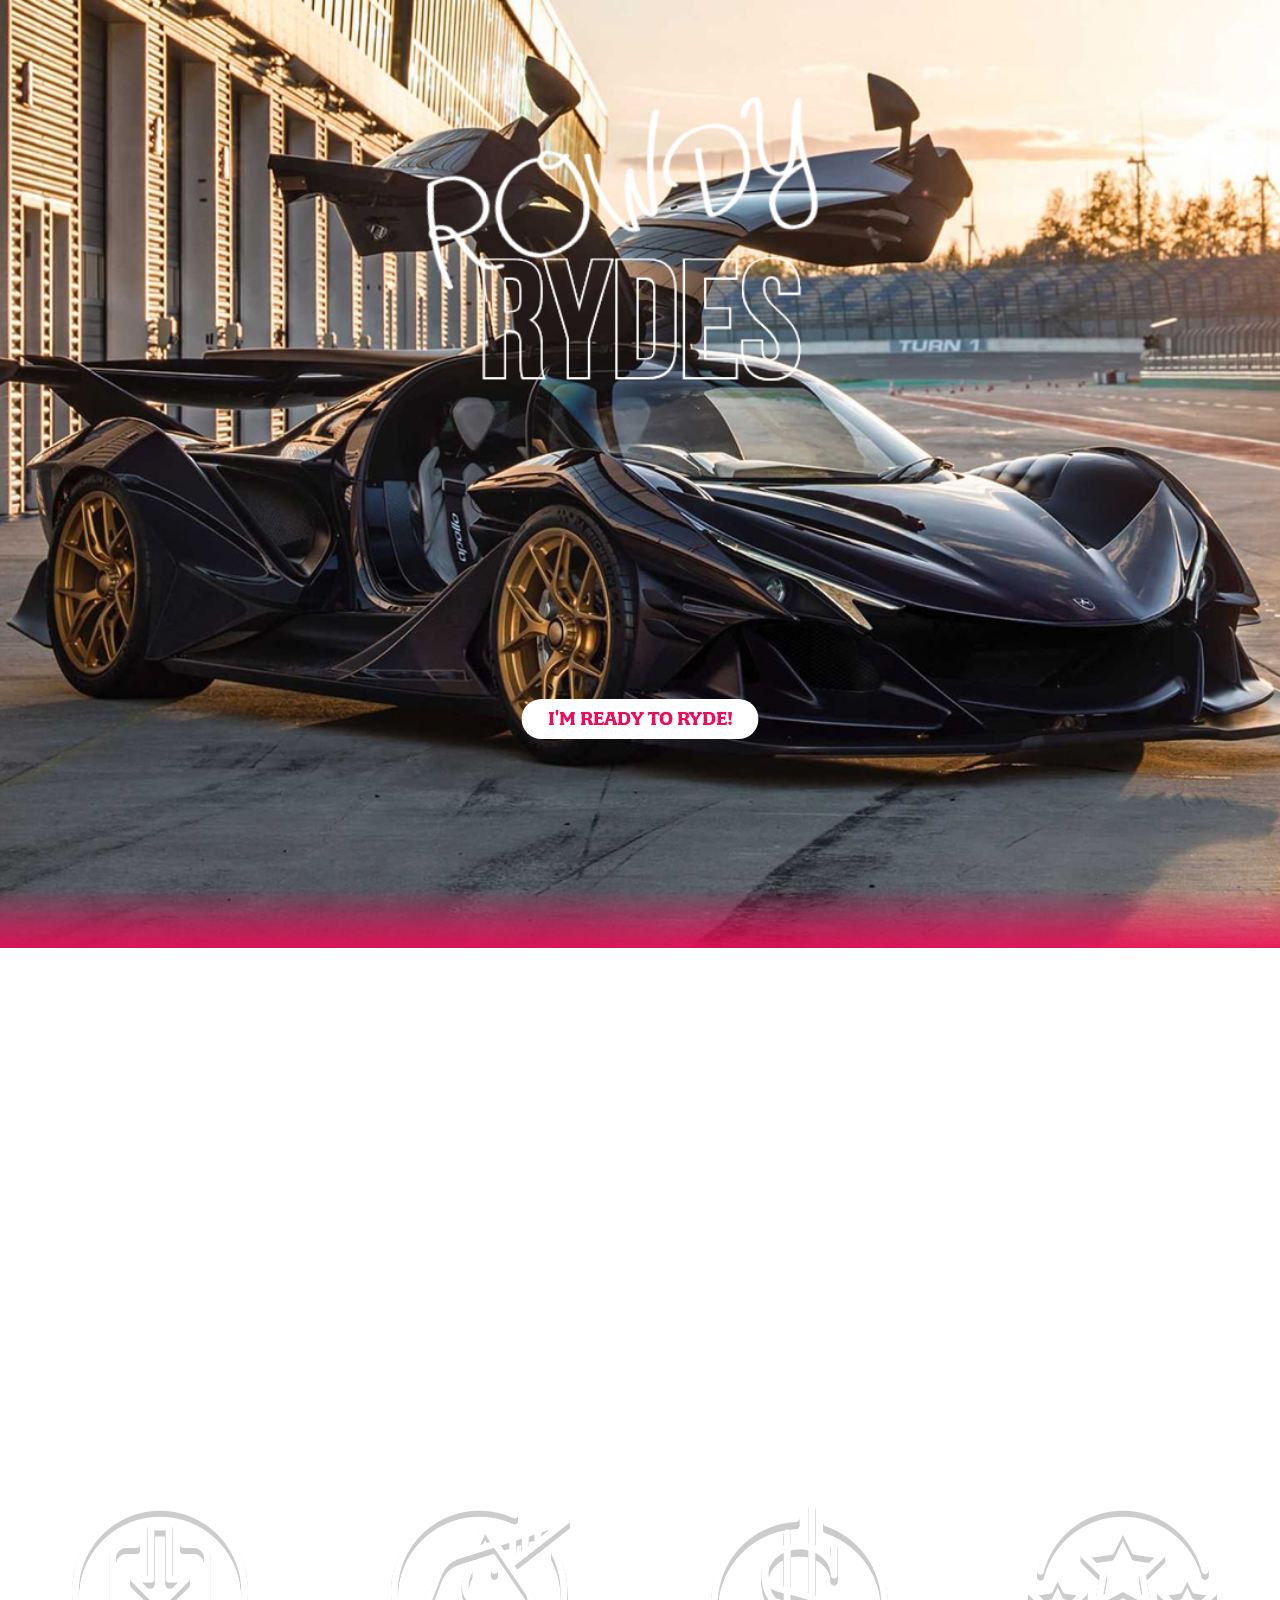
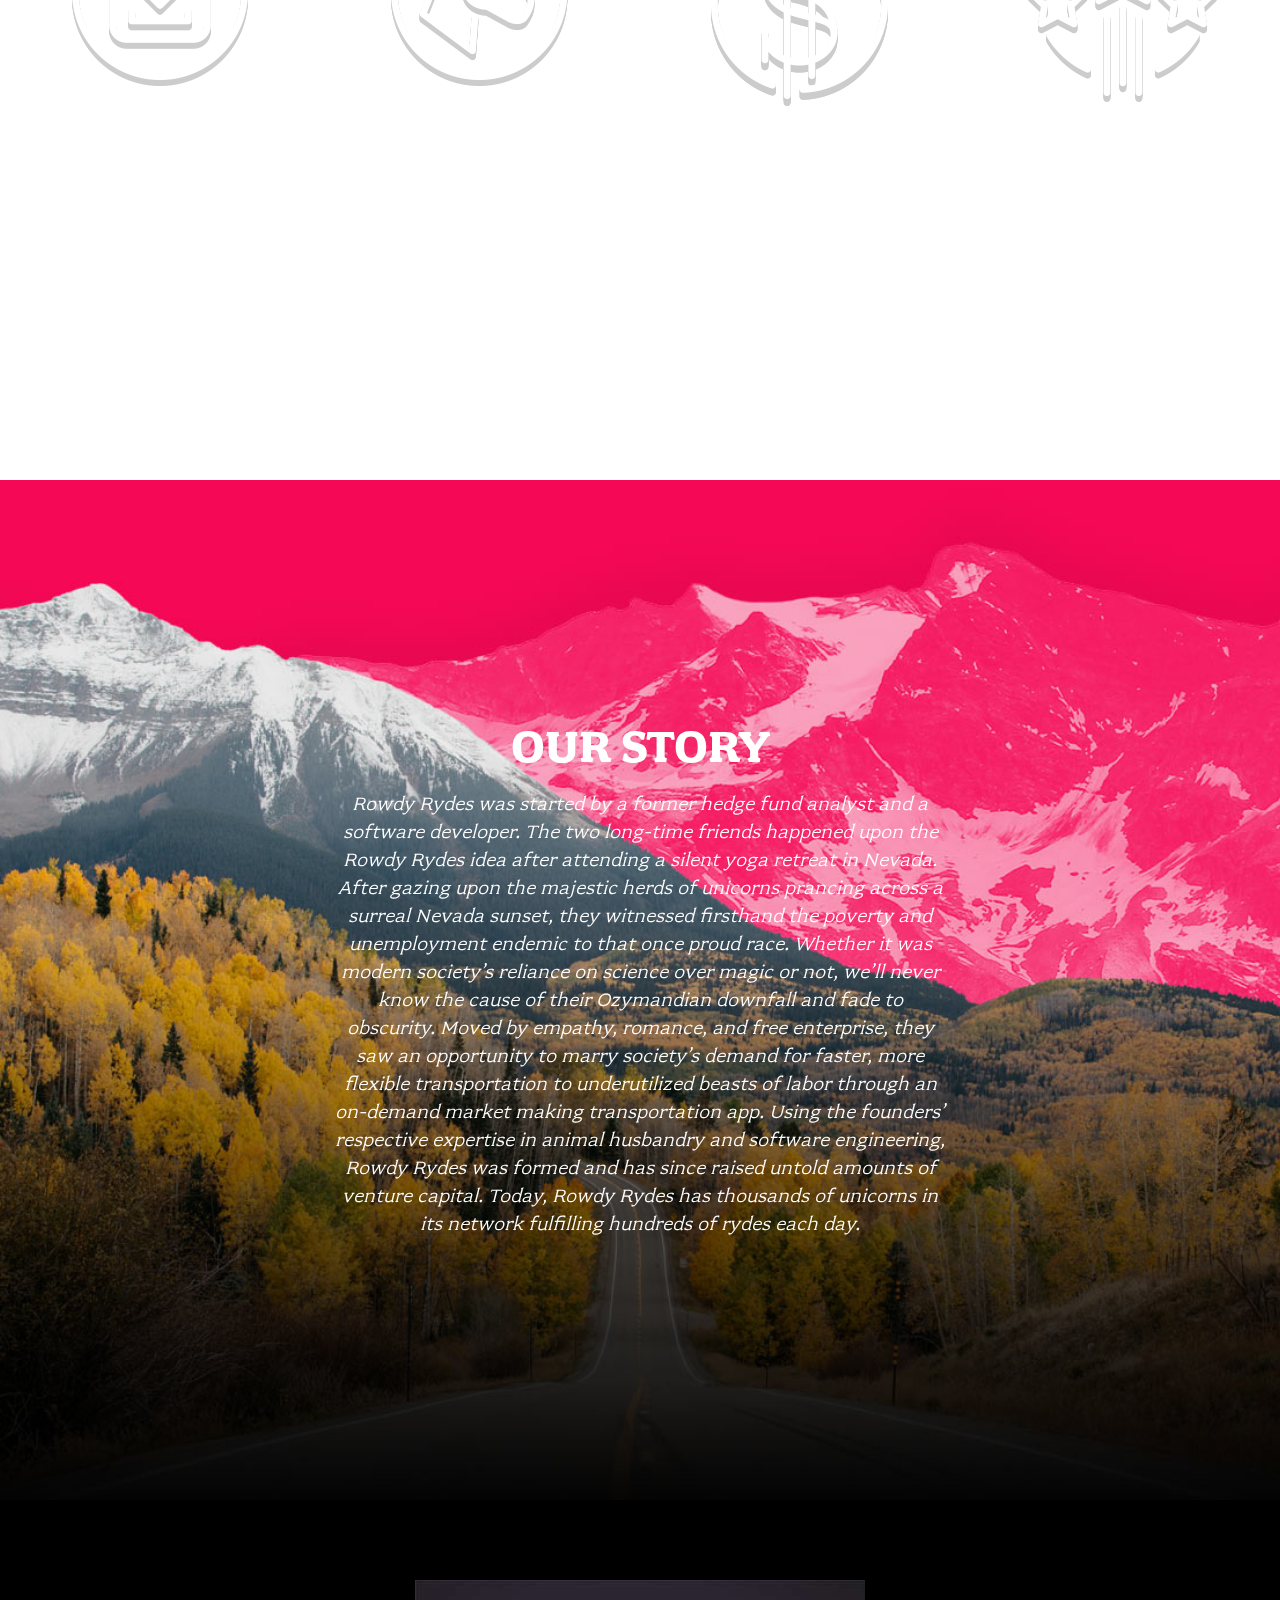
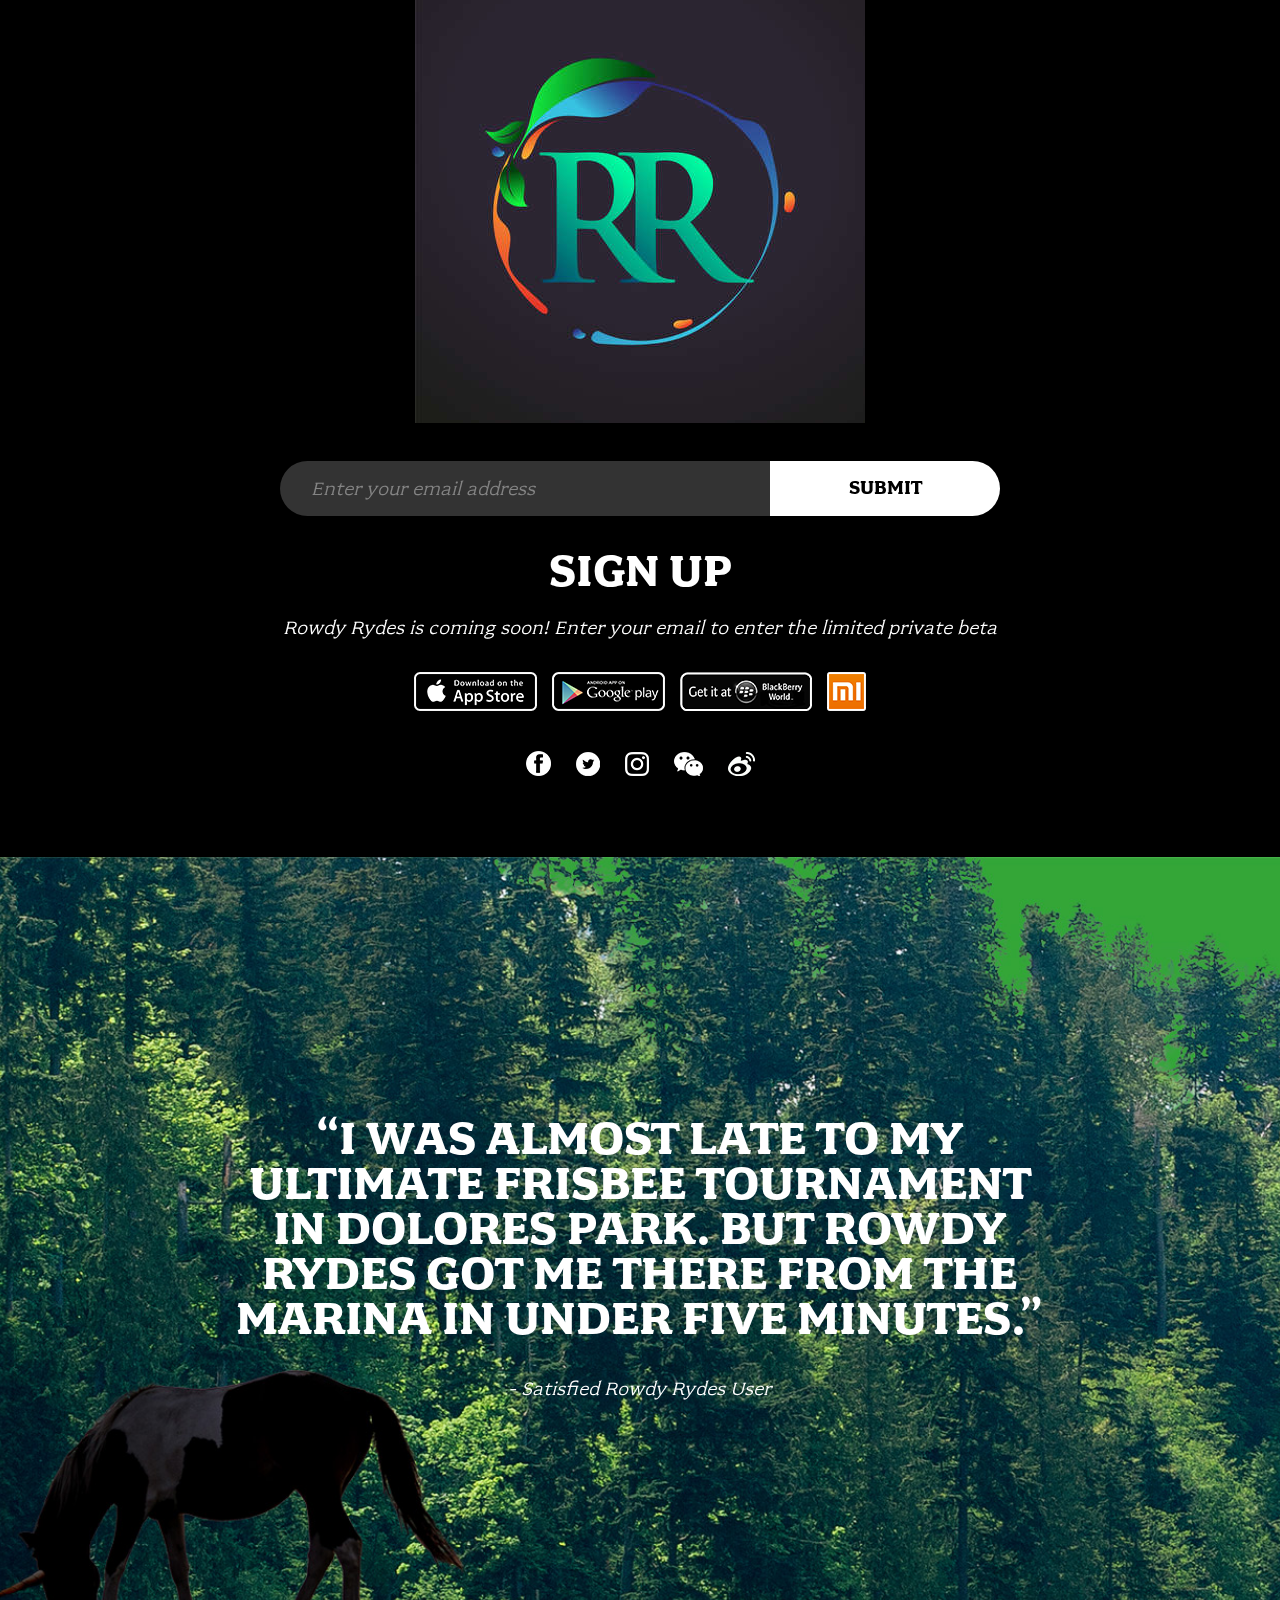
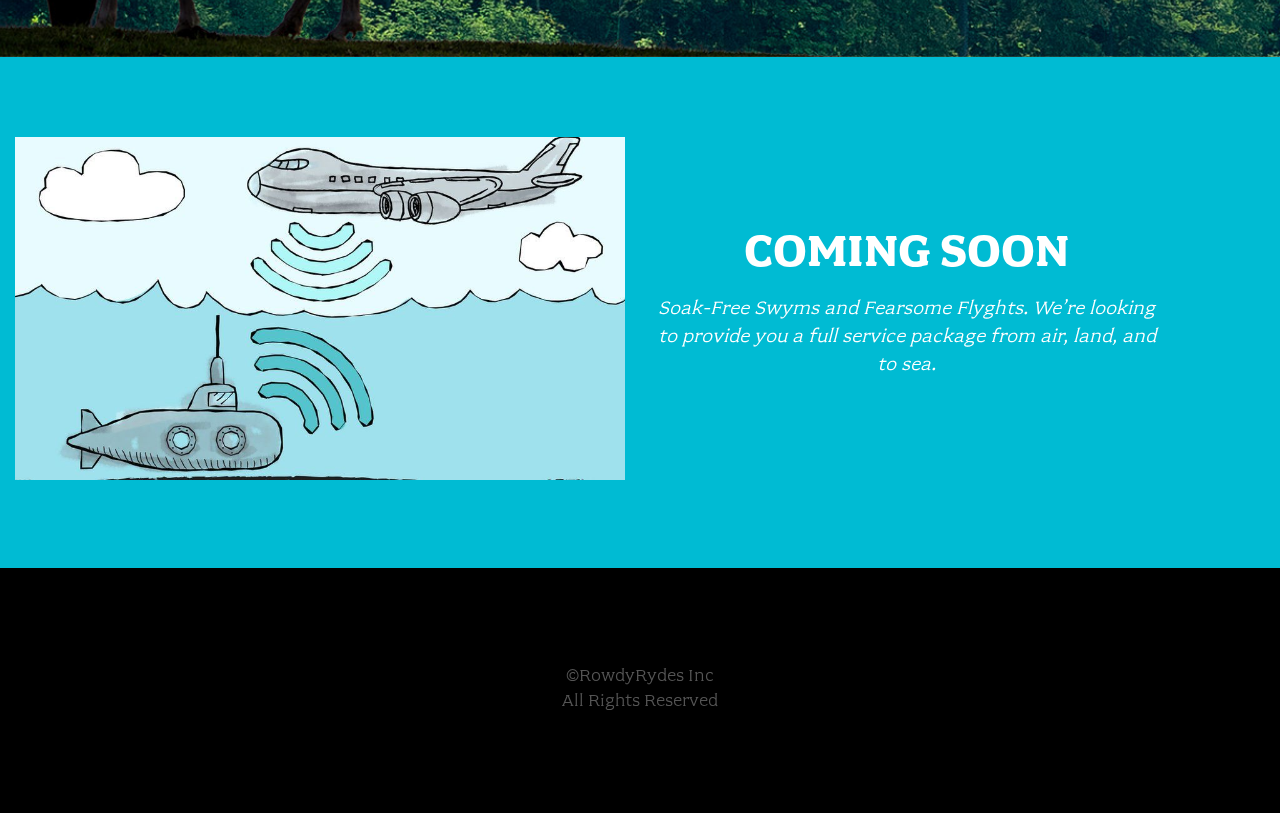
==== commit 7a498123: "excited for this, changing the disgusting pink to a nice black that fades in better. Also some HTML " ====
--- a/index.html
+++ b/index.html
@@ -32,7 +32,7 @@
     <div class="row column large-9 xlarge-6 xxlarge-4">
       <h2 class="section-title">How Does This Work?</h2>
       <p class="content">
-        In today’s fast paced world, you’ve got places you need to be but not enough time in your jam packed schedule. Wouldn’t it be nice if there were a transportation service that changed the way you get around daily? Introducing Rowdy Rydes, an innovative transportation service that helps people get to their destination faster while letting drivers earn money by making only a few detours on the way to places they were heading anyways. Getting started is as easy as tapping a button in our app.
+        In today’s fast paced world, you’ve got places you need to be but not enough time in your jam packed schedule. Wouldn’t it be nice if there were a transportation service that changed the way you get around daily? Introducing Rowdy Rydes, an innovative transportation service that helps people get to their destination faster while letting drivers earn money efficiently. Drivers can post their pre-planned destination and departure time, picking up nearby riders while making money on the way to a destination they were already going to be driving to. We minimize time spent for both riders and drivers! Getting started is as easy as tapping a button in our app.
       </p>
     </div>
 
@@ -53,7 +53,7 @@
 
       <div class="column">
         <div class="home-about-block">
-          <h3 class="title icon-price">Pick A Price, Driver</h3>
+          <h3 class="title icon-price">Drivers pick Prices</h3>
           <p class="content">If you are a driver, pick the minimum valuation you're willing to make a detour for and your post is set up. The only surge is the acceleration you get when taking off with your ryders.</p>
         </div>
       </div>
@@ -66,7 +66,7 @@
       </div>
     </div>
   </section>
-  
+
   <section class="home-story">
     <div class="row column large-9 xlarge-6 xxlarge-4">
       <h2 class="section-title">Our Story</h2>
--- a/css/main.css
+++ b/css/main.css
@@ -1944,7 +1944,7 @@
     }
 }
 .home-about{
-    background:#f50856;
+    background:#f5085700;
     color:#fff;
     padding:5rem 0;
     text-align:center
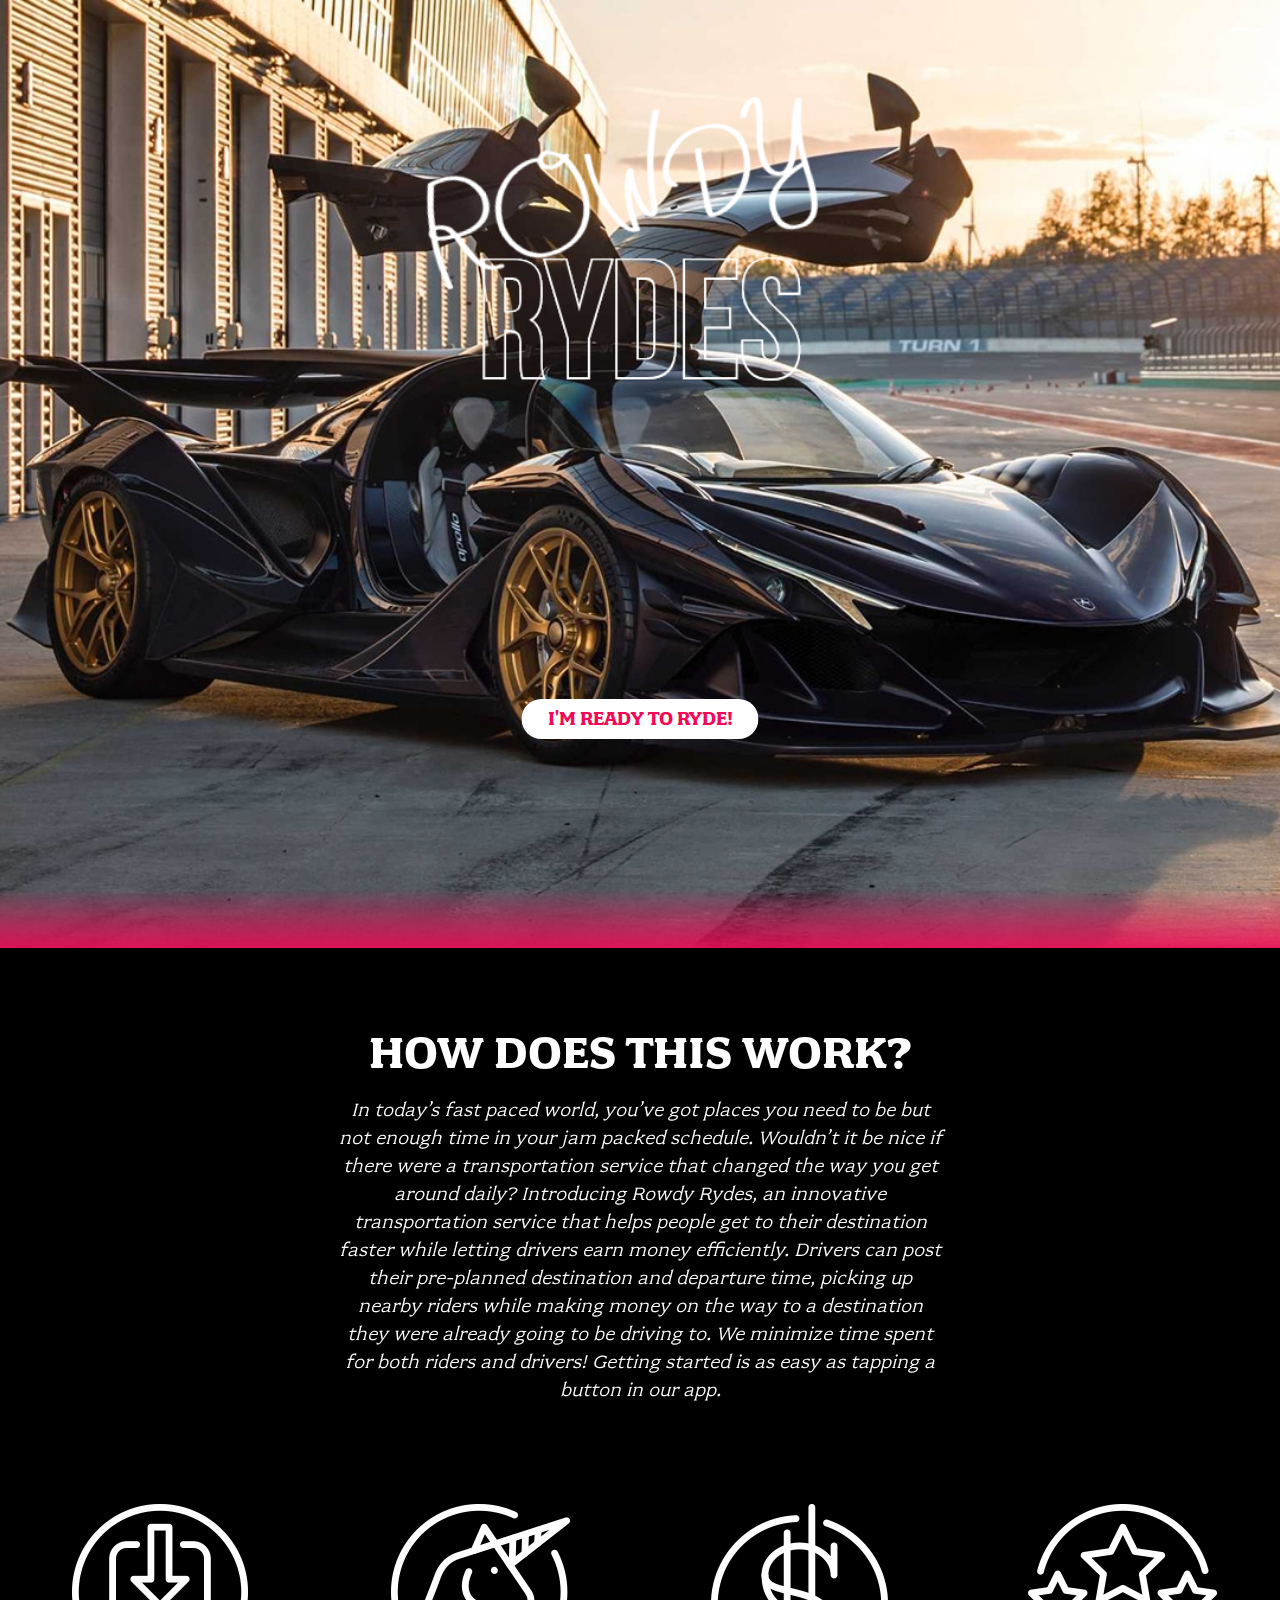
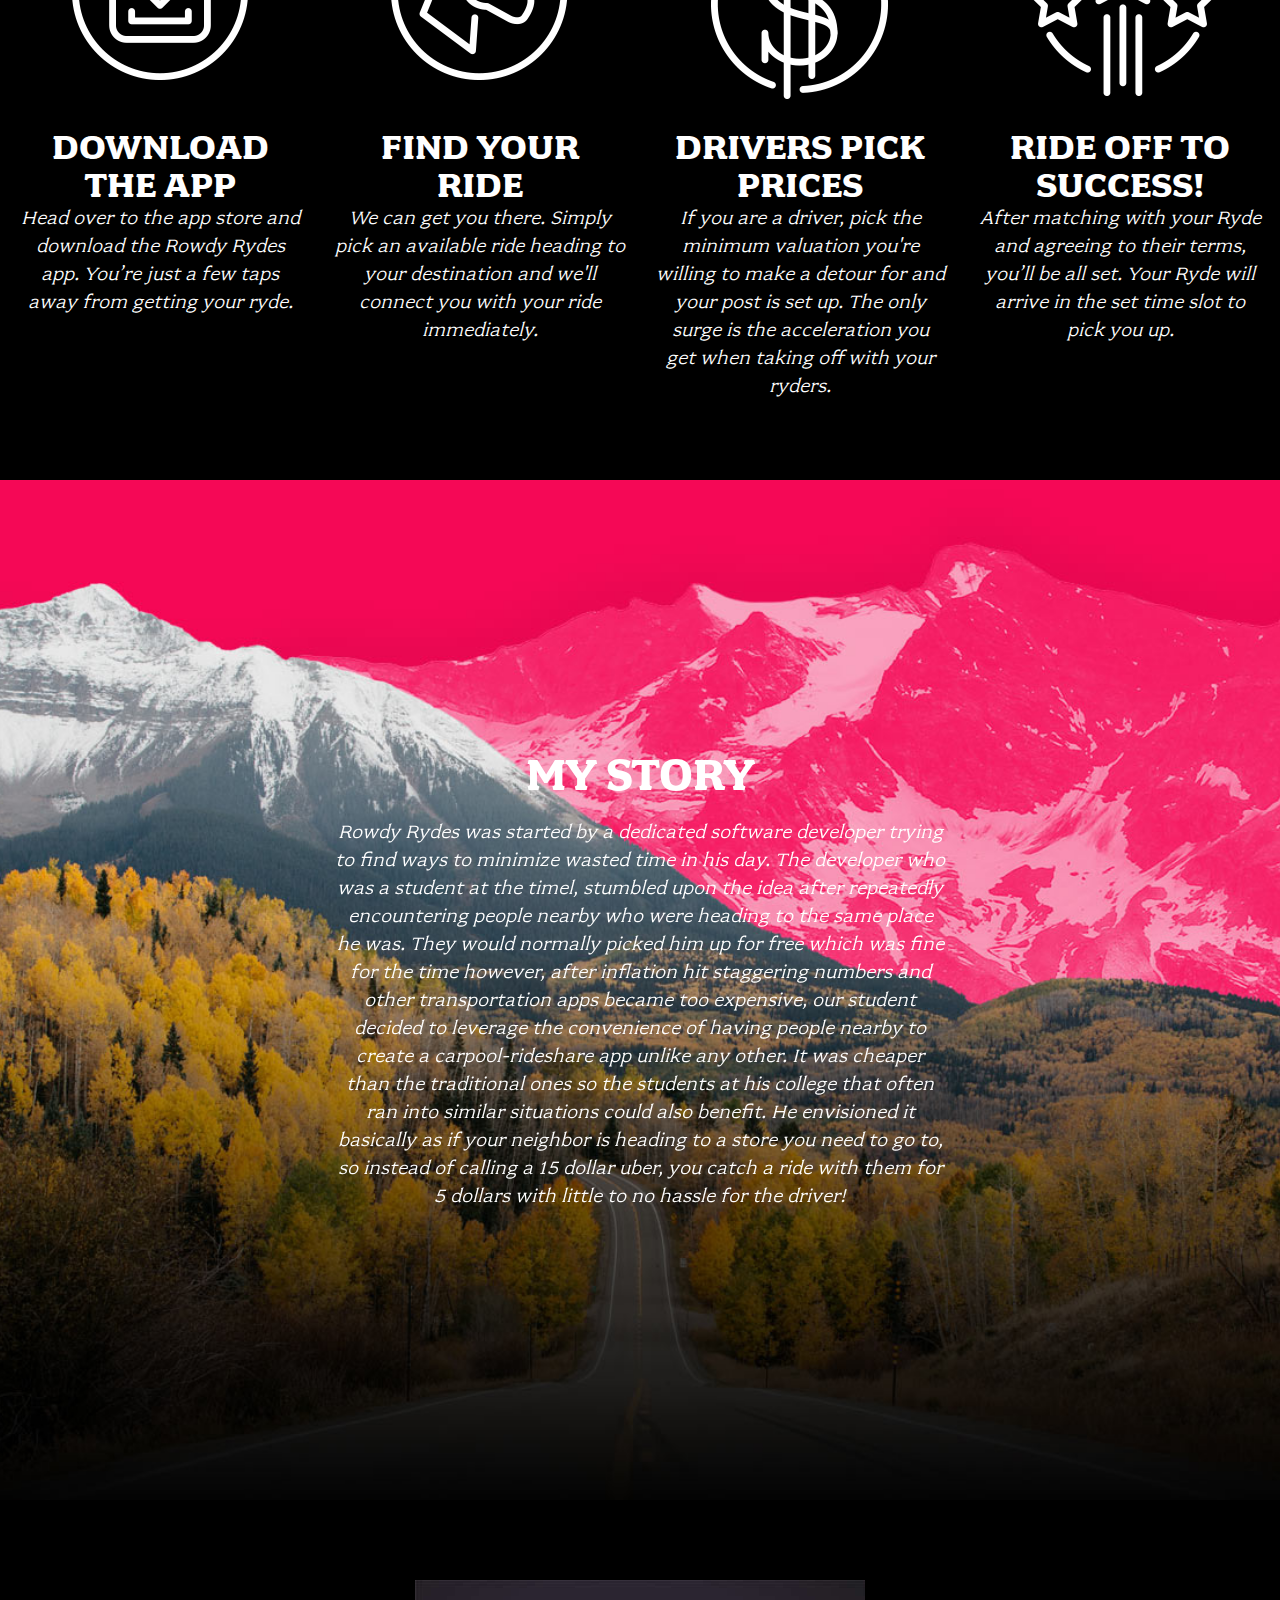
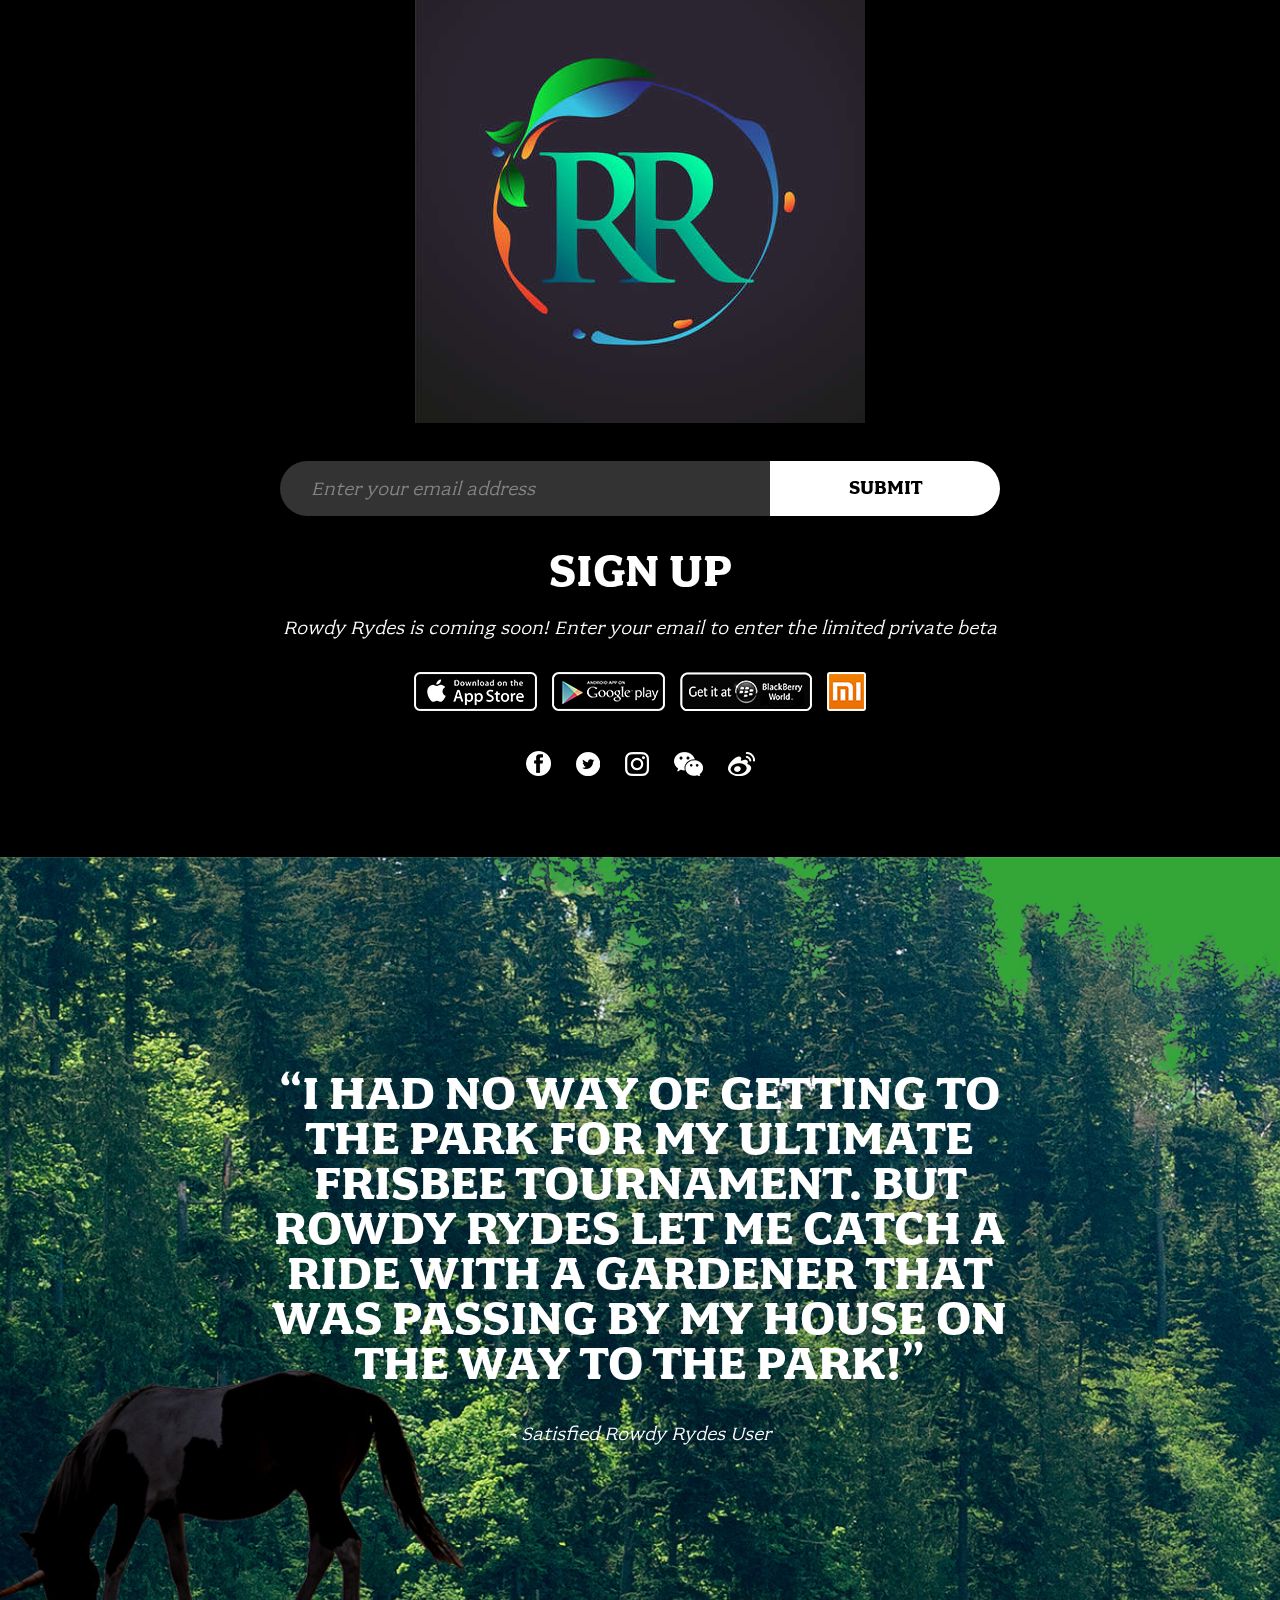
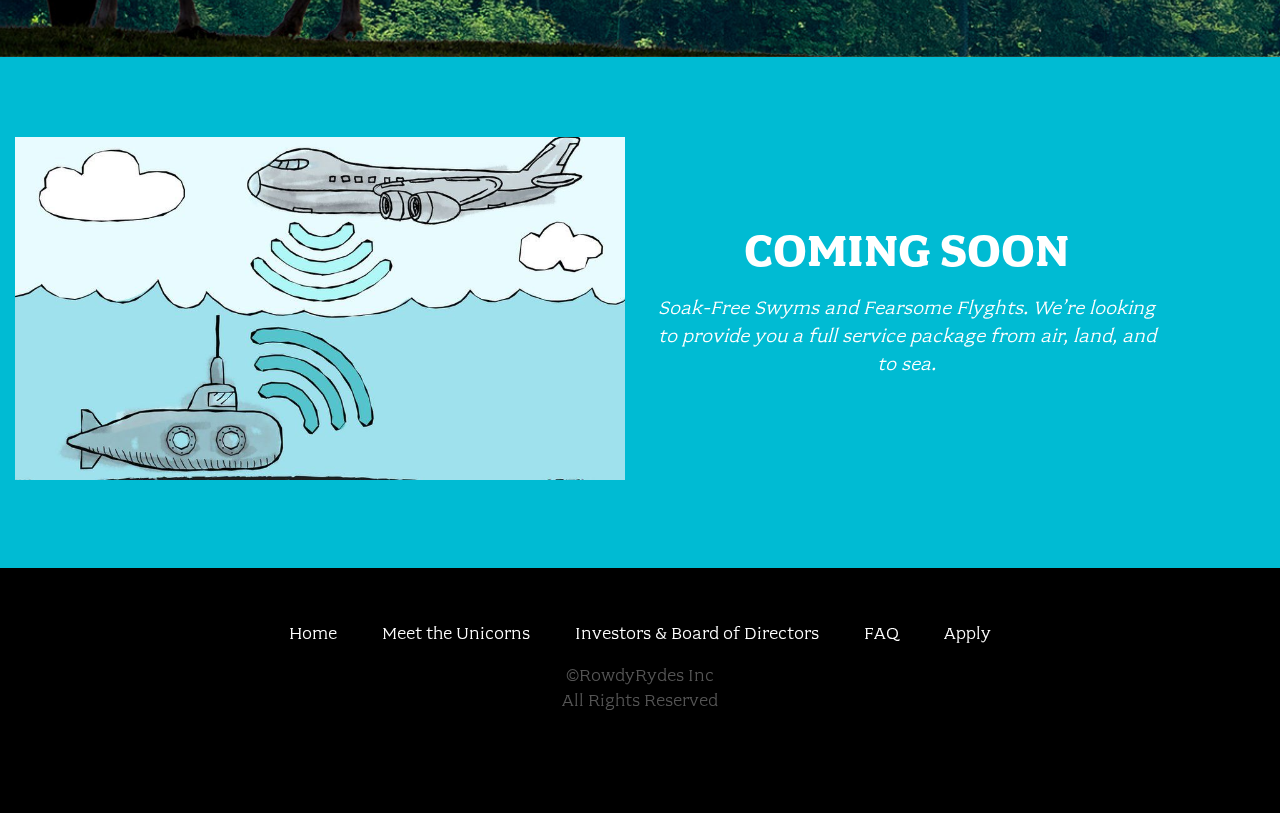
==== commit cf515f92: "html updates" ====
--- a/index.html
+++ b/index.html
@@ -69,9 +69,9 @@
 
   <section class="home-story">
     <div class="row column large-9 xlarge-6 xxlarge-4">
-      <h2 class="section-title">Our Story</h2>
+      <h2 class="section-title">My Story</h2>
       <p class="content">
-        Rowdy Rydes was started by a former hedge fund analyst and a software developer. The two long-time friends happened upon the Rowdy Rydes idea after attending a silent yoga retreat in Nevada. After gazing upon the majestic herds of unicorns prancing across a surreal Nevada sunset, they witnessed firsthand the poverty and unemployment endemic to that once proud race. Whether it was modern society’s reliance on science over magic or not, we’ll never know the cause of their Ozymandian downfall and fade to obscurity. Moved by empathy, romance, and free enterprise, they saw an opportunity to marry society’s demand for faster, more flexible transportation to underutilized beasts of labor through an on-demand market making transportation app. Using the founders’ respective expertise in animal husbandry and software engineering, Rowdy Rydes was formed and has since raised untold amounts of venture capital. Today, Rowdy Rydes has thousands of unicorns in its network fulfilling hundreds of rydes each day.
+        Rowdy Rydes was started by a dedicated software developer trying to find ways to minimize wasted time in his day. The developer who was a student at the timel, stumbled upon the idea after repeatedly encountering people nearby who were heading to the same place he was. They would normally picked him up for free which was fine for the time however, after inflation hit staggering numbers and other transportation apps became too expensive, our student decided to leverage the convenience of having people nearby to create a carpool-rideshare app unlike any other. It was cheaper than the traditional ones so the students at his college that often ran into similar situations could also benefit. He envisioned it basically as if your neighbor is heading to a store you need to go to, so instead of calling a 15 dollar uber, you catch a ride with them for 5 dollars with little to no hassle for the driver!
       </p>
     </div>
   </section>
@@ -110,7 +110,7 @@
     <div class="row column medium-8 xxlarge-6">
       <div class="quote-wrap">
         <div class="quote">
-          “I was almost late to my ultimate frisbee tournament in DOLORES park. But Rowdy Rydes Got me there from the marina in under five minutes.”
+          “I had no way of getting to the park for my Ultimate Frisbee tournament. But Rowdy Rydes let me catch a ride with a gardener that was passing by my house on the way to the park!”
         </div>
         <div class="quoter">- Satisfied Rowdy Rydes User</div>
       </div>
--- a/css/main.css
+++ b/css/main.css
@@ -1887,7 +1887,7 @@
     }
 }
 .footer-nav a{
-    color:rgba(255, 255, 255, 0);
+    color:rgb(255, 255, 255);
     font-size:1.125rem
 }
 .footer-nav a:hover{
@@ -1944,7 +1944,7 @@
     }
 }
 .home-about{
-    background:#f5085700;
+    background:#000000;
     color:#fff;
     padding:5rem 0;
     text-align:center
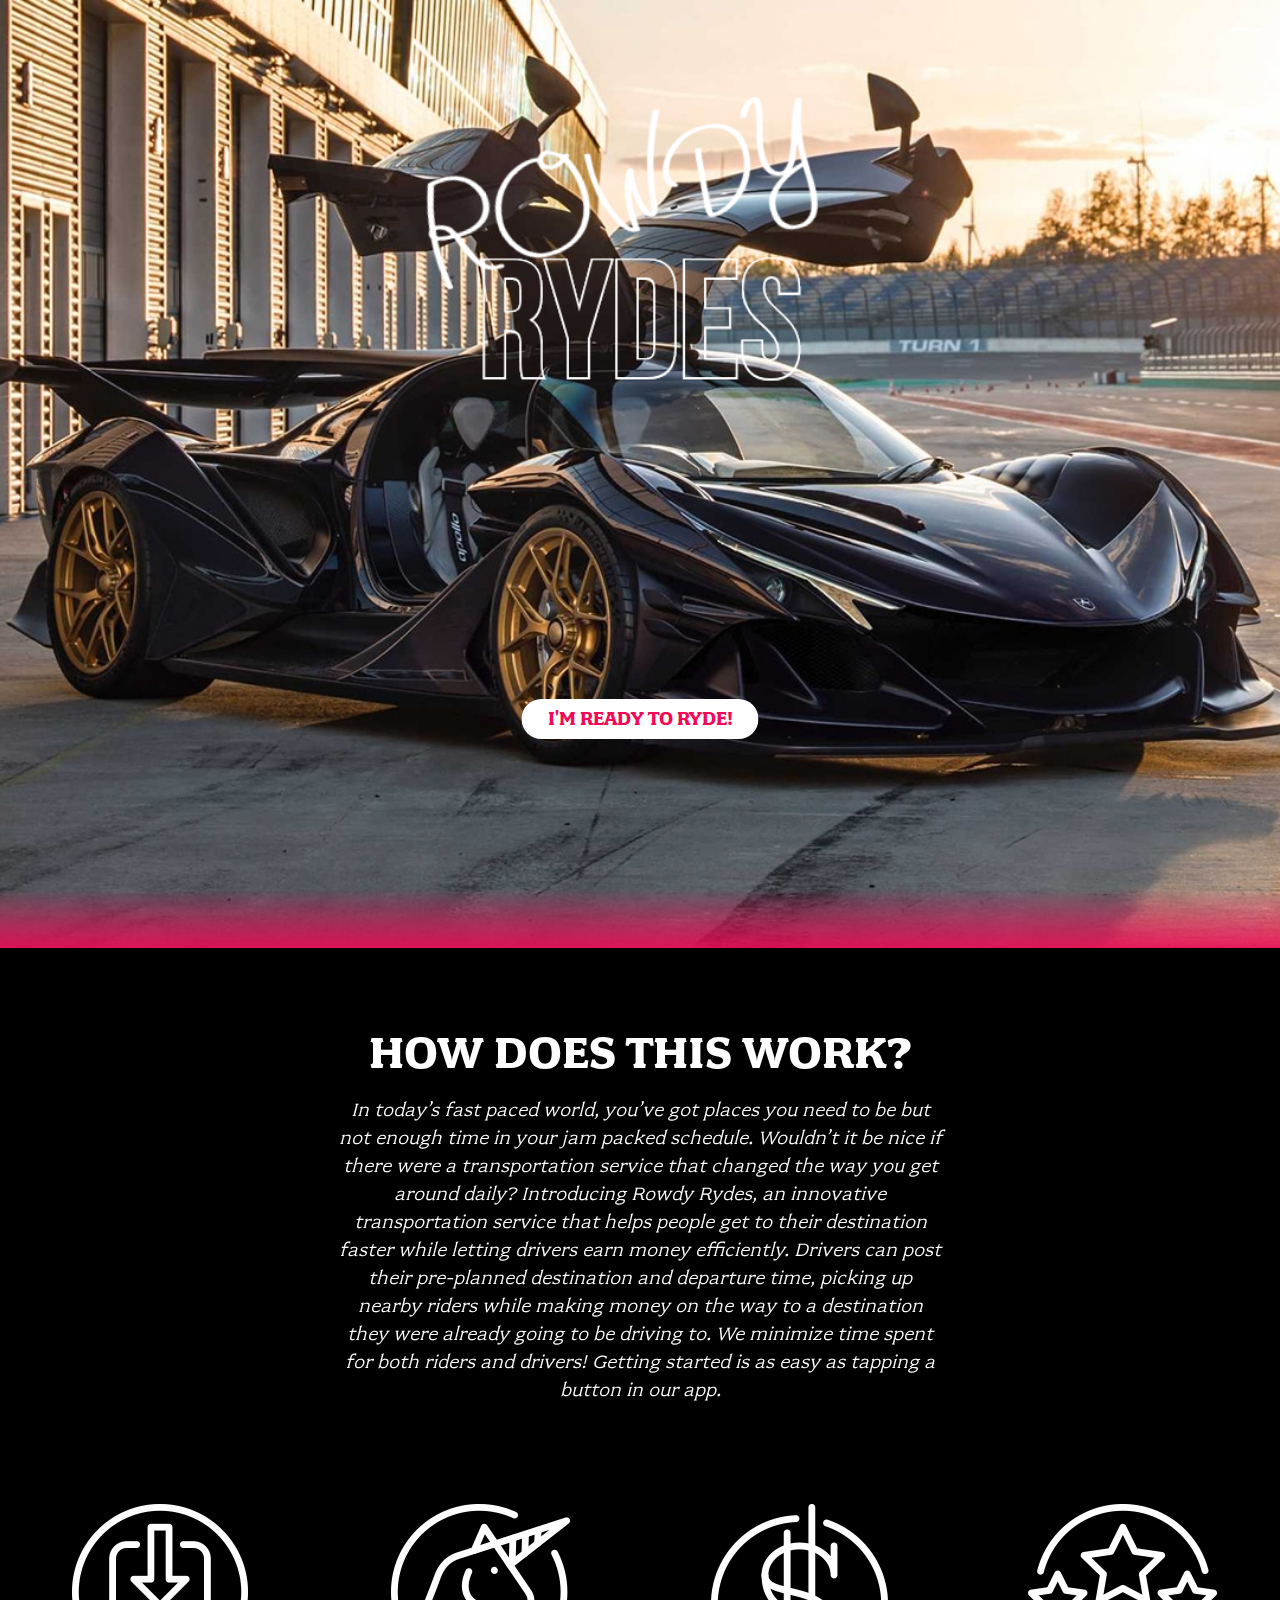
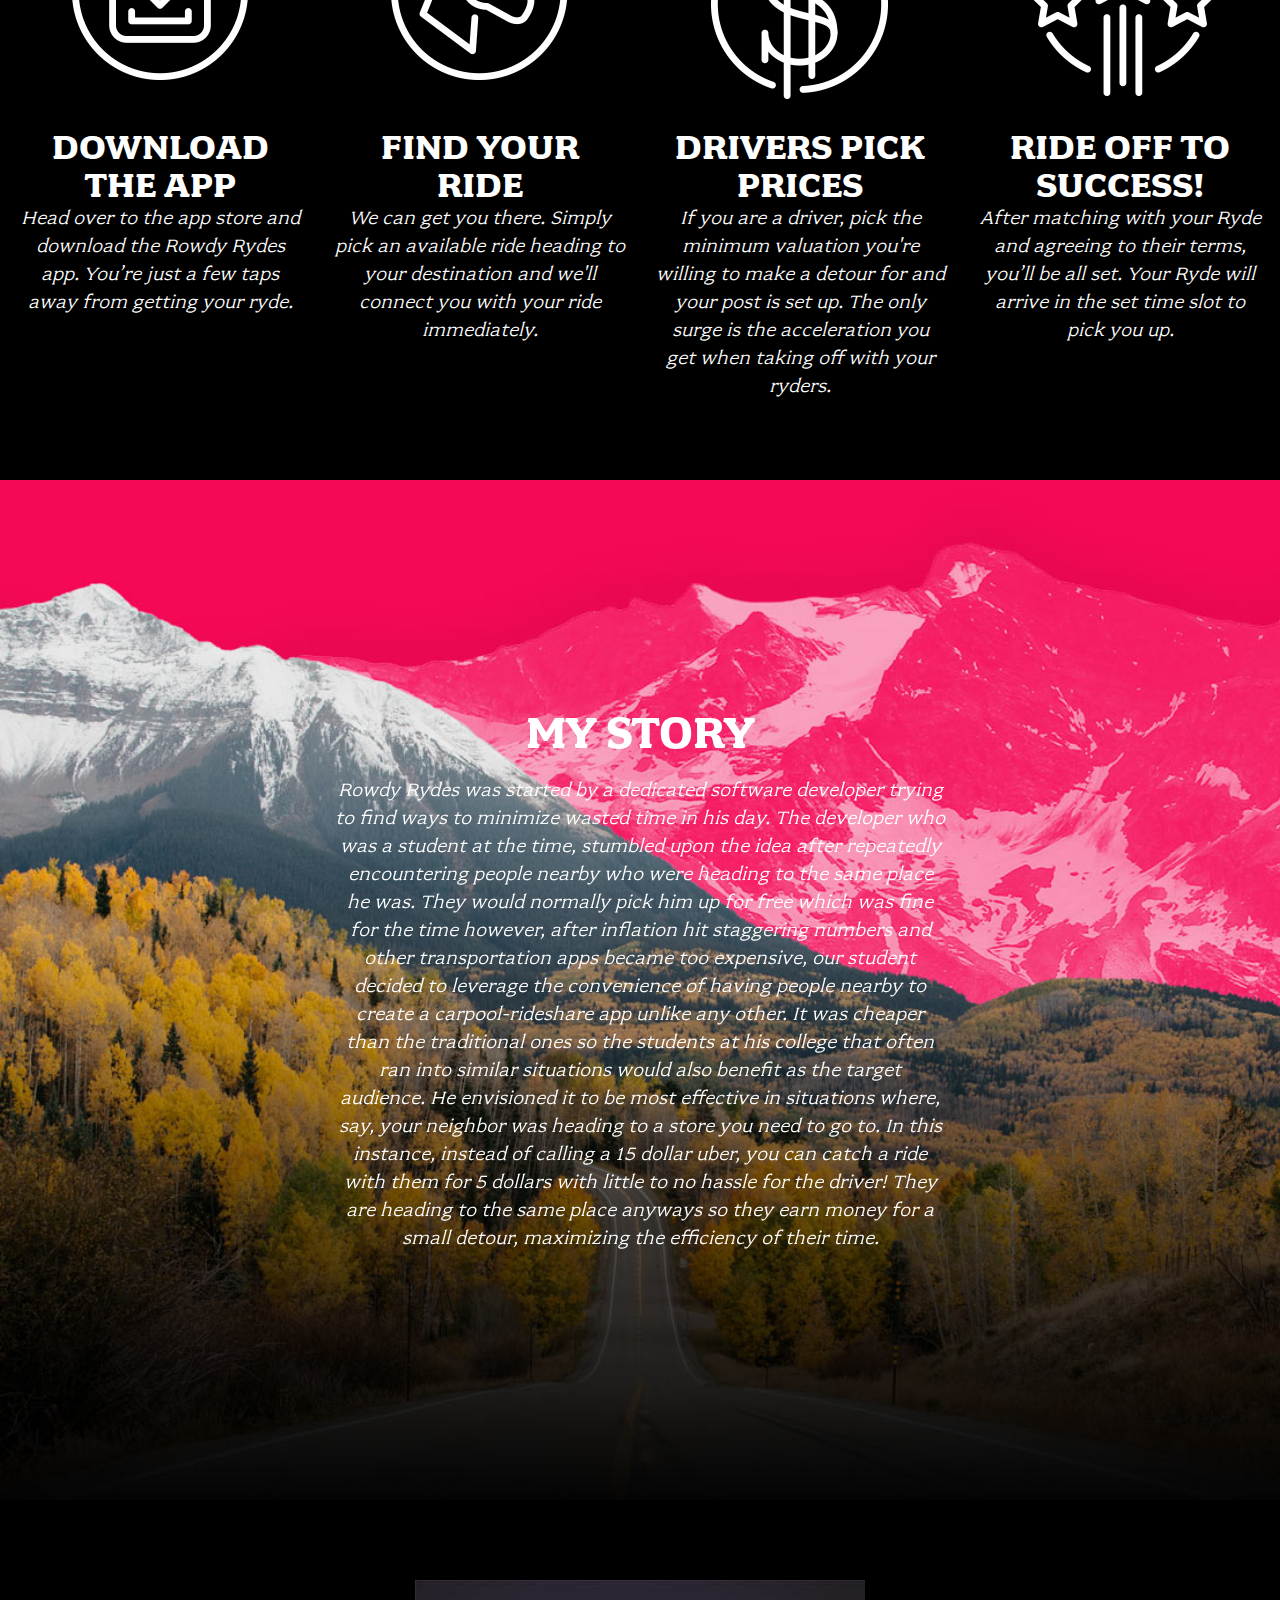
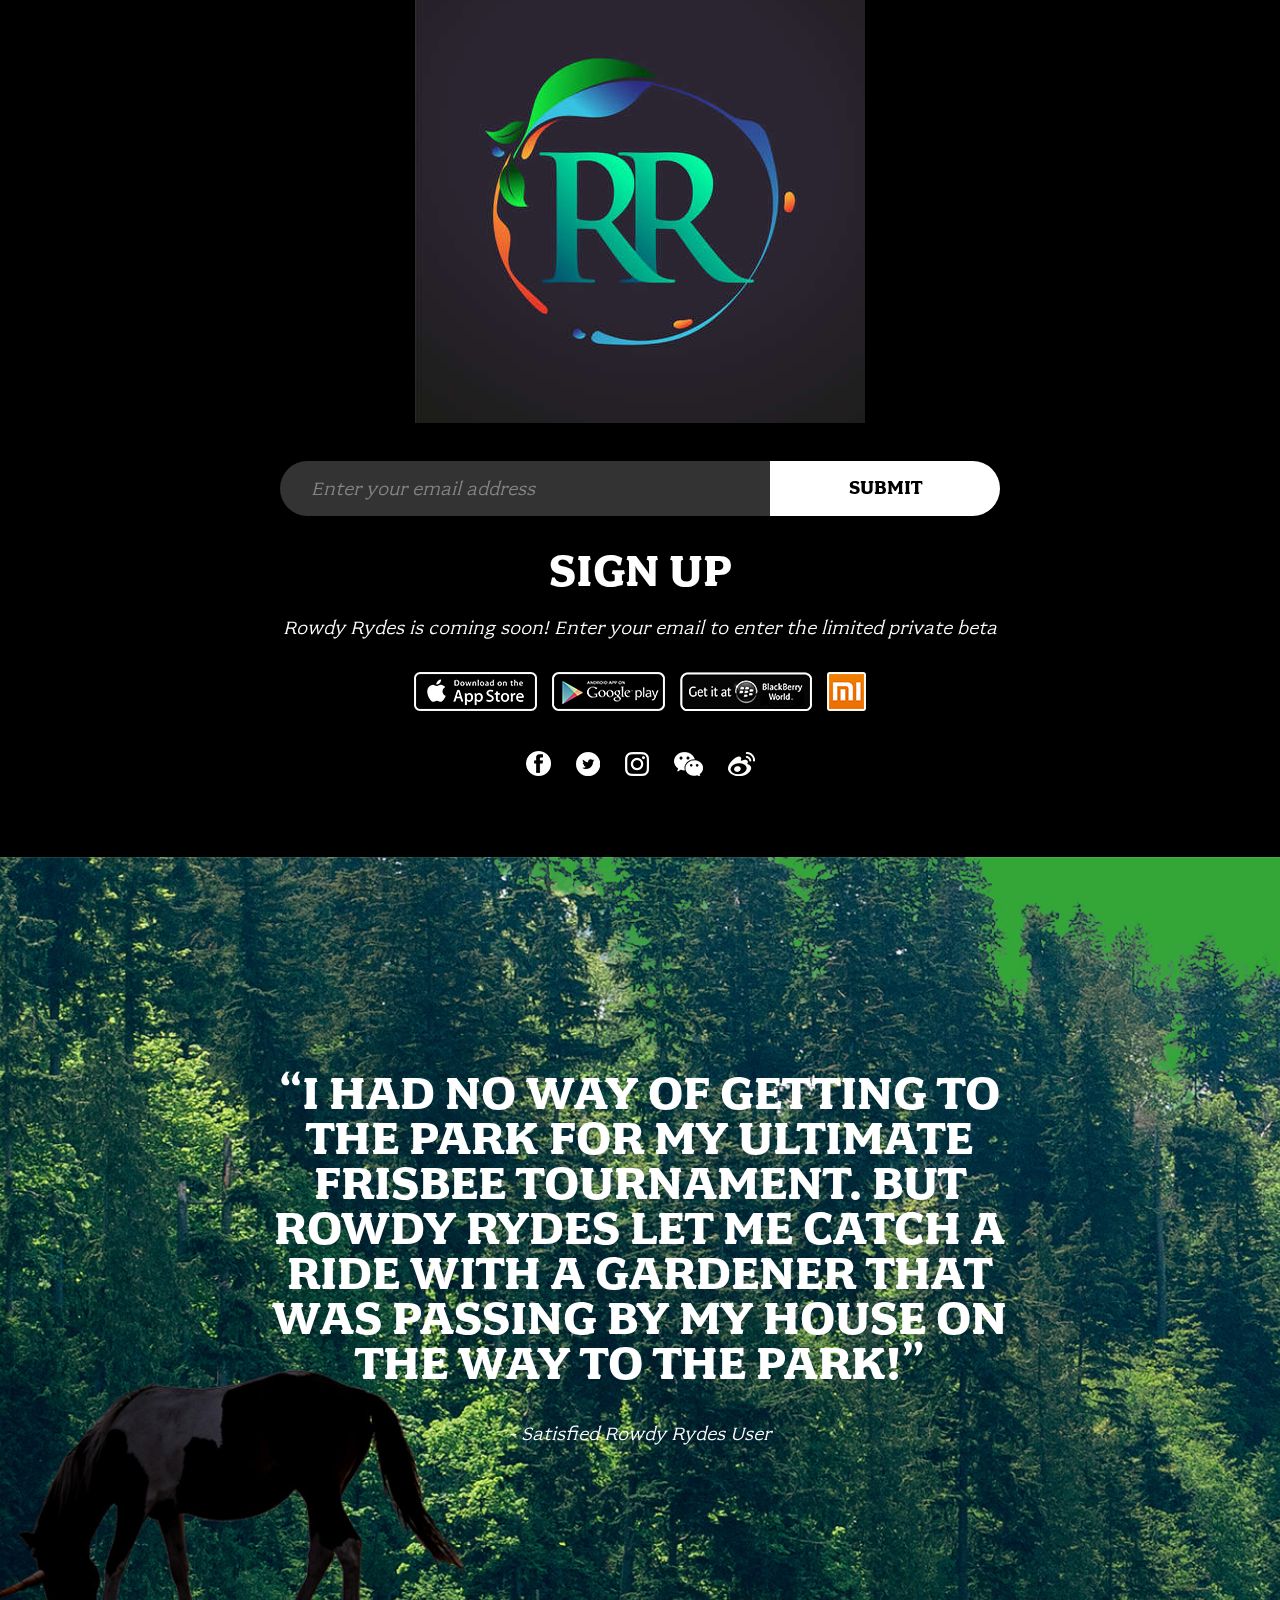
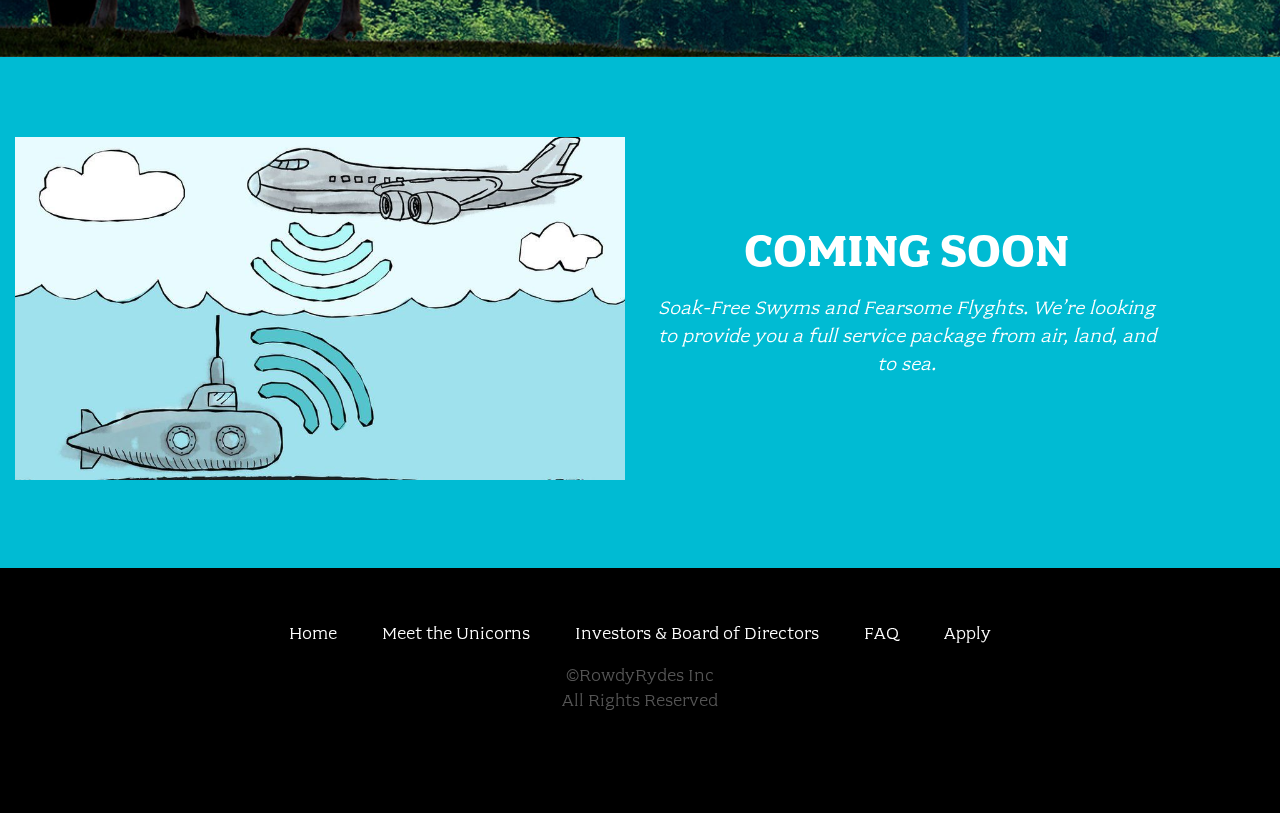
==== commit 457b6580: "more updates to html" ====
--- a/index.html
+++ b/index.html
@@ -71,7 +71,7 @@
     <div class="row column large-9 xlarge-6 xxlarge-4">
       <h2 class="section-title">My Story</h2>
       <p class="content">
-        Rowdy Rydes was started by a dedicated software developer trying to find ways to minimize wasted time in his day. The developer who was a student at the timel, stumbled upon the idea after repeatedly encountering people nearby who were heading to the same place he was. They would normally picked him up for free which was fine for the time however, after inflation hit staggering numbers and other transportation apps became too expensive, our student decided to leverage the convenience of having people nearby to create a carpool-rideshare app unlike any other. It was cheaper than the traditional ones so the students at his college that often ran into similar situations could also benefit. He envisioned it basically as if your neighbor is heading to a store you need to go to, so instead of calling a 15 dollar uber, you catch a ride with them for 5 dollars with little to no hassle for the driver!
+        Rowdy Rydes was started by a dedicated software developer trying to find ways to minimize wasted time in his day. The developer who was a student at the time, stumbled upon the idea after repeatedly encountering people nearby who were heading to the same place he was. They would normally pick him up for free which was fine for the time however, after inflation hit staggering numbers and other transportation apps became too expensive, our student decided to leverage the convenience of having people nearby to create a carpool-rideshare app unlike any other. It was cheaper than the traditional ones so the students at his college that often ran into similar situations would also benefit as the target audience. He envisioned it to be most effective in situations where, say, your neighbor was heading to a store you need to go to. In this instance, instead of calling a 15 dollar uber, you can catch a ride with them for 5 dollars with little to no hassle for the driver! They are heading to the same place anyways so they earn money for a small detour, maximizing the efficiency of their time.
       </p>
     </div>
   </section>
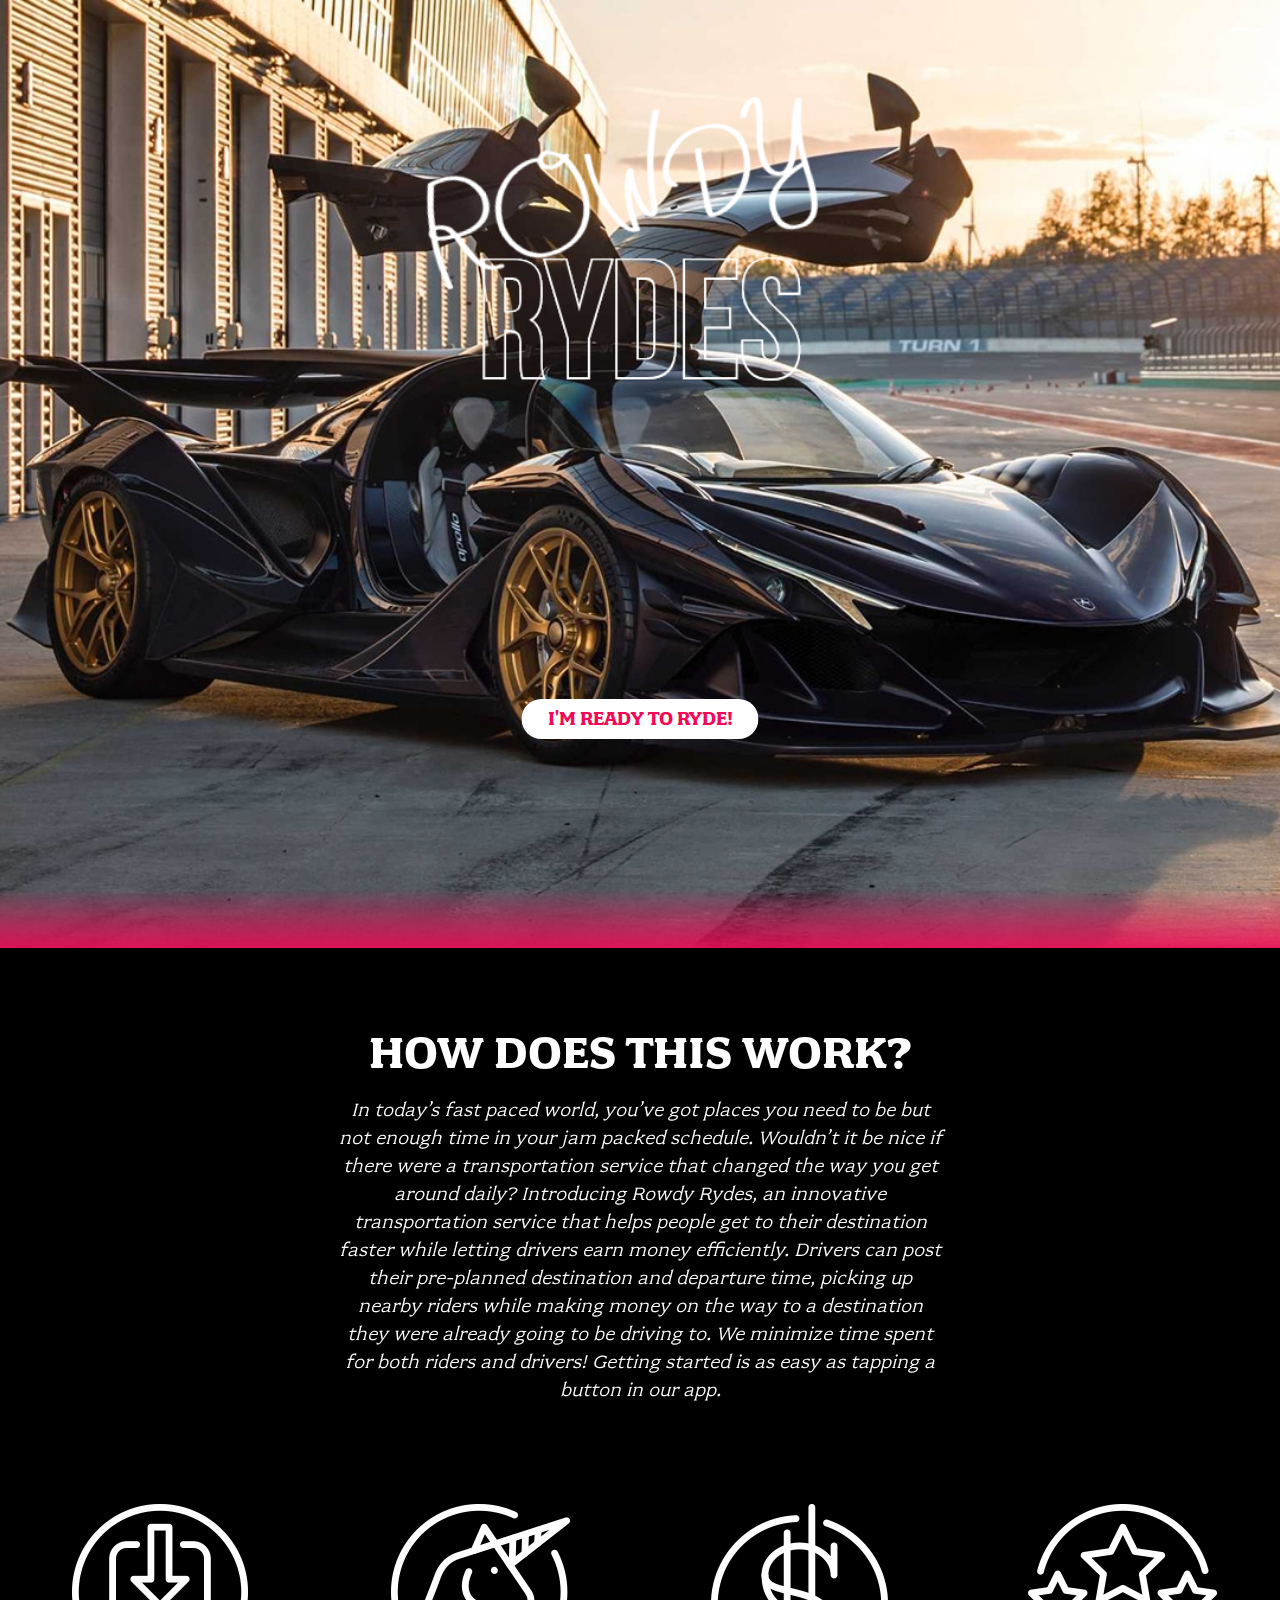
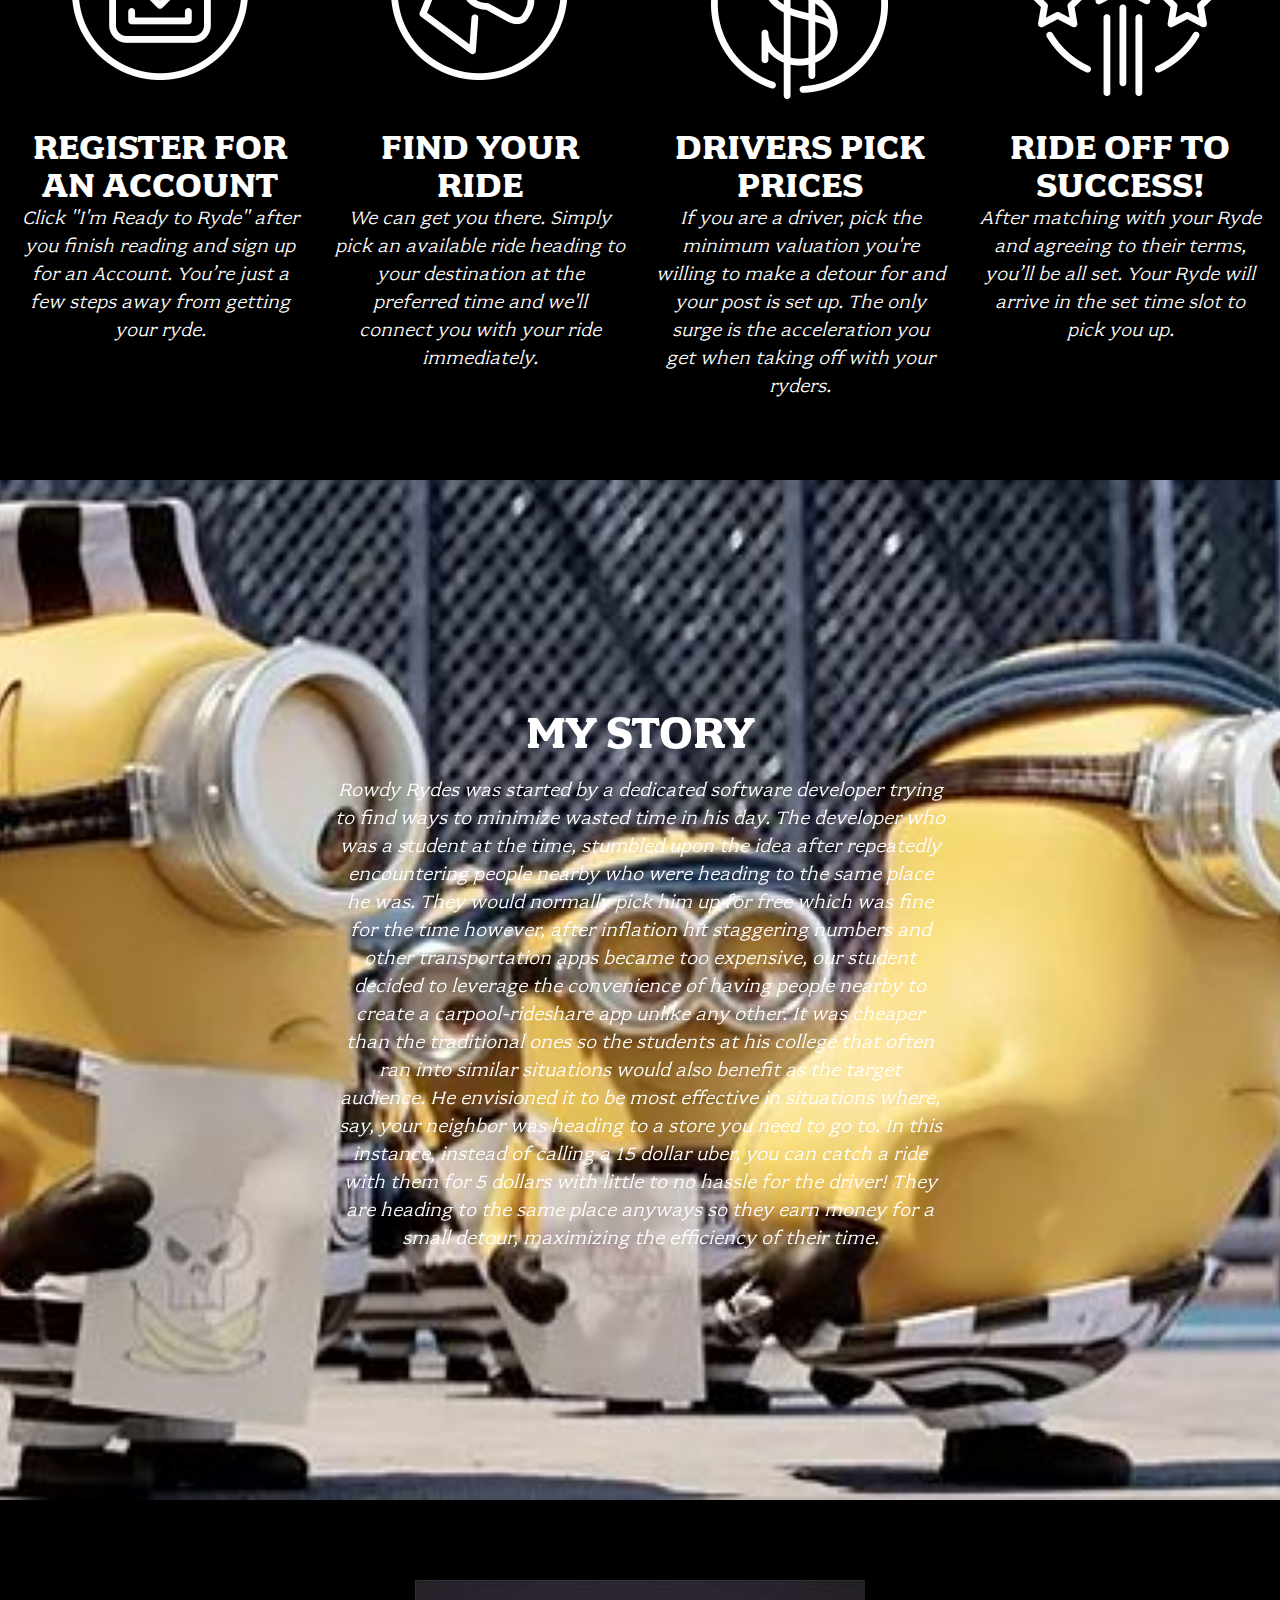
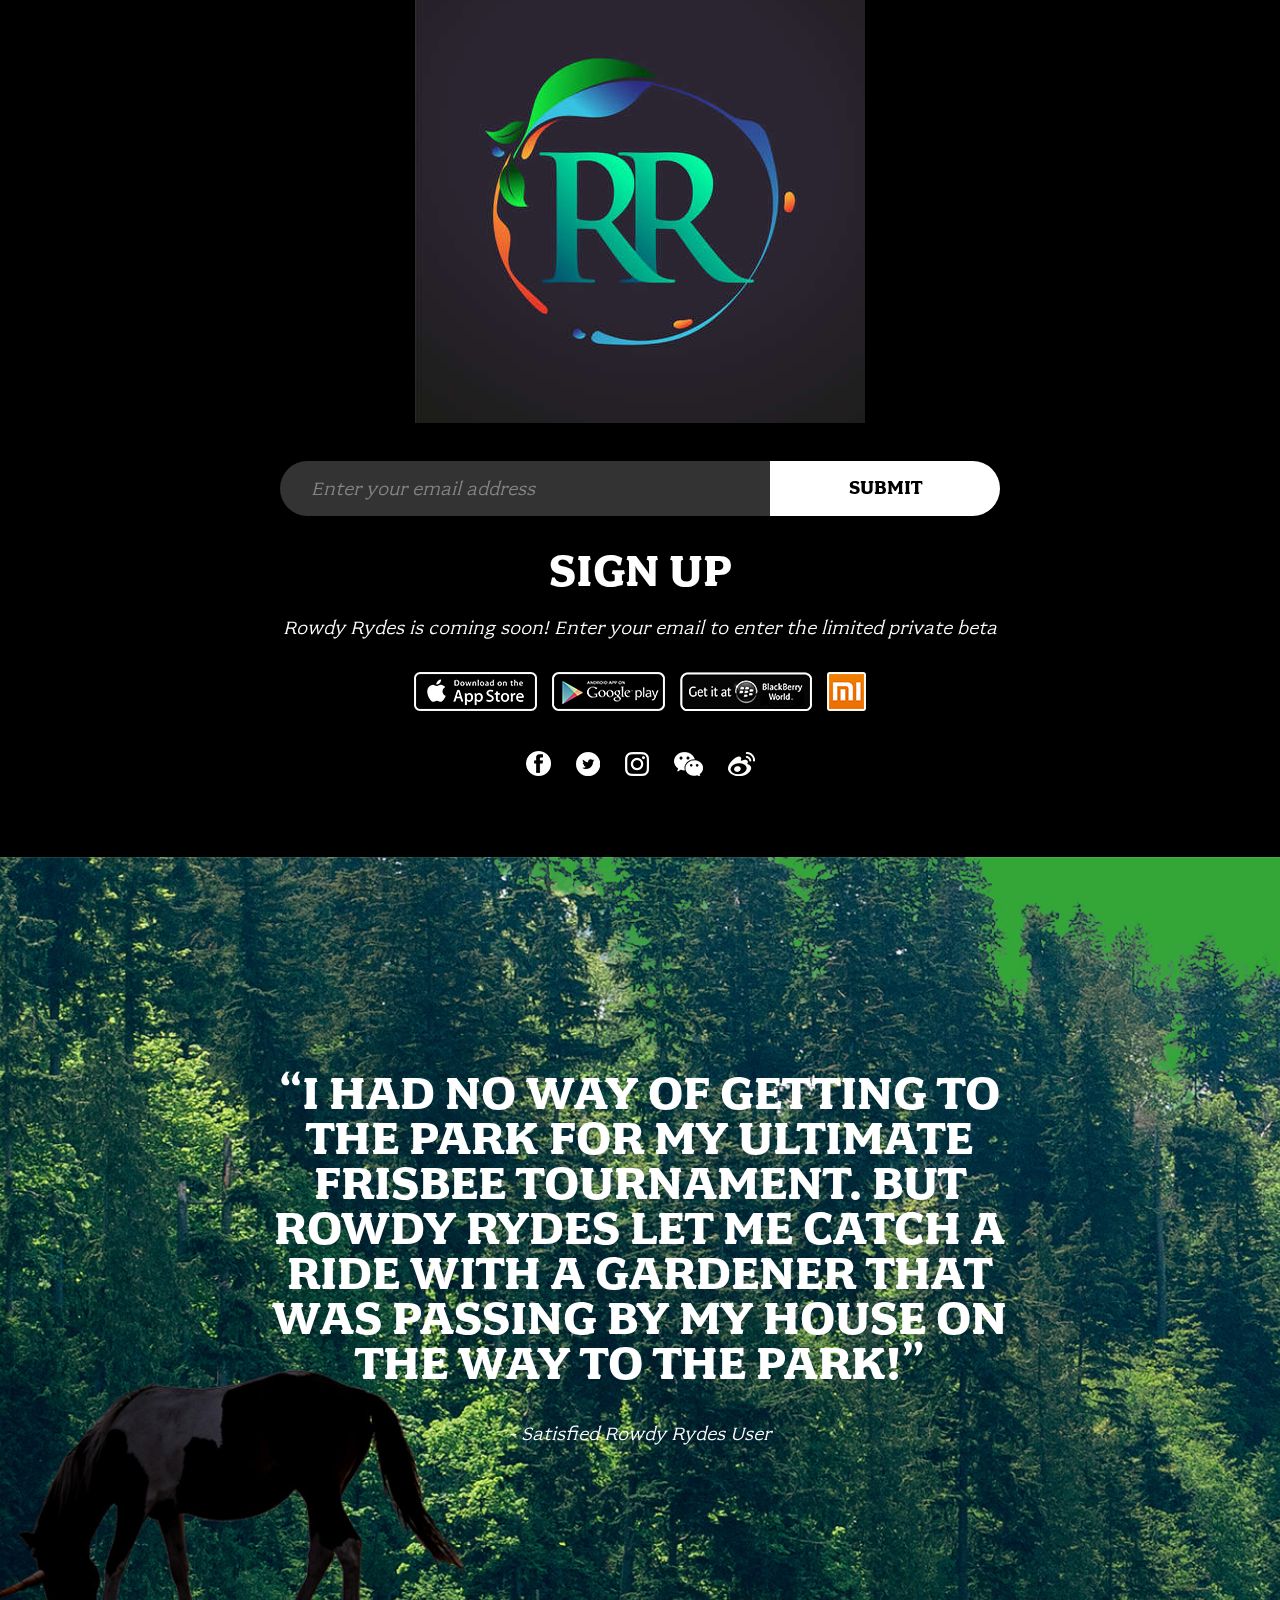
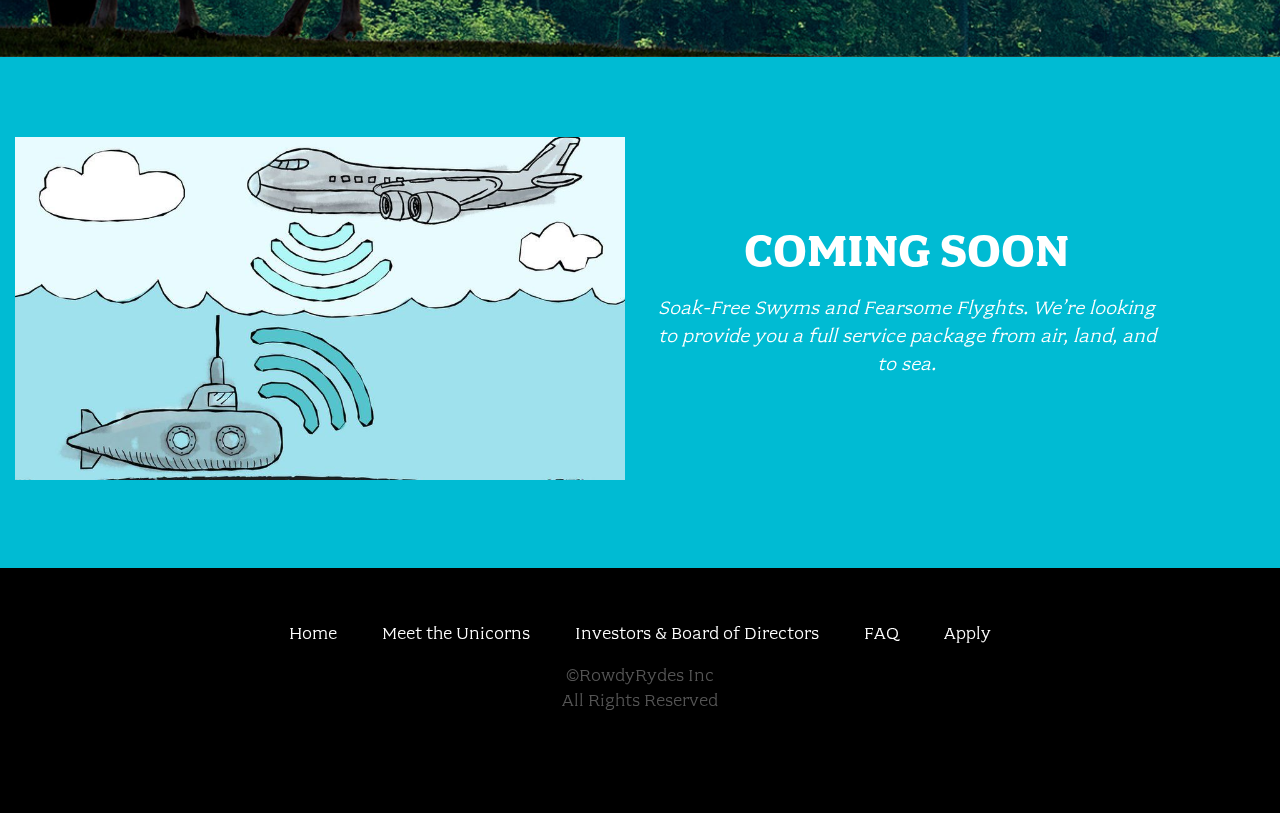
==== commit 35b144a9: "more html changes" ====
--- a/index.html
+++ b/index.html
@@ -5,6 +5,7 @@
   <meta name="description" content="">
   <meta name="viewport" content="width=device-width, initial-scale=1">
   <title>Rowdy Rydes - Rydes of the Future!</title>
+  <link rel="icon" href="favicon.jpeg" type="jpeg">
 
   <link rel="stylesheet" href="css/font.css">
   <link rel="stylesheet" href="css/main.css">
@@ -39,15 +40,15 @@
     <div class="row medium-up-2 large-up-4">
       <div class="column">
         <div class="home-about-block">
-          <h3 class="title icon-download">Download The App</h3>
-          <p class="content">Head over to the app store and download the Rowdy Rydes app. You’re just a few taps away from getting your ryde.</p>
+          <h3 class="title icon-download">Register for an Account</h3>
+          <p class="content">Click "I'm Ready to Ryde" after you finish reading and sign up for an Account. You’re just a few steps away from getting your ryde.</p>
         </div>
       </div>
 
       <div class="column">
         <div class="home-about-block">
           <h3 class="title icon-unicorn">Find your Ride</h3>
-          <p class="content">We can get you there. Simply pick an available ride heading to your destination and we'll connect you with your ride immediately.</p>
+          <p class="content">We can get you there. Simply pick an available ride heading to your destination at the preferred time and we'll connect you with your ride immediately.</p>
         </div>
       </div>
 
